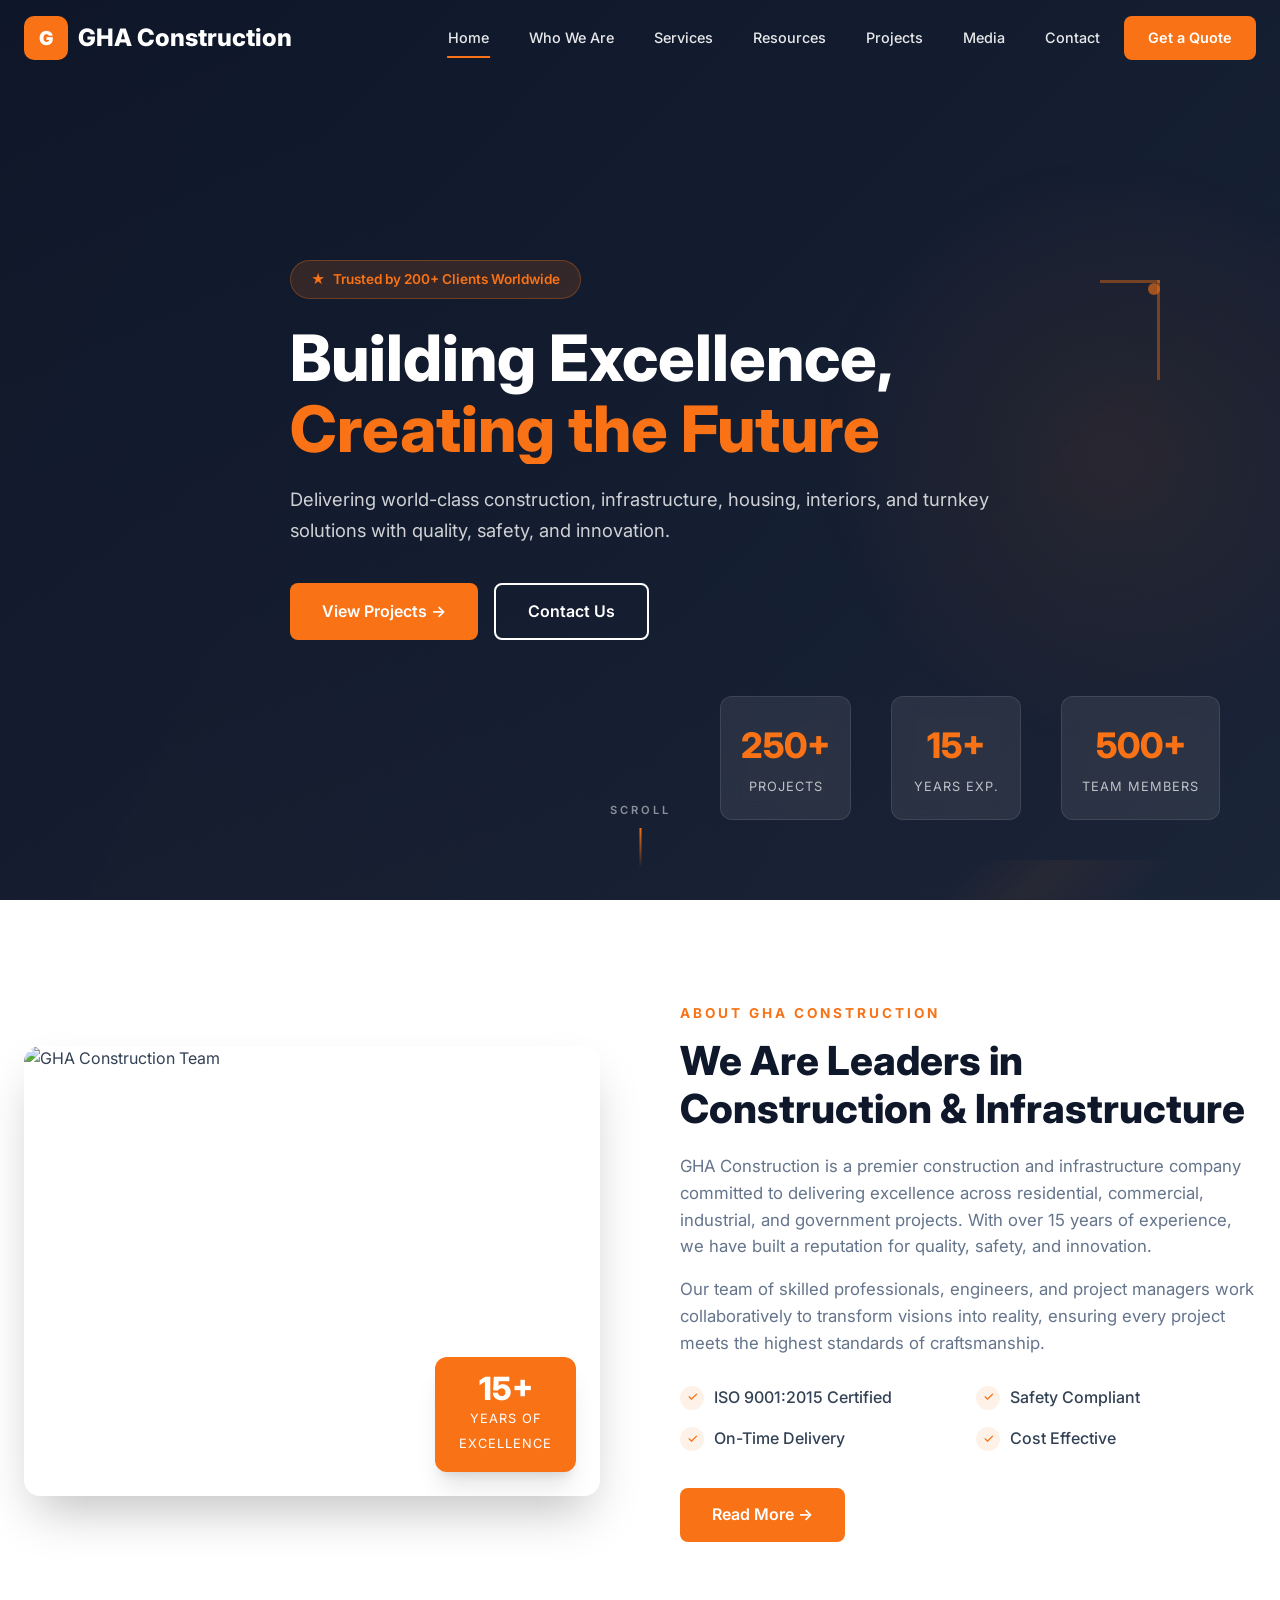
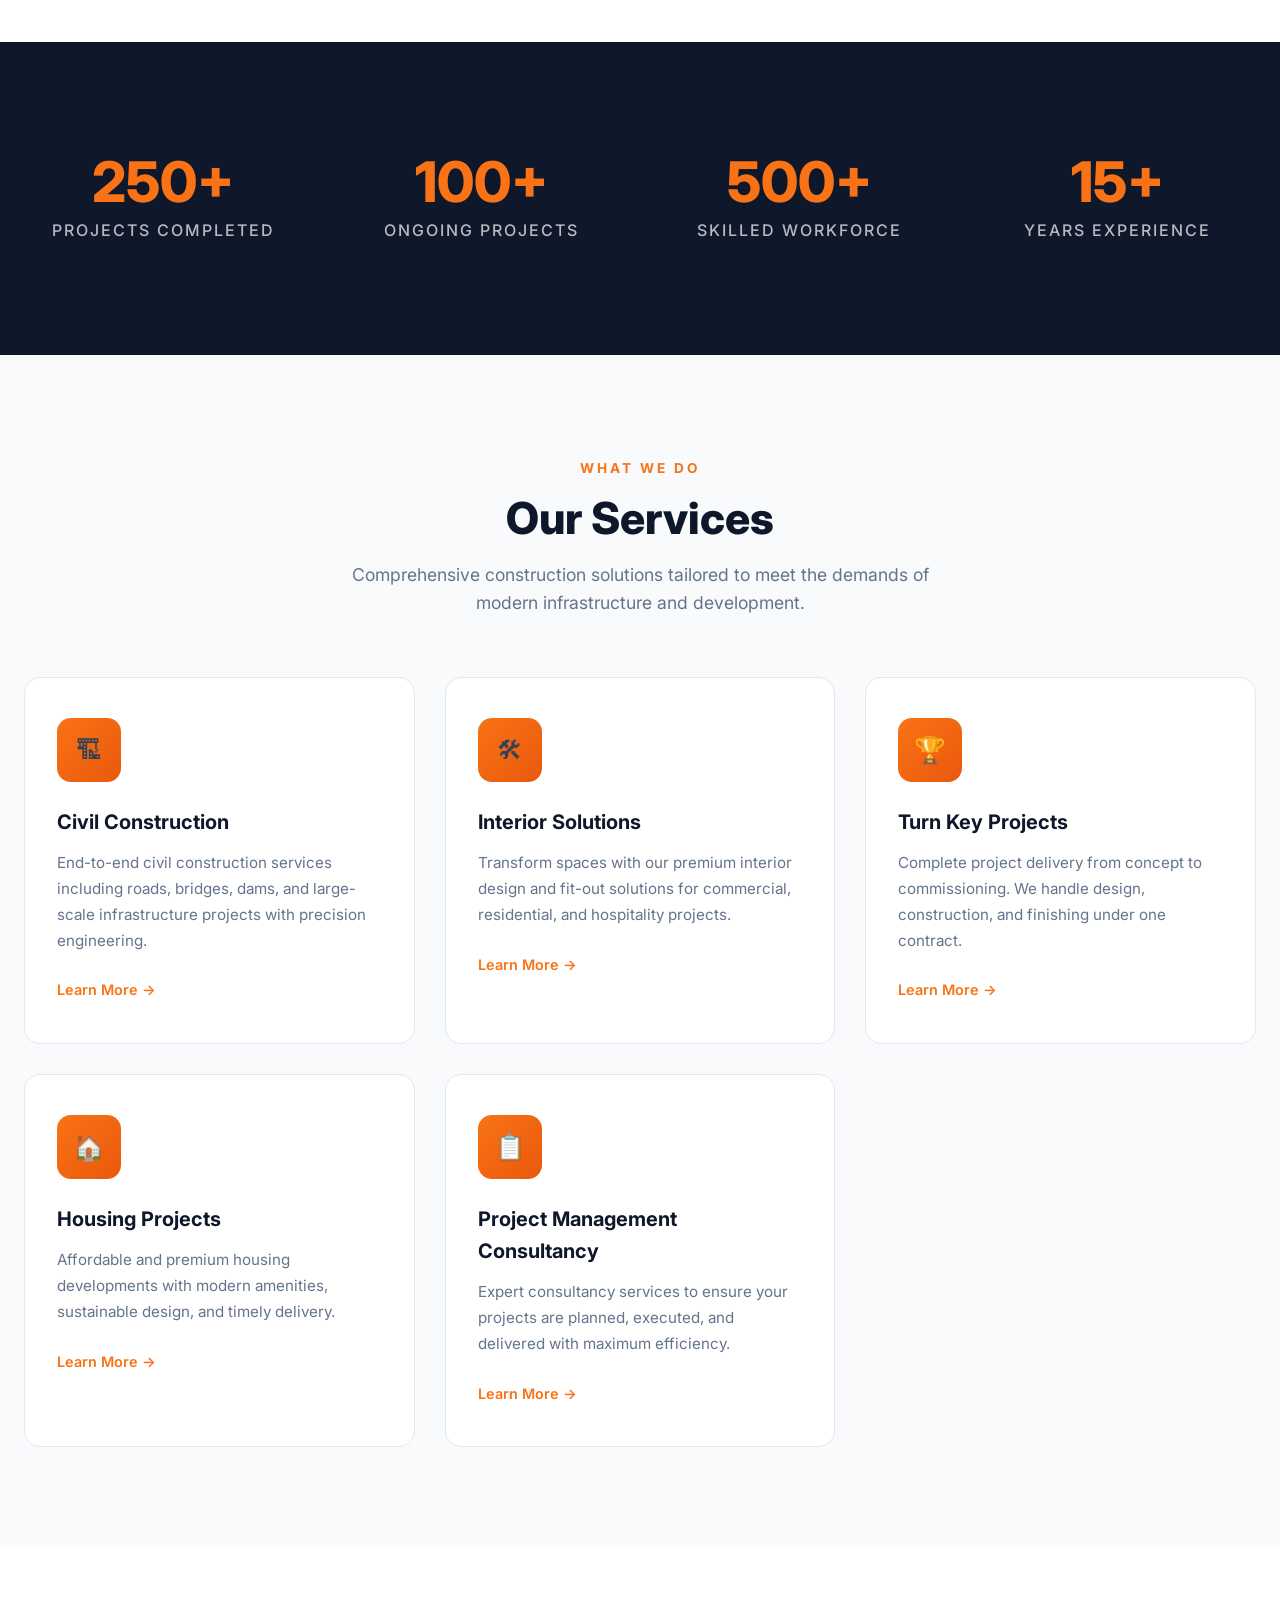
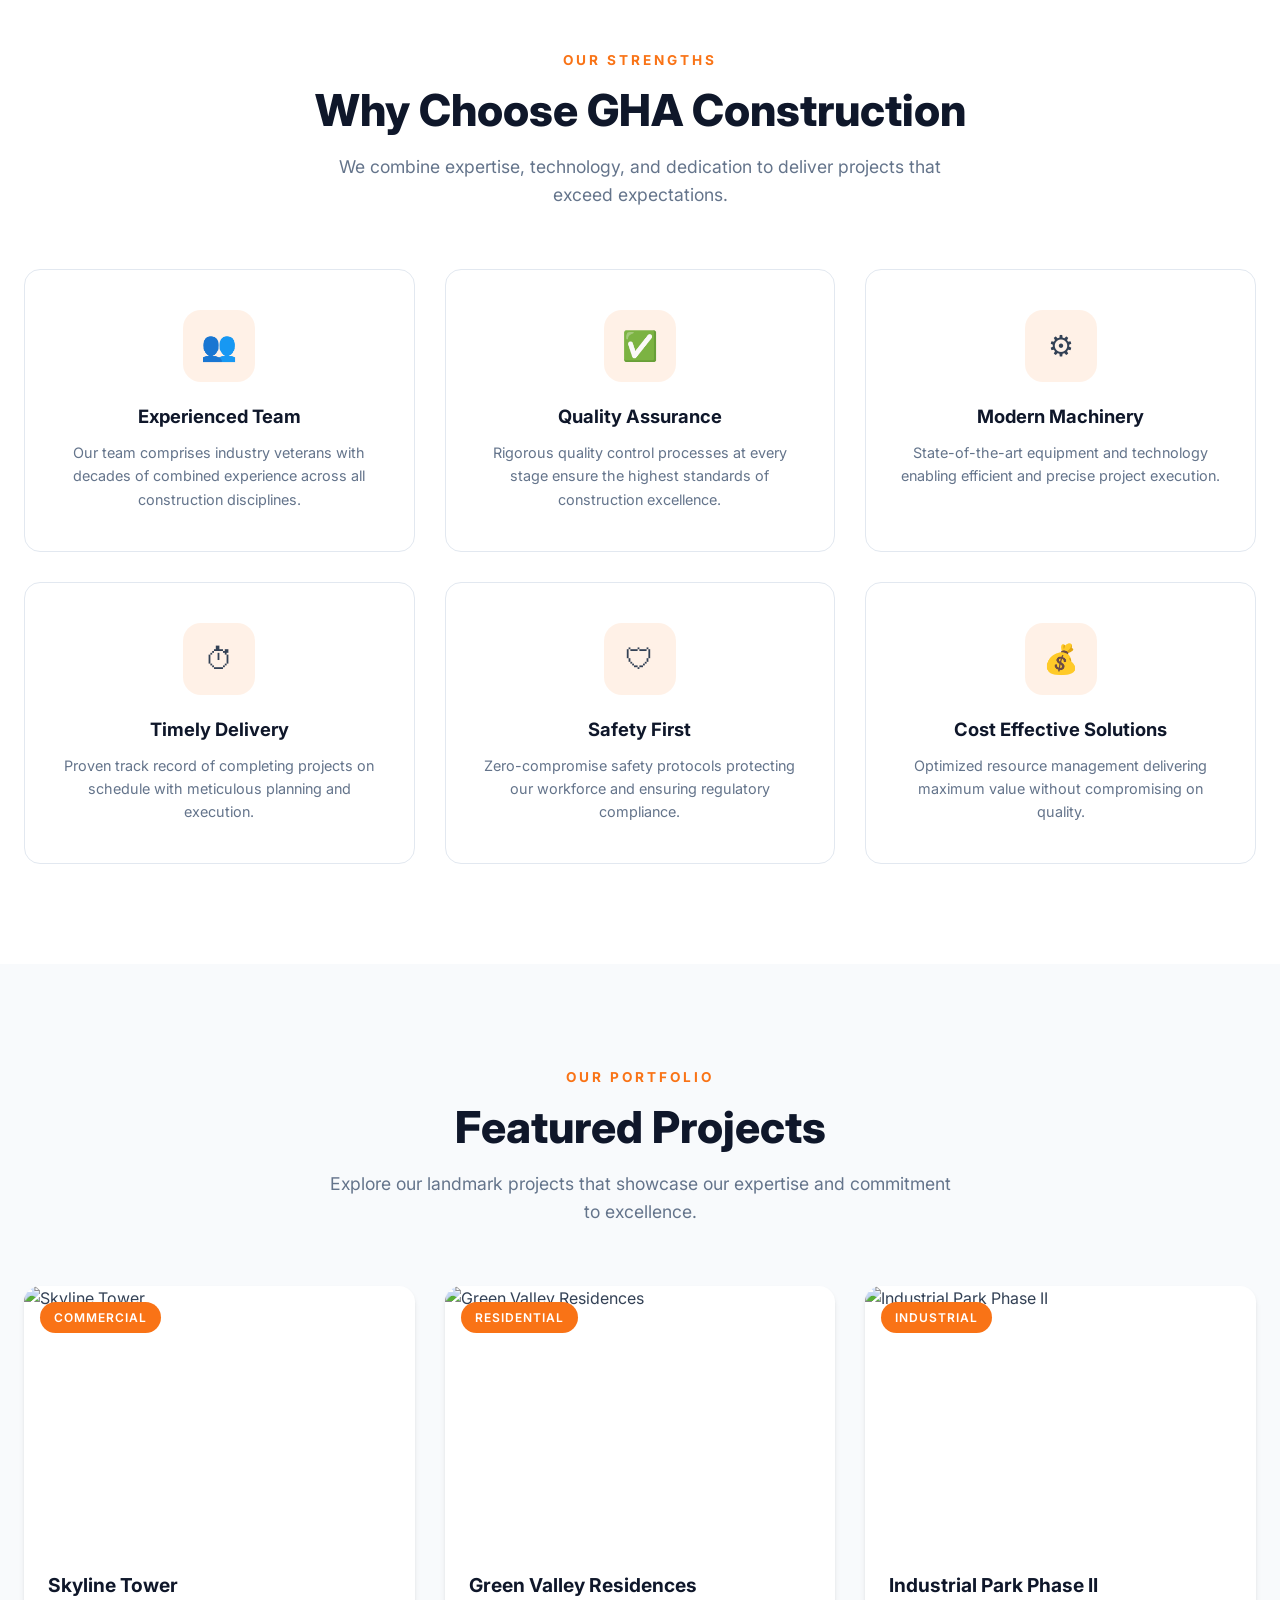
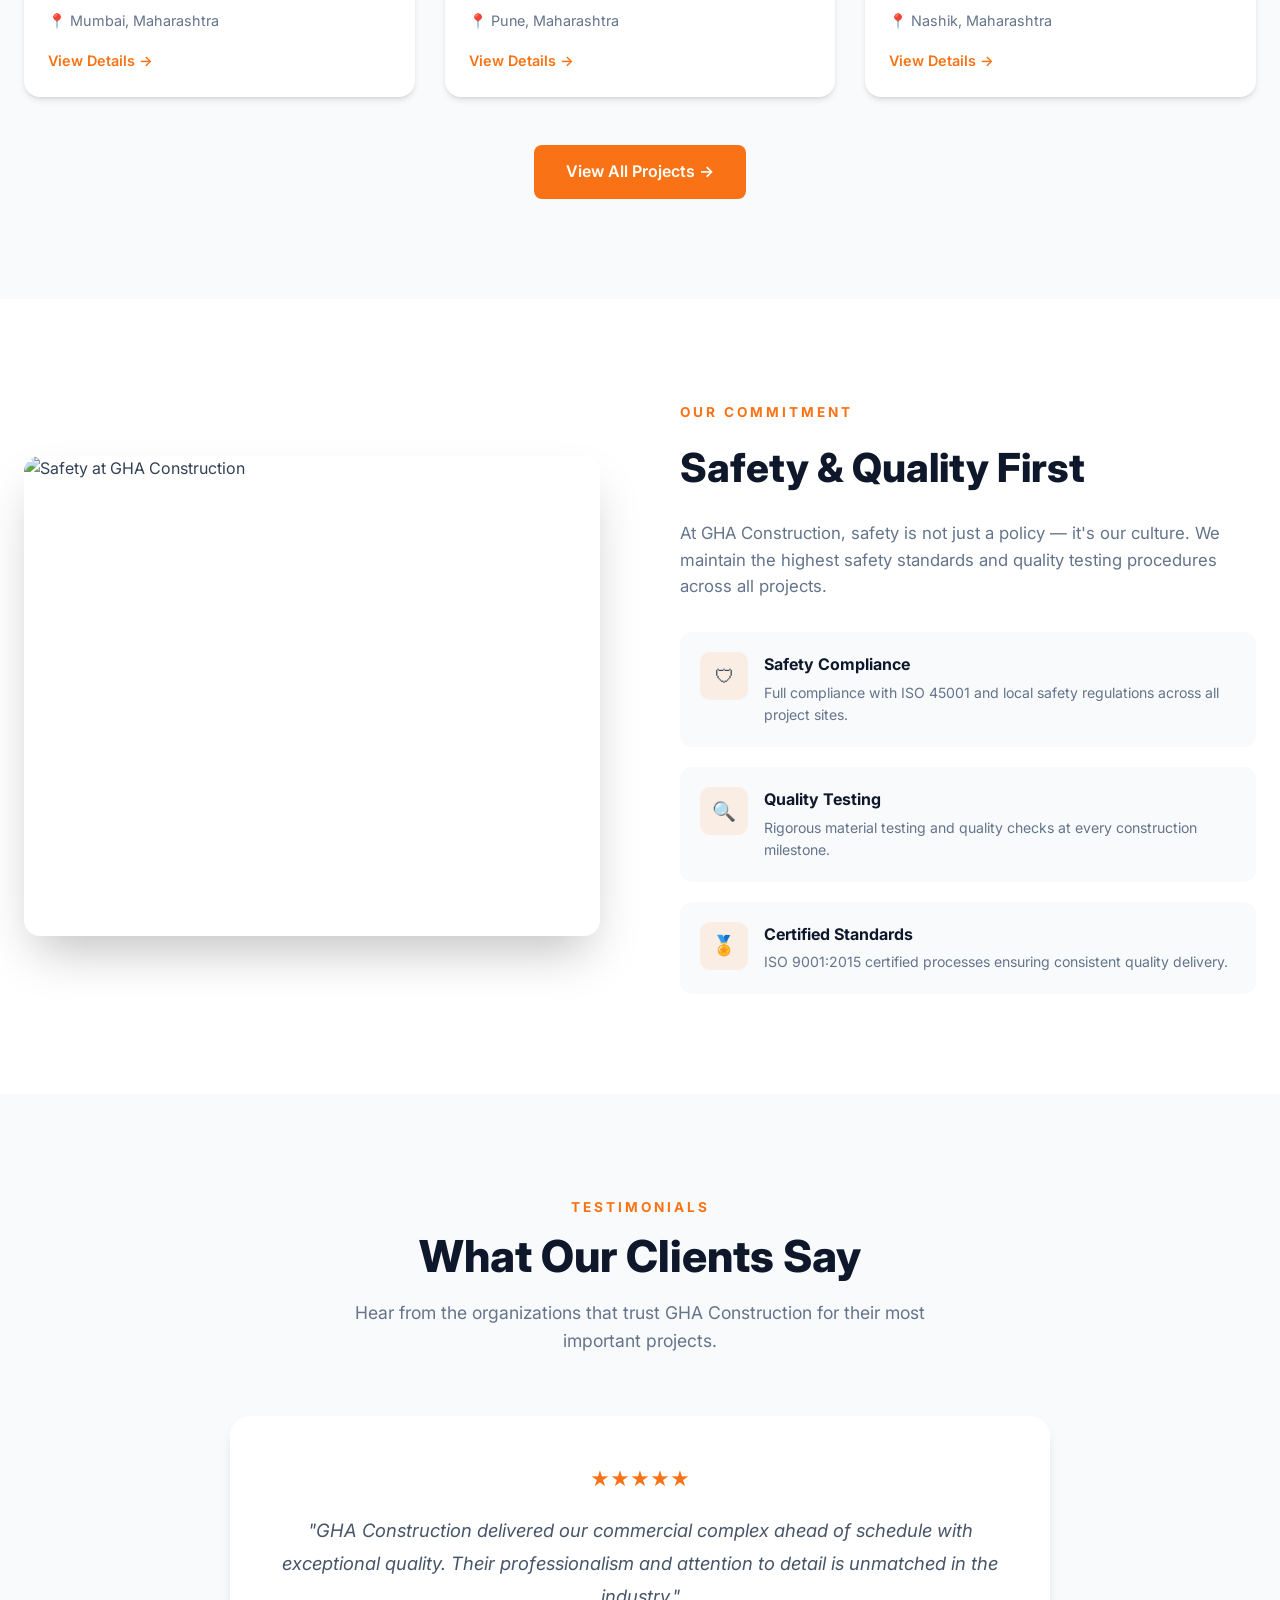
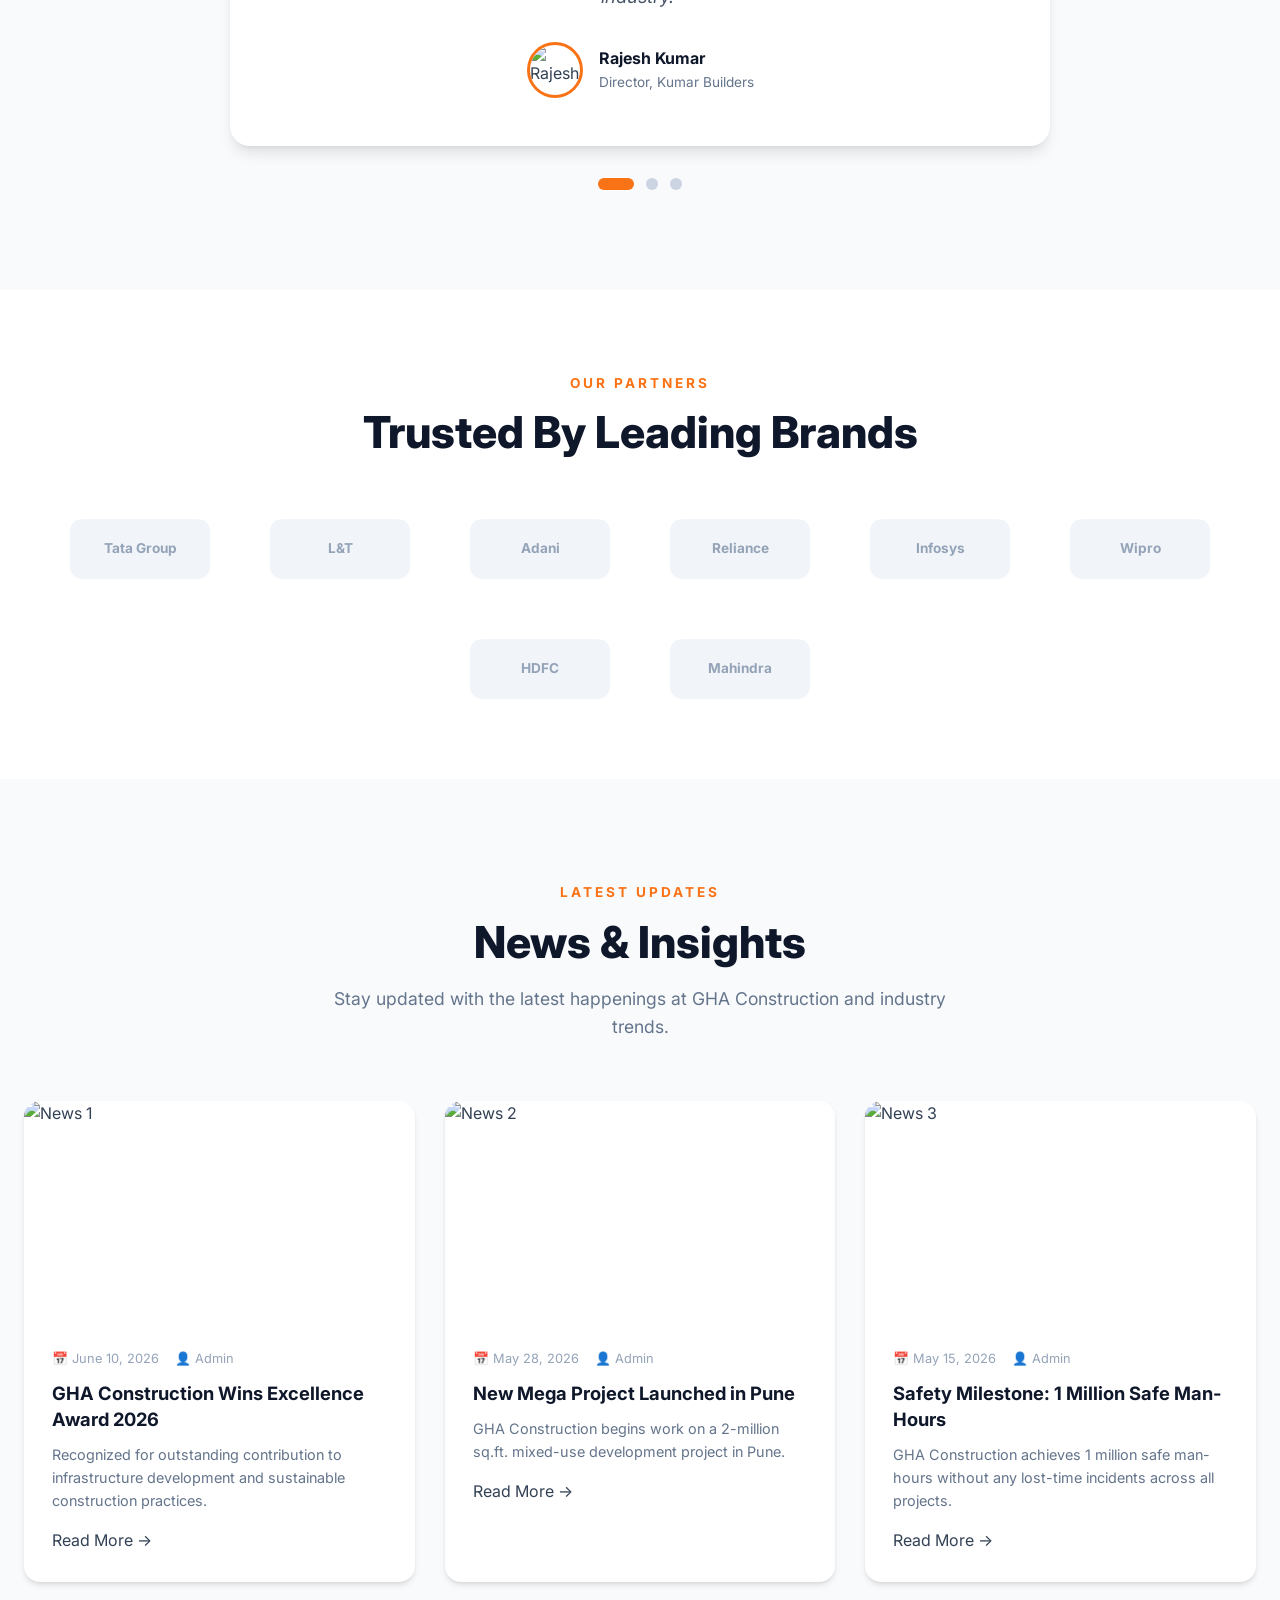
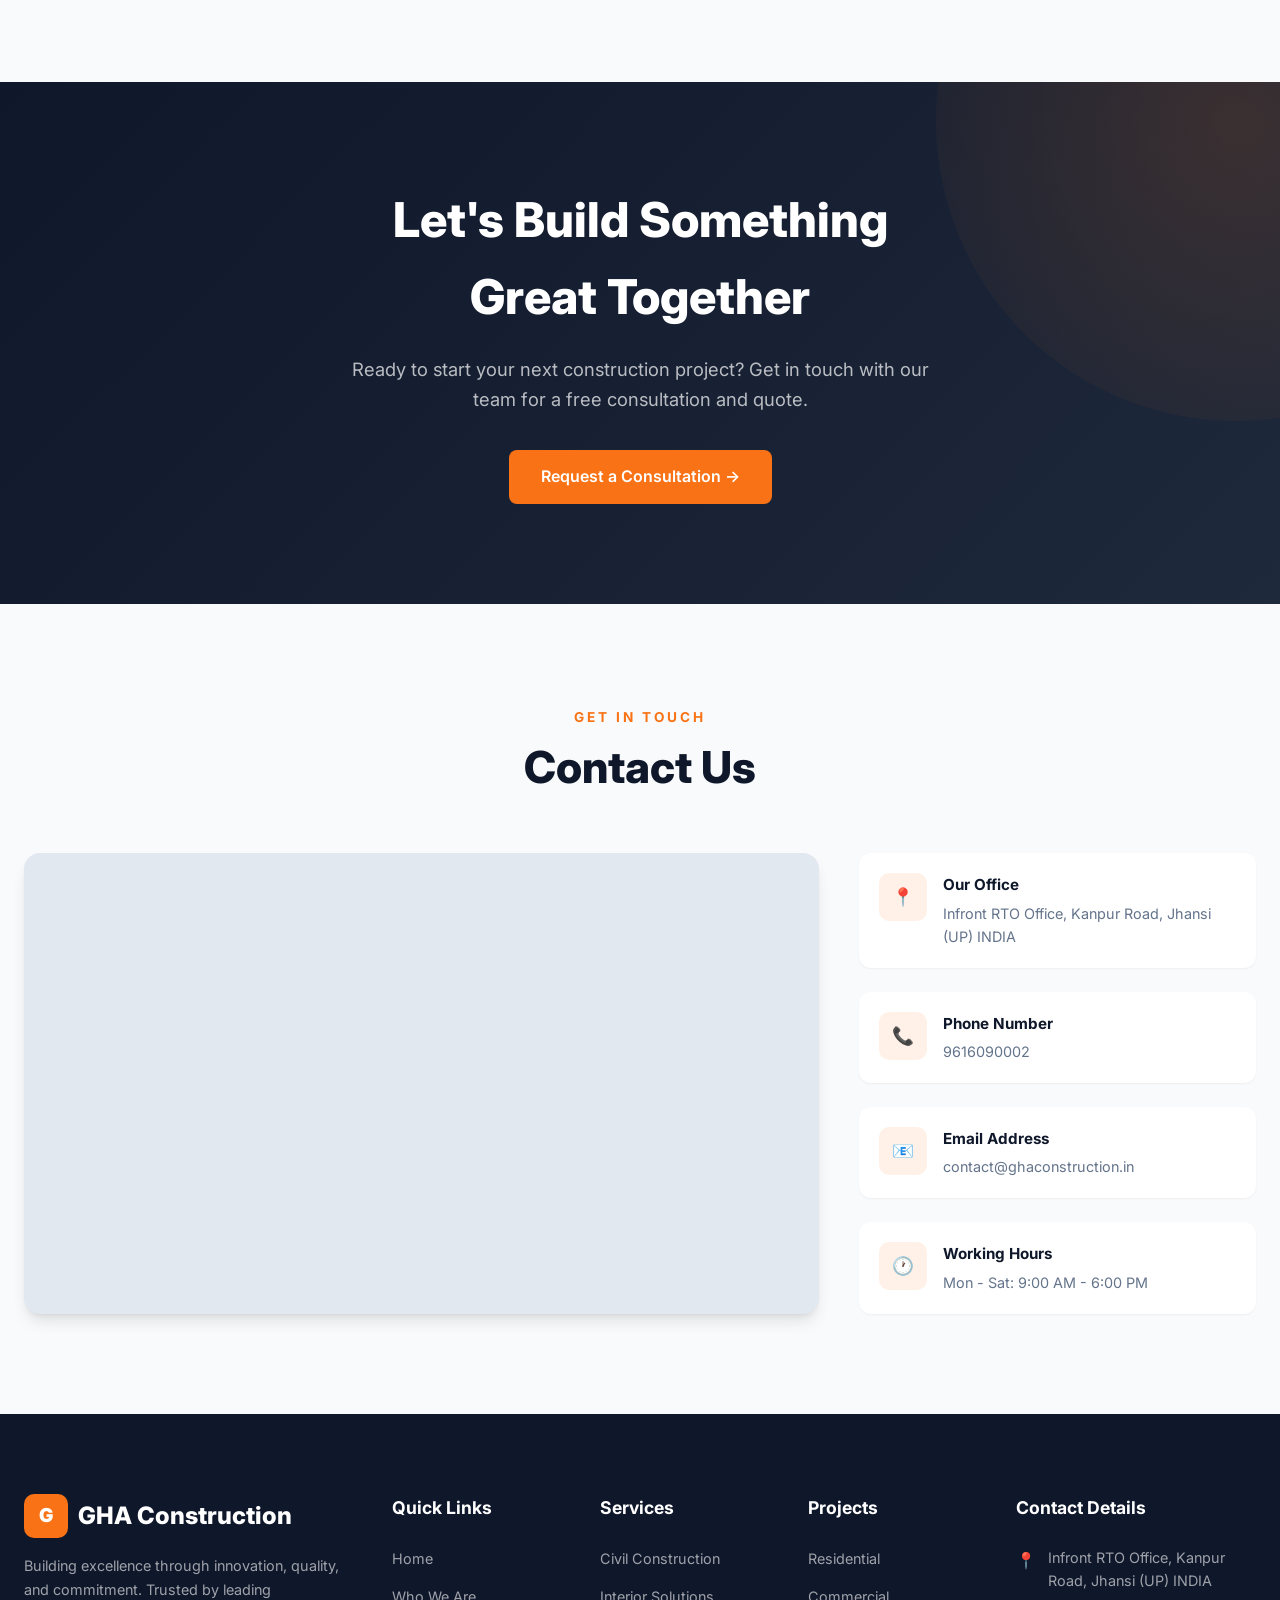
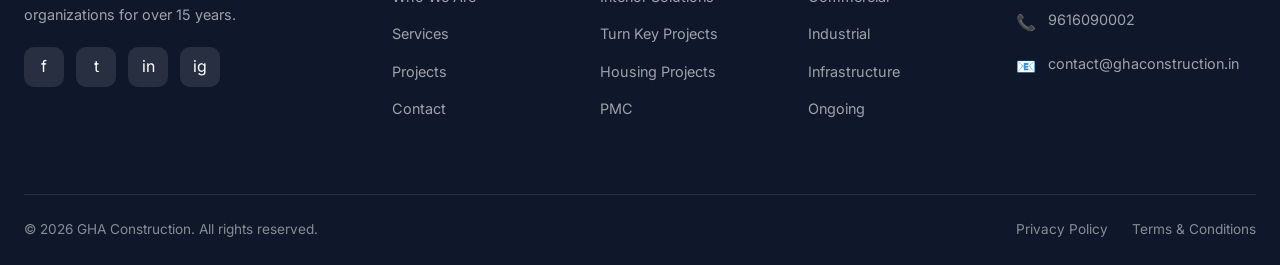
==== index.html @ 8c934325 "Add files via upload" ====
<!DOCTYPE html>
<html lang="en">
<head>
  <meta charset="UTF-8">
  <meta name="viewport" content="width=device-width, initial-scale=1.0">
  <title>GHA Construction | Building Excellence, Creating the Future</title>
  <meta name="description" content="GHA Construction delivers world-class construction, infrastructure, housing, interiors, and turnkey solutions with quality, safety, and innovation.">
  <link rel="preconnect" href="https://fonts.googleapis.com">
  <link rel="preconnect" href="https://fonts.gstatic.com" crossorigin>
  <link href="https://fonts.googleapis.com/css2?family=Inter:wght@400;500;600;700;800&display=swap" rel="stylesheet">
  <link rel="stylesheet" href="styles.css">
</head>
<body>

<!-- HEADER -->
<header class="header" id="header">
  <div class="container">
    <a href="index.html" class="logo">
      <div class="logo-icon">G</div>
      GHA Construction
    </a>
    <nav class="nav-menu" id="navMenu">
      <a href="index.html" class="nav-link active">Home</a>
      <a href="who-we-are.html" class="nav-link">Who We Are</a>
      <a href="services.html" class="nav-link">Services</a>
      <a href="resources.html" class="nav-link">Resources</a>
      <a href="projects.html" class="nav-link">Projects</a>
      <a href="media.html" class="nav-link">Media</a>
      <a href="contact.html" class="nav-link">Contact</a>
      <a href="contact.html" class="btn btn-primary">Get a Quote</a>
    </nav>
    <div class="mobile-toggle" id="mobileToggle">
      <span></span>
      <span></span>
      <span></span>
    </div>
  </div>
</header>

<!-- HERO SECTION -->
<section class="hero" id="hero" data-scroll-container>
  <div class="hero-bg-layer hero-bg-primary" id="heroParallax"></div>
  <div class="hero-bg-layer hero-bg-secondary" id="heroBgSecondary"></div>
  <div class="hero-overlay" id="heroOverlay"></div>
  <div class="hero-glow" id="heroGlow"></div>
  <div class="container">
    <div class="hero-content" id="heroContent">
      <div class="hero-badge" data-reveal="stagger" data-stagger-index="0">
        <span>&#9733;</span> Trusted by 200+ Clients Worldwide
      </div>
      <h1 data-reveal="stagger" data-stagger-index="1">Building Excellence,<br><span>Creating the Future</span></h1>
      <p data-reveal="stagger" data-stagger-index="2">Delivering world-class construction, infrastructure, housing, interiors, and turnkey solutions with quality, safety, and innovation.</p>
      <div class="hero-buttons" data-reveal="stagger" data-stagger-index="3">
        <a href="projects.html" class="btn btn-primary">View Projects &#8594;</a>
        <a href="contact.html" class="btn btn-outline">Contact Us</a>
      </div>
    </div>
    <div class="hero-building" id="heroBuilding">
      <div class="building-body">
        <div class="building-crown"></div>
        <div class="building-antennas"></div>
        <div class="building-floor building-floor-1"></div>
        <div class="building-floor building-floor-2"></div>
        <div class="building-floor building-floor-3"></div>
        <div class="building-floor building-floor-4"></div>
        <div class="building-floor building-floor-5"></div>
        <div class="building-floor building-floor-6"></div>
        <div class="building-floor building-floor-7"></div>
        <div class="building-floor building-floor-8"></div>
        <div class="building-floor building-floor-9"></div>
        <div class="building-floor building-floor-10"></div>
        <div class="building-floor building-floor-11"></div>
        <div class="building-floor building-floor-12"></div>
        <div class="building-floor building-floor-13"></div>
        <div class="building-floor building-floor-14"></div>
        <div class="building-floor building-floor-15"></div>
      </div>
      <div class="building-crane" id="buildingCrane"></div>
      <div class="building-shadow"></div>
    </div>
    <div class="hero-stats" id="heroStats">
      <div class="hero-stat" data-reveal="stat" data-stat-delay="0">
        <span class="hero-stat-number" data-target="250">0</span>
        <span class="hero-stat-label">Projects</span>
      </div>
      <div class="hero-stat" data-reveal="stat" data-stat-delay="150">
        <span class="hero-stat-number" data-target="15">0</span>
        <span class="hero-stat-label">Years Exp.</span>
      </div>
      <div class="hero-stat" data-reveal="stat" data-stat-delay="300">
        <span class="hero-stat-number" data-target="500">0</span>
        <span class="hero-stat-label">Team Members</span>
      </div>
    </div>
  </div>
  <div class="scroll-indicator" id="scrollIndicator">
    <span class="scroll-indicator-text">Scroll</span>
    <div class="scroll-indicator-line"></div>
  </div>
  <div class="hero-progress" id="heroProgress"></div>
</section>

<!-- COMPANY OVERVIEW -->
<section class="section overview">
  <div class="container">
    <div class="overview-grid">
      <div class="overview-image animate-on-scroll">
        <img src="https://images.unsplash.com/photo-1541888946425-d81bb19240f5?w=800&q=80" alt="GHA Construction Team">
        <div class="overview-image-badge">
          <span class="number">15+</span>
          <span class="label">Years of<br>Excellence</span>
        </div>
      </div>
      <div class="overview-content animate-on-scroll">
        <span class="section-label">About GHA Construction</span>
        <h2>We Are Leaders in Construction &amp; Infrastructure</h2>
        <p>GHA Construction is a premier construction and infrastructure company committed to delivering excellence across residential, commercial, industrial, and government projects. With over 15 years of experience, we have built a reputation for quality, safety, and innovation.</p>
        <p>Our team of skilled professionals, engineers, and project managers work collaboratively to transform visions into reality, ensuring every project meets the highest standards of craftsmanship.</p>
        <div class="overview-features">
          <div class="overview-feature">
            <span class="check">&#10003;</span> ISO 9001:2015 Certified
          </div>
          <div class="overview-feature">
            <span class="check">&#10003;</span> Safety Compliant
          </div>
          <div class="overview-feature">
            <span class="check">&#10003;</span> On-Time Delivery
          </div>
          <div class="overview-feature">
            <span class="check">&#10003;</span> Cost Effective
          </div>
        </div>
        <a href="who-we-are.html" class="btn btn-primary">Read More &#8594;</a>
      </div>
    </div>
  </div>
</section>

<!-- STATISTICS -->
<section class="stats">
  <div class="container">
    <div class="stats-grid">
      <div class="stat-item animate-on-scroll">
        <div class="stat-number" data-target="250">0</div>
        <div class="stat-label">Projects Completed</div>
      </div>
      <div class="stat-item animate-on-scroll">
        <div class="stat-number" data-target="100">0</div>
        <div class="stat-label">Ongoing Projects</div>
      </div>
      <div class="stat-item animate-on-scroll">
        <div class="stat-number" data-target="500">0</div>
        <div class="stat-label">Skilled Workforce</div>
      </div>
      <div class="stat-item animate-on-scroll">
        <div class="stat-number" data-target="15">0</div>
        <div class="stat-label">Years Experience</div>
      </div>
    </div>
  </div>
</section>

<!-- SERVICES -->
<section class="section services">
  <div class="container">
    <div class="section-header">
      <span class="section-label">What We Do</span>
      <h2 class="section-title">Our Services</h2>
      <p class="section-subtitle">Comprehensive construction solutions tailored to meet the demands of modern infrastructure and development.</p>
    </div>
    <div class="services-grid">
      <div class="service-card animate-on-scroll">
        <div class="service-icon">&#127959;</div>
        <h3>Civil Construction</h3>
        <p>End-to-end civil construction services including roads, bridges, dams, and large-scale infrastructure projects with precision engineering.</p>
        <a href="services.html" class="btn-link">Learn More &#8594;</a>
      </div>
      <div class="service-card animate-on-scroll">
        <div class="service-icon">&#128736;</div>
        <h3>Interior Solutions</h3>
        <p>Transform spaces with our premium interior design and fit-out solutions for commercial, residential, and hospitality projects.</p>
        <a href="services.html" class="btn-link">Learn More &#8594;</a>
      </div>
      <div class="service-card animate-on-scroll">
        <div class="service-icon">&#127942;</div>
        <h3>Turn Key Projects</h3>
        <p>Complete project delivery from concept to commissioning. We handle design, construction, and finishing under one contract.</p>
        <a href="services.html" class="btn-link">Learn More &#8594;</a>
      </div>
      <div class="service-card animate-on-scroll">
        <div class="service-icon">&#127968;</div>
        <h3>Housing Projects</h3>
        <p>Affordable and premium housing developments with modern amenities, sustainable design, and timely delivery.</p>
        <a href="services.html" class="btn-link">Learn More &#8594;</a>
      </div>
      <div class="service-card animate-on-scroll">
        <div class="service-icon">&#128203;</div>
        <h3>Project Management Consultancy</h3>
        <p>Expert consultancy services to ensure your projects are planned, executed, and delivered with maximum efficiency.</p>
        <a href="services.html" class="btn-link">Learn More &#8594;</a>
      </div>
    </div>
  </div>
</section>

<!-- WHY CHOOSE US -->
<section class="section why-us">
  <div class="container">
    <div class="section-header">
      <span class="section-label">Our Strengths</span>
      <h2 class="section-title">Why Choose GHA Construction</h2>
      <p class="section-subtitle">We combine expertise, technology, and dedication to deliver projects that exceed expectations.</p>
    </div>
    <div class="why-us-grid">
      <div class="why-card animate-on-scroll">
        <div class="why-icon">&#128101;</div>
        <h3>Experienced Team</h3>
        <p>Our team comprises industry veterans with decades of combined experience across all construction disciplines.</p>
      </div>
      <div class="why-card animate-on-scroll">
        <div class="why-icon">&#9989;</div>
        <h3>Quality Assurance</h3>
        <p>Rigorous quality control processes at every stage ensure the highest standards of construction excellence.</p>
      </div>
      <div class="why-card animate-on-scroll">
        <div class="why-icon">&#9881;</div>
        <h3>Modern Machinery</h3>
        <p>State-of-the-art equipment and technology enabling efficient and precise project execution.</p>
      </div>
      <div class="why-card animate-on-scroll">
        <div class="why-icon">&#9201;</div>
        <h3>Timely Delivery</h3>
        <p>Proven track record of completing projects on schedule with meticulous planning and execution.</p>
      </div>
      <div class="why-card animate-on-scroll">
        <div class="why-icon">&#128737;</div>
        <h3>Safety First</h3>
        <p>Zero-compromise safety protocols protecting our workforce and ensuring regulatory compliance.</p>
      </div>
      <div class="why-card animate-on-scroll">
        <div class="why-icon">&#128176;</div>
        <h3>Cost Effective Solutions</h3>
        <p>Optimized resource management delivering maximum value without compromising on quality.</p>
      </div>
    </div>
  </div>
</section>

<!-- FEATURED PROJECTS -->
<section class="section featured-projects">
  <div class="container">
    <div class="section-header">
      <span class="section-label">Our Portfolio</span>
      <h2 class="section-title">Featured Projects</h2>
      <p class="section-subtitle">Explore our landmark projects that showcase our expertise and commitment to excellence.</p>
    </div>
    <div class="projects-grid">
      <div class="project-card animate-on-scroll">
        <div class="project-image">
          <img src="https://images.unsplash.com/photo-1486406146926-c627a92ad1ab?w=600&q=80" alt="Skyline Tower">
          <span class="project-category">Commercial</span>
        </div>
        <div class="project-info">
          <h3>Skyline Tower</h3>
          <span class="location">&#128205; Mumbai, Maharashtra</span>
          <a href="projects.html" class="btn-link">View Details &#8594;</a>
        </div>
      </div>
      <div class="project-card animate-on-scroll">
        <div class="project-image">
          <img src="https://images.unsplash.com/photo-1545324418-cc1a3fa10c00?w=600&q=80" alt="Green Valley Residences">
          <span class="project-category">Residential</span>
        </div>
        <div class="project-info">
          <h3>Green Valley Residences</h3>
          <span class="location">&#128205; Pune, Maharashtra</span>
          <a href="projects.html" class="btn-link">View Details &#8594;</a>
        </div>
      </div>
      <div class="project-card animate-on-scroll">
        <div class="project-image">
          <img src="https://images.unsplash.com/photo-1581094794329-c8112a89af12?w=600&q=80" alt="Industrial Park Phase II">
          <span class="project-category">Industrial</span>
        </div>
        <div class="project-info">
          <h3>Industrial Park Phase II</h3>
          <span class="location">&#128205; Nashik, Maharashtra</span>
          <a href="projects.html" class="btn-link">View Details &#8594;</a>
        </div>
      </div>
    </div>
    <div style="text-align:center; margin-top:48px;">
      <a href="projects.html" class="btn btn-primary">View All Projects &#8594;</a>
    </div>
  </div>
</section>

<!-- SAFETY & QUALITY -->
<section class="section safety">
  <div class="container">
    <div class="safety-grid">
      <div class="safety-image animate-on-scroll">
        <img src="https://images.unsplash.com/photo-1504307651254-35680f356dfd?w=800&q=80" alt="Safety at GHA Construction">
      </div>
      <div class="safety-content animate-on-scroll">
        <span class="section-label">Our Commitment</span>
        <h2>Safety &amp; Quality First</h2>
        <p>At GHA Construction, safety is not just a policy &mdash; it's our culture. We maintain the highest safety standards and quality testing procedures across all projects.</p>
        <div class="safety-list">
          <div class="safety-item">
            <div class="safety-item-icon">&#128737;</div>
            <div>
              <h4>Safety Compliance</h4>
              <p>Full compliance with ISO 45001 and local safety regulations across all project sites.</p>
            </div>
          </div>
          <div class="safety-item">
            <div class="safety-item-icon">&#128269;</div>
            <div>
              <h4>Quality Testing</h4>
              <p>Rigorous material testing and quality checks at every construction milestone.</p>
            </div>
          </div>
          <div class="safety-item">
            <div class="safety-item-icon">&#127941;</div>
            <div>
              <h4>Certified Standards</h4>
              <p>ISO 9001:2015 certified processes ensuring consistent quality delivery.</p>
            </div>
          </div>
        </div>
      </div>
    </div>
  </div>
</section>

<!-- TESTIMONIALS -->
<section class="section testimonials">
  <div class="container">
    <div class="section-header">
      <span class="section-label">Testimonials</span>
      <h2 class="section-title">What Our Clients Say</h2>
      <p class="section-subtitle">Hear from the organizations that trust GHA Construction for their most important projects.</p>
    </div>
    <div class="testimonial-slider">
      <div class="testimonial-track" id="testimonialTrack">
        <div class="testimonial-slide">
          <div class="testimonial-card">
            <div class="stars">&#9733;&#9733;&#9733;&#9733;&#9733;</div>
            <blockquote>"GHA Construction delivered our commercial complex ahead of schedule with exceptional quality. Their professionalism and attention to detail is unmatched in the industry."</blockquote>
            <div class="testimonial-author">
              <img src="https://images.unsplash.com/photo-1507003211169-0a1dd7228f2d?w=100&q=80" alt="Rajesh Kumar" class="testimonial-avatar">
              <div class="testimonial-author-info">
                <h4>Rajesh Kumar</h4>
                <p>Director, Kumar Builders</p>
              </div>
            </div>
          </div>
        </div>
        <div class="testimonial-slide">
          <div class="testimonial-card">
            <div class="stars">&#9733;&#9733;&#9733;&#9733;&#9733;</div>
            <blockquote>"We've partnered with GHA on multiple infrastructure projects. Their commitment to safety and quality standards is exemplary. Highly recommended for large-scale projects."</blockquote>
            <div class="testimonial-author">
              <img src="https://images.unsplash.com/photo-1494790108377-be9c29b29330?w=100&q=80" alt="Priya Sharma" class="testimonial-avatar">
              <div class="testimonial-author-info">
                <h4>Priya Sharma</h4>
                <p>Project Head, InfraCorp Ltd.</p>
              </div>
            </div>
          </div>
        </div>
        <div class="testimonial-slide">
          <div class="testimonial-card">
            <div class="stars">&#9733;&#9733;&#9733;&#9733;&#9733;</div>
            <blockquote>"The turnkey solution provided by GHA for our office complex was seamless. From design to handover, they managed everything with precision and transparency."</blockquote>
            <div class="testimonial-author">
              <img src="https://images.unsplash.com/photo-1472099645785-5658abf4ff4e?w=100&q=80" alt="Amit Patel" class="testimonial-avatar">
              <div class="testimonial-author-info">
                <h4>Amit Patel</h4>
                <p>CEO, TechVista Solutions</p>
              </div>
            </div>
          </div>
        </div>
      </div>
      <div class="testimonial-controls" id="testimonialControls">
        <button class="testimonial-dot active" data-index="0"></button>
        <button class="testimonial-dot" data-index="1"></button>
        <button class="testimonial-dot" data-index="2"></button>
      </div>
    </div>
  </div>
</section>

<!-- CLIENTS -->
<section class="clients">
  <div class="container">
    <div class="section-header">
      <span class="section-label">Our Partners</span>
      <h2 class="section-title">Trusted By Leading Brands</h2>
    </div>
    <div class="clients-logos">
      <div class="client-logo">Tata Group</div>
      <div class="client-logo">L&T</div>
      <div class="client-logo">Adani</div>
      <div class="client-logo">Reliance</div>
      <div class="client-logo">Infosys</div>
      <div class="client-logo">Wipro</div>
      <div class="client-logo">HDFC</div>
      <div class="client-logo">Mahindra</div>
    </div>
  </div>
</section>

<!-- LATEST NEWS -->
<section class="section news">
  <div class="container">
    <div class="section-header">
      <span class="section-label">Latest Updates</span>
      <h2 class="section-title">News &amp; Insights</h2>
      <p class="section-subtitle">Stay updated with the latest happenings at GHA Construction and industry trends.</p>
    </div>
    <div class="news-grid">
      <div class="news-card animate-on-scroll">
        <div class="news-image">
          <img src="https://images.unsplash.com/photo-1504307651254-35680f356dfd?w=600&q=80" alt="News 1">
        </div>
        <div class="news-content">
          <div class="news-meta">
            <span>&#128197; June 10, 2026</span>
            <span>&#128100; Admin</span>
          </div>
          <h3>GHA Construction Wins Excellence Award 2026</h3>
          <p>Recognized for outstanding contribution to infrastructure development and sustainable construction practices.</p>
          <a href="media.html" class="btn-link">Read More &#8594;</a>
        </div>
      </div>
      <div class="news-card animate-on-scroll">
        <div class="news-image">
          <img src="https://images.unsplash.com/photo-1486406146926-c627a92ad1ab?w=600&q=80" alt="News 2">
        </div>
        <div class="news-content">
          <div class="news-meta">
            <span>&#128197; May 28, 2026</span>
            <span>&#128100; Admin</span>
          </div>
          <h3>New Mega Project Launched in Pune</h3>
          <p>GHA Construction begins work on a 2-million sq.ft. mixed-use development project in Pune.</p>
          <a href="media.html" class="btn-link">Read More &#8594;</a>
        </div>
      </div>
      <div class="news-card animate-on-scroll">
        <div class="news-image">
          <img src="https://images.unsplash.com/photo-1581094794329-c8112a89af12?w=600&q=80" alt="News 3">
        </div>
        <div class="news-content">
          <div class="news-meta">
            <span>&#128197; May 15, 2026</span>
            <span>&#128100; Admin</span>
          </div>
          <h3>Safety Milestone: 1 Million Safe Man-Hours</h3>
          <p>GHA Construction achieves 1 million safe man-hours without any lost-time incidents across all projects.</p>
          <a href="media.html" class="btn-link">Read More &#8594;</a>
        </div>
      </div>
    </div>
  </div>
</section>

<!-- CTA SECTION -->
<section class="cta-section">
  <div class="container">
    <h2>Let's Build Something<br>Great Together</h2>
    <p>Ready to start your next construction project? Get in touch with our team for a free consultation and quote.</p>
    <a href="contact.html" class="btn btn-primary">Request a Consultation &#8594;</a>
  </div>
</section>

<!-- CONTACT PREVIEW -->
<section class="section contact-preview">
  <div class="container">
    <div class="section-header">
      <span class="section-label">Get In Touch</span>
      <h2 class="section-title">Contact Us</h2>
    </div>
    <div class="contact-preview-grid">
      <div class="contact-map">
        <iframe src="https://www.google.com/maps/embed?pb=!1m18!1m12!1m3!1d3602.8!2d79.9!3d25.4!2m3!1f0!2f0!3f0!3m2!1i1024!2i768!4f13.1!3m3!1m2!1s0x0%3A0x0!2sJhansi%2C+UP!5e0!3m2!1sen!2sin" allowfullscreen="" loading="lazy"></iframe>
      </div>
      <div class="contact-info-list">
        <div class="contact-info-item">
          <div class="contact-info-icon">&#128205;</div>
          <div>
            <h4>Our Office</h4>
            <p>Infront RTO Office, Kanpur Road, Jhansi (UP) INDIA</p>
          </div>
        </div>
        <div class="contact-info-item">
          <div class="contact-info-icon">&#128222;</div>
          <div>
            <h4>Phone Number</h4>
            <p>9616090002</p>
          </div>
        </div>
        <div class="contact-info-item">
          <div class="contact-info-icon">&#128231;</div>
          <div>
            <h4>Email Address</h4>
            <p>contact@ghaconstruction.in</p>
          </div>
        </div>
        <div class="contact-info-item">
          <div class="contact-info-icon">&#128336;</div>
          <div>
            <h4>Working Hours</h4>
            <p>Mon - Sat: 9:00 AM - 6:00 PM</p>
          </div>
        </div>
      </div>
    </div>
  </div>
</section>

<!-- FOOTER -->
<footer class="footer">
  <div class="container">
    <div class="footer-grid">
      <div class="footer-about">
        <a href="index.html" class="logo">
          <div class="logo-icon">G</div>
          GHA Construction
        </a>
        <p>Building excellence through innovation, quality, and commitment. Trusted by leading organizations for over 15 years.</p>
        <div class="footer-social">
          <a href="#" aria-label="Facebook">f</a>
          <a href="#" aria-label="Twitter">t</a>
          <a href="#" aria-label="LinkedIn">in</a>
          <a href="#" aria-label="Instagram">ig</a>
        </div>
      </div>
      <div>
        <h4>Quick Links</h4>
        <ul class="footer-links">
          <li><a href="index.html">Home</a></li>
          <li><a href="who-we-are.html">Who We Are</a></li>
          <li><a href="services.html">Services</a></li>
          <li><a href="projects.html">Projects</a></li>
          <li><a href="contact.html">Contact</a></li>
        </ul>
      </div>
      <div>
        <h4>Services</h4>
        <ul class="footer-links">
          <li><a href="services.html">Civil Construction</a></li>
          <li><a href="services.html">Interior Solutions</a></li>
          <li><a href="services.html">Turn Key Projects</a></li>
          <li><a href="services.html">Housing Projects</a></li>
          <li><a href="services.html">PMC</a></li>
        </ul>
      </div>
      <div>
        <h4>Projects</h4>
        <ul class="footer-links">
          <li><a href="projects.html">Residential</a></li>
          <li><a href="projects.html">Commercial</a></li>
          <li><a href="projects.html">Industrial</a></li>
          <li><a href="projects.html">Infrastructure</a></li>
          <li><a href="projects.html">Ongoing</a></li>
        </ul>
      </div>
      <div>
        <h4>Contact Details</h4>
        <div class="footer-contact-item">
          <span>&#128205;</span>
          <p>Infront RTO Office, Kanpur Road, Jhansi (UP) INDIA</p>
        </div>
        <div class="footer-contact-item">
          <span>&#128222;</span>
          <p>9616090002</p>
        </div>
        <div class="footer-contact-item">
          <span>&#128231;</span>
          <p>contact@ghaconstruction.in</p>
        </div>
      </div>
    </div>
    <div class="footer-bottom">
      <p>&copy; 2026 GHA Construction. All rights reserved.</p>
      <div class="footer-bottom-links">
        <a href="#">Privacy Policy</a>
        <a href="#">Terms &amp; Conditions</a>
      </div>
    </div>
  </div>
</footer>

<script src="script.js"></script>
</body>
</html>
---- styles.css ----
/* ============================================
   GHA CONSTRUCTION - Premium Corporate Website
   ============================================ */

/* === RESET & BASE === */
*, *::before, *::after {
  margin: 0;
  padding: 0;
  box-sizing: border-box;
}

:root {
  --navy: #0F172A;
  --navy-light: #1E293B;
  --orange: #F97316;
  --orange-dark: #EA580C;
  --orange-light: #FED7AA;
  --white: #FFFFFF;
  --gray-50: #F8FAFC;
  --gray-100: #F1F5F9;
  --gray-200: #E2E8F0;
  --gray-300: #CBD5E1;
  --gray-400: #94A3B8;
  --gray-500: #64748B;
  --gray-600: #475569;
  --gray-700: #334155;
  --gray-800: #1E293B;
  --gray-900: #0F172A;
  --shadow-sm: 0 1px 2px rgba(0,0,0,0.05);
  --shadow: 0 4px 6px -1px rgba(0,0,0,0.1), 0 2px 4px -2px rgba(0,0,0,0.1);
  --shadow-md: 0 10px 15px -3px rgba(0,0,0,0.1), 0 4px 6px -4px rgba(0,0,0,0.1);
  --shadow-lg: 0 20px 25px -5px rgba(0,0,0,0.1), 0 8px 10px -6px rgba(0,0,0,0.1);
  --shadow-xl: 0 25px 50px -12px rgba(0,0,0,0.25);
  --transition: all 0.3s ease;
  --transition-slow: all 0.5s ease;
}

html {
  scroll-behavior: smooth;
  font-size: 16px;
}

body {
  font-family: 'Inter', -apple-system, BlinkMacSystemFont, 'Segoe UI', Roboto, sans-serif;
  line-height: 1.6;
  color: var(--gray-700);
  background: var(--white);
  overflow-x: hidden;
}

a {
  text-decoration: none;
  color: inherit;
  transition: var(--transition);
}

ul { list-style: none; }

img {
  max-width: 100%;
  height: auto;
  display: block;
}

.container {
  max-width: 1280px;
  margin: 0 auto;
  padding: 0 24px;
}

.section {
  padding: 100px 0;
}

.section-header {
  text-align: center;
  margin-bottom: 60px;
}

.section-label {
  display: inline-block;
  font-size: 0.85rem;
  font-weight: 700;
  color: var(--orange);
  text-transform: uppercase;
  letter-spacing: 3px;
  margin-bottom: 12px;
}

.section-title {
  font-size: 2.75rem;
  font-weight: 800;
  color: var(--navy);
  line-height: 1.2;
  margin-bottom: 16px;
}

.section-subtitle {
  font-size: 1.1rem;
  color: var(--gray-500);
  max-width: 640px;
  margin: 0 auto;
}

.btn {
  display: inline-flex;
  align-items: center;
  gap: 8px;
  padding: 14px 32px;
  border-radius: 8px;
  font-weight: 600;
  font-size: 1rem;
  border: none;
  cursor: pointer;
  transition: var(--transition);
  text-align: center;
  justify-content: center;
}

.btn-primary {
  background: var(--orange);
  color: var(--white);
}

.btn-primary:hover {
  background: var(--orange-dark);
  transform: translateY(-2px);
  box-shadow: 0 8px 25px rgba(249, 115, 22, 0.4);
}

.btn-outline {
  background: transparent;
  color: var(--white);
  border: 2px solid var(--white);
}

.btn-outline:hover {
  background: var(--white);
  color: var(--navy);
}

.btn-outline-orange {
  background: transparent;
  color: var(--orange);
  border: 2px solid var(--orange);
}

.btn-outline-orange:hover {
  background: var(--orange);
  color: var(--white);
}

.btn-dark {
  background: var(--navy);
  color: var(--white);
}

.btn-dark:hover {
  background: var(--navy-light);
  transform: translateY(-2px);
  box-shadow: 0 8px 25px rgba(15, 23, 42, 0.4);
}

/* === HEADER === */
.header {
  position: fixed;
  top: 0;
  left: 0;
  width: 100%;
  z-index: 1000;
  transition: var(--transition);
  padding: 16px 0;
}

.header.scrolled {
  background: var(--white);
  box-shadow: var(--shadow-md);
  padding: 10px 0;
}

.header .container {
  display: flex;
  align-items: center;
  justify-content: space-between;
}

.logo {
  display: flex;
  align-items: center;
  gap: 10px;
  font-size: 1.5rem;
  font-weight: 800;
  color: var(--white);
  transition: var(--transition);
}

.logo-icon {
  width: 44px;
  height: 44px;
  background: var(--orange);
  border-radius: 10px;
  display: flex;
  align-items: center;
  justify-content: center;
  font-size: 1.2rem;
  font-weight: 900;
  color: var(--white);
}

.header.scrolled .logo { color: var(--navy); }

.nav-menu {
  display: flex;
  align-items: center;
  gap: 8px;
}

.nav-link {
  padding: 8px 16px;
  font-size: 0.9rem;
  font-weight: 500;
  color: rgba(255,255,255,0.9);
  border-radius: 6px;
  transition: var(--transition);
  position: relative;
}

.nav-link:hover {
  color: var(--orange);
}

.nav-link::after {
  content: '';
  position: absolute;
  bottom: 0;
  left: 50%;
  width: 0;
  height: 2px;
  background: var(--orange);
  transition: var(--transition);
  transform: translateX(-50%);
}

.nav-link:hover::after,
.nav-link.active::after {
  width: 60%;
}

.header.scrolled .nav-link {
  color: var(--gray-600);
}

.header.scrolled .nav-link:hover {
  color: var(--orange);
}

.header .btn-primary {
  padding: 10px 24px;
  font-size: 0.9rem;
}

.mobile-toggle {
  display: none;
  flex-direction: column;
  gap: 5px;
  cursor: pointer;
  padding: 5px;
  z-index: 1001;
}

.mobile-toggle span {
  width: 28px;
  height: 3px;
  background: var(--white);
  border-radius: 3px;
  transition: var(--transition);
}

.header.scrolled .mobile-toggle span {
  background: var(--navy);
}

/* === HERO SECTION — SMOOTH SCROLL ANIMATIONS === */
.hero {
  position: relative;
  min-height: 100vh;
  display: flex;
  align-items: center;
  color: var(--white);
  overflow: hidden;
  background: var(--navy);
}

/* --- Parallax Background Layers --- */
.hero-bg-layer {
  position: absolute;
  top: 0;
  left: 0;
  width: 100%;
  height: 100%;
  will-change: transform;
}

.hero-bg-primary {
  background: url('https://images.unsplash.com/photo-1504307651254-35680f356dfd?w=1920&q=80') center/cover;
  z-index: 0;
}

.hero-bg-secondary {
  background: url('https://images.unsplash.com/photo-1541888946425-d81bb19240f5?w=1920&q=80') center/cover;
  z-index: 0;
  opacity: 0;
  transition: opacity 1.5s ease;
}

/* --- Overlay + Glow --- */
.hero-overlay {
  position: absolute;
  inset: 0;
  background: linear-gradient(135deg, rgba(15,23,42,0.92) 0%, rgba(30,41,59,0.85) 100%),
    linear-gradient(45deg, rgba(249,115,22,0.1) 0%, transparent 50%);
  z-index: 1;
  pointer-events: none;
}

.hero-glow {
  position: absolute;
  top: 50%;
  right: -10%;
  width: 600px;
  height: 600px;
  background: radial-gradient(circle, rgba(249,115,22,0.08) 0%, transparent 70%);
  border-radius: 50%;
  z-index: 1;
  pointer-events: none;
  will-change: transform;
  transform: translateY(-50%);
}

/* --- Hero Content with Stagger Reveal --- */
.hero-content {
  position: relative;
  z-index: 2;
  max-width: 700px;
  transform-origin: left center;
}

.hero-badge {
  display: inline-flex;
  align-items: center;
  gap: 8px;
  background: rgba(249,115,22,0.15);
  border: 1px solid rgba(249,115,22,0.3);
  padding: 8px 20px;
  border-radius: 50px;
  font-size: 0.85rem;
  font-weight: 600;
  color: var(--orange);
  margin-bottom: 24px;
}

.hero h1 {
  font-size: 4rem;
  font-weight: 800;
  line-height: 1.1;
  margin-bottom: 20px;
  overflow: hidden;
}

.hero h1 span {
  color: var(--orange);
}

.hero p {
  font-size: 1.15rem;
  color: rgba(255,255,255,0.8);
  margin-bottom: 36px;
  line-height: 1.7;
}

.hero-buttons {
  display: flex;
  gap: 16px;
  flex-wrap: wrap;
}

/* --- Stagger Reveal Animation (initial load) --- */
[data-reveal="stagger"] {
  opacity: 0;
  transform: translateY(50px);
  transition: opacity 0.8s cubic-bezier(0.16, 1, 0.3, 1),
              transform 0.8s cubic-bezier(0.16, 1, 0.3, 1);
}

[data-reveal="stagger"].revealed {
  opacity: 1;
  transform: translateY(0);
}

/* --- Animated Building Illustration --- */
.hero-building {
  position: absolute;
  right: 80px;
  bottom: 0;
  width: 160px;
  height: 520px;
  z-index: 2;
  opacity: 0;
  transform: translateY(100px);
  animation: buildingRise 1.2s cubic-bezier(0.16, 1, 0.3, 1) 1.5s forwards;
}

@keyframes buildingRise {
  to { opacity: 1; transform: translateY(0); }
}

.building-body {
  position: absolute;
  bottom: 0;
  left: 50%;
  transform: translateX(-50%);
  width: 120px;
  height: 440px;
  background: linear-gradient(180deg,
    rgba(30,41,59,0.95) 0%,
    rgba(15,23,42,0.98) 100%
  );
  border: 1px solid rgba(249,115,22,0.25);
  border-bottom: none;
  border-radius: 4px 4px 0 0;
  overflow: hidden;
  clip-path: inset(100% 0 0 0);
  transition: clip-path 0.05s linear;
}

.building-crown {
  position: absolute;
  top: -28px;
  left: 50%;
  transform: translateX(-50%);
  width: 0;
  height: 0;
  border-left: 60px solid transparent;
  border-right: 60px solid transparent;
  border-bottom: 28px solid rgba(249,115,22,0.3);
  z-index: 3;
}

.building-antennas {
  position: absolute;
  top: -48px;
  left: 50%;
  transform: translateX(-50%);
  width: 2px;
  height: 20px;
  background: rgba(249,115,22,0.3);
  z-index: 2;
}

.building-antennas::before {
  content: '';
  position: absolute;
  top: 0;
  left: -15px;
  width: 1px;
  height: 14px;
  background: rgba(249,115,22,0.2);
  transform: rotate(-15deg);
}

.building-antennas::after {
  content: '';
  position: absolute;
  top: 0;
  left: 15px;
  width: 1px;
  height: 18px;
  background: rgba(249,115,22,0.2);
  transform: rotate(15deg);
}

/* --- Building Windows (floors) --- */
.building-floor {
  position: absolute;
  left: 8px;
  right: 8px;
  height: 22px;
  display: flex;
  gap: 6px;
  justify-content: center;
  opacity: 0;
  transition: opacity 0.3s ease, background 0.4s ease;
}

.building-floor-1  { bottom: 12px; }
.building-floor-2  { bottom: 38px; }
.building-floor-3  { bottom: 64px; }
.building-floor-4  { bottom: 90px; }
.building-floor-5  { bottom: 116px; }
.building-floor-6  { bottom: 142px; }
.building-floor-7  { bottom: 168px; }
.building-floor-8  { bottom: 194px; }
.building-floor-9  { bottom: 220px; }
.building-floor-10 { bottom: 246px; }
.building-floor-11 { bottom: 272px; }
.building-floor-12 { bottom: 298px; }
.building-floor-13 { bottom: 324px; }
.building-floor-14 { bottom: 350px; }
.building-floor-15 { bottom: 376px; }

.building-floor::before,
.building-floor::after {
  content: '';
  width: 10px;
  border-radius: 1px;
  background: rgba(255,255,255,0.06);
  transition: background 0.6s ease;
}

.building-floor::before {
  box-shadow:
    18px 0 0 0 rgba(255,255,255,0.06),
    36px 0 0 0 rgba(255,255,255,0.06),
    54px 0 0 0 rgba(255,255,255,0.06);
}

.building-floor::after {
  box-shadow:
    18px 0 0 0 rgba(255,255,255,0.06),
    36px 0 0 0 rgba(255,255,255,0.06),
    54px 0 0 0 rgba(255,255,255,0.06);
}

/* Lit windows */
.building-floor.lit::before,
.building-floor.lit::after {
  background: rgba(249,115,22,0.5);
}
.building-floor.lit::before {
  box-shadow:
    18px 0 0 0 rgba(249,115,22,0.4),
    36px 0 0 0 rgba(249,115,22,0.55),
    54px 0 0 0 rgba(249,115,22,0.35);
}
.building-floor.lit::after {
  box-shadow:
    18px 0 0 0 rgba(249,115,22,0.45),
    36px 0 0 0 rgba(249,115,22,0.3),
    54px 0 0 0 rgba(249,115,22,0.5);
}

/* Building visible on scroll */
.building-body.scroll-visible {
  clip-path: inset(0% 0 0 0);
}

/* --- Construction Crane --- */
.building-crane {
  position: absolute;
  top: -100px;
  right: 40px;
  width: 3px;
  height: 100px;
  background: rgba(249,115,22,0.4);
  z-index: 4;
  transform-origin: bottom center;
  animation: craneSway 4s ease-in-out infinite;
}

.building-crane::before {
  content: '';
  position: absolute;
  top: 0;
  right: 0;
  width: 60px;
  height: 3px;
  background: rgba(249,115,22,0.4);
}

.building-crane::after {
  content: '';
  position: absolute;
  top: 3px;
  right: 0;
  width: 12px;
  height: 12px;
  background: rgba(249,115,22,0.6);
  border-radius: 50%;
}

@keyframes craneSway {
  0%, 100% { transform: rotate(calc(var(--sway, 2deg) * -1)); }
  50% { transform: rotate(var(--sway, 2deg)); }
}

/* --- Building Shadow --- */
.building-shadow {
  position: absolute;
  bottom: 0;
  left: -80px;
  width: 200px;
  height: 40px;
  background: linear-gradient(90deg, transparent, rgba(249,115,22,0.06) 40%, transparent);
  transform: skewX(-45deg);
  opacity: 0;
  animation: shadowFade 0.8s ease 2s forwards;
}

@keyframes shadowFade {
  to { opacity: 1; }
}

/* --- Stats with Slide-in + Parallax --- */
.hero-stats {
  position: absolute;
  right: 60px;
  bottom: 80px;
  display: flex;
  gap: 40px;
  z-index: 2;
  perspective: 1000px;
}

[data-reveal="stat"] {
  opacity: 0;
  transform: translateX(80px) rotateY(15deg);
  transition: opacity 0.7s cubic-bezier(0.16, 1, 0.3, 1),
              transform 0.7s cubic-bezier(0.16, 1, 0.3, 1);
}

[data-reveal="stat"].revealed {
  opacity: 1;
  transform: translateX(0) rotateY(0deg);
}

.hero-stat {
  text-align: center;
  padding: 20px;
  background: rgba(255,255,255,0.08);
  backdrop-filter: blur(10px);
  border-radius: 12px;
  border: 1px solid rgba(255,255,255,0.1);
  min-width: 130px;
  will-change: transform;
}

.hero-stat-number {
  font-size: 2.2rem;
  font-weight: 800;
  color: var(--orange);
  display: block;
}

.hero-stat-label {
  font-size: 0.8rem;
  color: rgba(255,255,255,0.7);
  text-transform: uppercase;
  letter-spacing: 1px;
}

/* === HERO SCROLL INDICATOR === */
.scroll-indicator {
  position: absolute;
  bottom: 32px;
  left: 50%;
  transform: translateX(-50%);
  z-index: 3;
  display: flex;
  flex-direction: column;
  align-items: center;
  gap: 8px;
  cursor: pointer;
  transition: opacity 0.5s ease;
}

.scroll-indicator.hidden {
  opacity: 0;
  pointer-events: none;
}

.scroll-indicator-text {
  font-size: 0.7rem;
  text-transform: uppercase;
  letter-spacing: 3px;
  color: rgba(255,255,255,0.5);
  font-weight: 600;
}

.scroll-indicator-line {
  width: 2px;
  height: 40px;
  background: linear-gradient(to bottom, var(--orange), transparent);
  animation: scrollBounce 2s ease-in-out infinite;
}

@keyframes scrollBounce {
  0%, 100% { transform: scaleY(0.5); opacity: 0.3; }
  50% { transform: scaleY(1); opacity: 1; }
}

/* === HERO PROGRESS BAR === */
.hero-progress {
  position: absolute;
  bottom: 0;
  left: 0;
  height: 3px;
  background: linear-gradient(90deg, var(--orange), var(--orange-dark));
  z-index: 3;
  width: 0;
  transition: width 0.05s linear;
}

/* === SCROLL REVEAL ANIMATIONS (legacy) === */
[data-scroll-reveal] {
  opacity: 0;
  transition: opacity 0.8s ease, transform 0.8s ease;
}

[data-scroll-reveal="fade-up"] {
  transform: translateY(40px);
}

[data-scroll-reveal="fade-left"] {
  transform: translateX(-60px);
}

[data-scroll-reveal="fade-right"] {
  transform: translateX(60px);
}

[data-scroll-reveal="fade-scale"] {
  transform: scale(0.9);
}

[data-scroll-reveal].revealed {
  opacity: 1;
  transform: translate(0) scale(1);
}

/* === COMPANY OVERVIEW === */
.overview {
  background: var(--white);
}

.overview-grid {
  display: grid;
  grid-template-columns: 1fr 1fr;
  gap: 80px;
  align-items: center;
}

.overview-image {
  position: relative;
  border-radius: 16px;
  overflow: hidden;
  box-shadow: var(--shadow-xl);
}

.overview-image img {
  width: 100%;
  height: 450px;
  object-fit: cover;
}

.overview-image-badge {
  position: absolute;
  bottom: 24px;
  right: 24px;
  background: var(--orange);
  color: var(--white);
  padding: 16px 24px;
  border-radius: 12px;
  text-align: center;
  box-shadow: var(--shadow-lg);
}

.overview-image-badge .number {
  font-size: 2rem;
  font-weight: 800;
  display: block;
  line-height: 1;
}

.overview-image-badge .label {
  font-size: 0.8rem;
  text-transform: uppercase;
  letter-spacing: 1px;
}

.overview-content .section-label { text-align: left; }

.overview-content h2 {
  font-size: 2.5rem;
  font-weight: 800;
  color: var(--navy);
  margin-bottom: 20px;
  line-height: 1.2;
}

.overview-content p {
  color: var(--gray-500);
  margin-bottom: 16px;
  font-size: 1.05rem;
}

.overview-features {
  display: grid;
  grid-template-columns: 1fr 1fr;
  gap: 16px;
  margin: 28px 0 36px;
}

.overview-feature {
  display: flex;
  align-items: center;
  gap: 10px;
  font-weight: 500;
  color: var(--gray-700);
}

.overview-feature .check {
  width: 24px;
  height: 24px;
  background: rgba(249,115,22,0.1);
  border-radius: 50%;
  display: flex;
  align-items: center;
  justify-content: center;
  color: var(--orange);
  font-size: 0.8rem;
  flex-shrink: 0;
}

/* === STATISTICS === */
.stats {
  background: var(--navy);
  padding: 80px 0;
  position: relative;
  overflow: hidden;
}

.stats::before {
  content: '';
  position: absolute;
  top: 0;
  left: 0;
  width: 100%;
  height: 100%;
  background: url('https://images.unsplash.com/photo-1541888946425-d81bb19240f5?w=1920&q=80') center/cover;
  opacity: 0.08;
}

.stats-grid {
  display: grid;
  grid-template-columns: repeat(4, 1fr);
  gap: 40px;
  position: relative;
  z-index: 2;
}

.stat-item {
  text-align: center;
  padding: 32px 20px;
}

.stat-number {
  font-size: 3.5rem;
  font-weight: 800;
  color: var(--orange);
  line-height: 1;
  margin-bottom: 8px;
}

.stat-label {
  font-size: 1rem;
  color: rgba(255,255,255,0.7);
  text-transform: uppercase;
  letter-spacing: 2px;
  font-weight: 500;
}

/* === SERVICES === */
.services { background: var(--gray-50); }

.services-grid {
  display: grid;
  grid-template-columns: repeat(auto-fit, minmax(300px, 1fr));
  gap: 30px;
}

.service-card {
  background: var(--white);
  border-radius: 16px;
  padding: 40px 32px;
  transition: var(--transition);
  border: 1px solid var(--gray-200);
  position: relative;
  overflow: hidden;
}

.service-card::before {
  content: '';
  position: absolute;
  top: 0;
  left: 0;
  width: 100%;
  height: 4px;
  background: var(--orange);
  transform: scaleX(0);
  transition: var(--transition);
}

.service-card:hover {
  transform: translateY(-8px);
  box-shadow: var(--shadow-xl);
  border-color: transparent;
}

.service-card:hover::before {
  transform: scaleX(1);
}

.service-icon {
  width: 64px;
  height: 64px;
  background: linear-gradient(135deg, var(--orange), var(--orange-dark));
  border-radius: 14px;
  display: flex;
  align-items: center;
  justify-content: center;
  margin-bottom: 24px;
  font-size: 1.6rem;
}

.service-card h3 {
  font-size: 1.25rem;
  font-weight: 700;
  color: var(--navy);
  margin-bottom: 12px;
}

.service-card p {
  color: var(--gray-500);
  margin-bottom: 24px;
  font-size: 0.95rem;
  line-height: 1.7;
}

.service-card .btn-link {
  color: var(--orange);
  font-weight: 600;
  display: inline-flex;
  align-items: center;
  gap: 6px;
  font-size: 0.9rem;
}

.service-card .btn-link:hover {
  gap: 12px;
}

/* === WHY CHOOSE US === */
.why-us { background: var(--white); }

.why-us-grid {
  display: grid;
  grid-template-columns: repeat(3, 1fr);
  gap: 30px;
}

.why-card {
  text-align: center;
  padding: 40px 28px;
  border-radius: 16px;
  transition: var(--transition);
  border: 1px solid var(--gray-200);
}

.why-card:hover {
  background: var(--navy);
  border-color: var(--navy);
  transform: translateY(-6px);
  box-shadow: var(--shadow-lg);
}

.why-card:hover .why-icon {
  background: var(--orange);
  color: var(--white);
}

.why-card:hover h3,
.why-card:hover p {
  color: var(--white);
}

.why-icon {
  width: 72px;
  height: 72px;
  background: rgba(249,115,22,0.1);
  border-radius: 18px;
  display: flex;
  align-items: center;
  justify-content: center;
  margin: 0 auto 20px;
  font-size: 1.8rem;
  transition: var(--transition);
}

.why-card h3 {
  font-size: 1.15rem;
  font-weight: 700;
  color: var(--navy);
  margin-bottom: 10px;
}

.why-card p {
  color: var(--gray-500);
  font-size: 0.9rem;
}

/* === FEATURED PROJECTS === */
.featured-projects { background: var(--gray-50); }

.projects-grid {
  display: grid;
  grid-template-columns: repeat(auto-fit, minmax(380px, 1fr));
  gap: 30px;
}

.project-card {
  border-radius: 16px;
  overflow: hidden;
  background: var(--white);
  box-shadow: var(--shadow);
  transition: var(--transition);
}

.project-card:hover {
  transform: translateY(-8px);
  box-shadow: var(--shadow-xl);
}

.project-image {
  position: relative;
  height: 260px;
  overflow: hidden;
}

.project-image img {
  width: 100%;
  height: 100%;
  object-fit: cover;
  transition: var(--transition-slow);
}

.project-card:hover .project-image img {
  transform: scale(1.08);
}

.project-overlay {
  position: absolute;
  inset: 0;
  background: linear-gradient(to top, rgba(15,23,42,0.8), transparent);
  display: flex;
  align-items: flex-end;
  padding: 20px;
  opacity: 0;
  transition: var(--transition);
}

.project-card:hover .project-overlay {
  opacity: 1;
}

.project-category {
  position: absolute;
  top: 16px;
  left: 16px;
  background: var(--orange);
  color: var(--white);
  padding: 6px 14px;
  border-radius: 50px;
  font-size: 0.75rem;
  font-weight: 600;
  text-transform: uppercase;
  letter-spacing: 1px;
}

.project-info {
  padding: 24px;
}

.project-info h3 {
  font-size: 1.2rem;
  font-weight: 700;
  color: var(--navy);
  margin-bottom: 8px;
}

.project-info .location {
  display: flex;
  align-items: center;
  gap: 6px;
  color: var(--gray-500);
  font-size: 0.9rem;
  margin-bottom: 16px;
}

.project-info .btn-link {
  color: var(--orange);
  font-weight: 600;
  font-size: 0.9rem;
  display: inline-flex;
  align-items: center;
  gap: 6px;
}

.project-info .btn-link:hover { gap: 12px; }

/* === SAFETY & QUALITY === */
.safety { background: var(--white); }

.safety-grid {
  display: grid;
  grid-template-columns: 1fr 1fr;
  gap: 80px;
  align-items: center;
}

.safety-image {
  border-radius: 16px;
  overflow: hidden;
  box-shadow: var(--shadow-xl);
}

.safety-image img {
  width: 100%;
  height: 480px;
  object-fit: cover;
}

.safety-content .section-label { text-align: left; }

.safety-content h2 {
  font-size: 2.5rem;
  font-weight: 800;
  color: var(--navy);
  margin-bottom: 20px;
}

.safety-content > p {
  color: var(--gray-500);
  margin-bottom: 32px;
  font-size: 1.05rem;
}

.safety-list {
  display: flex;
  flex-direction: column;
  gap: 20px;
}

.safety-item {
  display: flex;
  gap: 16px;
  padding: 20px;
  background: var(--gray-50);
  border-radius: 12px;
  transition: var(--transition);
}

.safety-item:hover {
  background: var(--orange);
  color: var(--white);
  transform: translateX(6px);
}

.safety-item:hover .safety-item-icon { background: rgba(255,255,255,0.2); }

.safety-item-icon {
  width: 48px;
  height: 48px;
  background: rgba(249,115,22,0.1);
  border-radius: 10px;
  display: flex;
  align-items: center;
  justify-content: center;
  font-size: 1.2rem;
  flex-shrink: 0;
  transition: var(--transition);
}

.safety-item h4 {
  font-weight: 700;
  margin-bottom: 4px;
  color: var(--navy);
}

.safety-item:hover h4 { color: var(--white); }

.safety-item p {
  font-size: 0.88rem;
  color: var(--gray-500);
}

.safety-item:hover p { color: rgba(255,255,255,0.8); }

/* === TESTIMONIALS === */
.testimonials {
  background: var(--gray-50);
}

.testimonial-slider {
  max-width: 900px;
  margin: 0 auto;
  position: relative;
  overflow: hidden;
}

.testimonial-track {
  display: flex;
  transition: transform 0.5s ease;
}

.testimonial-slide {
  min-width: 100%;
  padding: 0 40px;
}

.testimonial-card {
  background: var(--white);
  border-radius: 20px;
  padding: 48px;
  text-align: center;
  box-shadow: var(--shadow-md);
}

.testimonial-card .stars {
  color: var(--orange);
  font-size: 1.2rem;
  margin-bottom: 20px;
}

.testimonial-card blockquote {
  font-size: 1.15rem;
  color: var(--gray-600);
  line-height: 1.8;
  margin-bottom: 28px;
  font-style: italic;
}

.testimonial-author {
  display: flex;
  align-items: center;
  justify-content: center;
  gap: 16px;
}

.testimonial-avatar {
  width: 56px;
  height: 56px;
  border-radius: 50%;
  object-fit: cover;
  border: 3px solid var(--orange);
}

.testimonial-author-info h4 {
  font-weight: 700;
  color: var(--navy);
  text-align: left;
}

.testimonial-author-info p {
  font-size: 0.85rem;
  color: var(--gray-500);
  text-align: left;
}

.testimonial-controls {
  display: flex;
  justify-content: center;
  gap: 12px;
  margin-top: 32px;
}

.testimonial-dot {
  width: 12px;
  height: 12px;
  border-radius: 50%;
  background: var(--gray-300);
  border: none;
  cursor: pointer;
  transition: var(--transition);
}

.testimonial-dot.active {
  background: var(--orange);
  width: 36px;
  border-radius: 6px;
}

/* === CLIENTS === */
.clients { background: var(--white); padding: 80px 0; }

.clients-logos {
  display: flex;
  align-items: center;
  justify-content: center;
  gap: 60px;
  flex-wrap: wrap;
}

.client-logo {
  width: 140px;
  height: 60px;
  background: var(--gray-100);
  border-radius: 12px;
  display: flex;
  align-items: center;
  justify-content: center;
  font-weight: 700;
  color: var(--gray-400);
  font-size: 0.85rem;
  transition: var(--transition);
  padding: 12px;
}

.client-logo:hover {
  background: var(--navy);
  color: var(--white);
}

/* === NEWS === */
.news { background: var(--gray-50); }

.news-grid {
  display: grid;
  grid-template-columns: repeat(auto-fit, minmax(340px, 1fr));
  gap: 30px;
}

.news-card {
  background: var(--white);
  border-radius: 16px;
  overflow: hidden;
  box-shadow: var(--shadow);
  transition: var(--transition);
}

.news-card:hover {
  transform: translateY(-6px);
  box-shadow: var(--shadow-xl);
}

.news-image {
  height: 220px;
  overflow: hidden;
}

.news-image img {
  width: 100%;
  height: 100%;
  object-fit: cover;
  transition: var(--transition-slow);
}

.news-card:hover .news-image img {
  transform: scale(1.06);
}

.news-content { padding: 28px; }

.news-meta {
  display: flex;
  gap: 16px;
  margin-bottom: 12px;
  font-size: 0.8rem;
  color: var(--gray-400);
}

.news-meta span {
  display: flex;
  align-items: center;
  gap: 4px;
}

.news-content h3 {
  font-size: 1.15rem;
  font-weight: 700;
  color: var(--navy);
  margin-bottom: 10px;
  line-height: 1.4;
}

.news-content p {
  color: var(--gray-500);
  font-size: 0.9rem;
  margin-bottom: 16px;
}

/* === CTA SECTION === */
.cta-section {
  background: linear-gradient(135deg, var(--navy) 0%, var(--navy-light) 100%);
  padding: 100px 0;
  text-align: center;
  color: var(--white);
  position: relative;
  overflow: hidden;
}

.cta-section::before {
  content: '';
  position: absolute;
  top: -50%;
  right: -20%;
  width: 600px;
  height: 600px;
  background: radial-gradient(circle, rgba(249,115,22,0.15), transparent);
  border-radius: 50%;
}

.cta-section h2 {
  font-size: 3rem;
  font-weight: 800;
  margin-bottom: 20px;
  position: relative;
}

.cta-section p {
  color: rgba(255,255,255,0.7);
  font-size: 1.15rem;
  max-width: 600px;
  margin: 0 auto 36px;
  position: relative;
}

.cta-section .btn { position: relative; }

/* === CONTACT PREVIEW === */
.contact-preview { background: var(--gray-50); }

.contact-preview-grid {
  display: grid;
  grid-template-columns: 2fr 1fr;
  gap: 40px;
}

.contact-map {
  border-radius: 16px;
  overflow: hidden;
  box-shadow: var(--shadow-md);
  min-height: 400px;
  background: var(--gray-200);
}

.contact-map iframe {
  width: 100%;
  height: 100%;
  border: none;
}

.contact-info-list {
  display: flex;
  flex-direction: column;
  gap: 24px;
}

.contact-info-item {
  display: flex;
  gap: 16px;
  padding: 20px;
  background: var(--white);
  border-radius: 12px;
  box-shadow: var(--shadow-sm);
  transition: var(--transition);
}

.contact-info-item:hover {
  box-shadow: var(--shadow-md);
  transform: translateX(4px);
}

.contact-info-icon {
  width: 48px;
  height: 48px;
  background: rgba(249,115,22,0.1);
  border-radius: 10px;
  display: flex;
  align-items: center;
  justify-content: center;
  font-size: 1.1rem;
  color: var(--orange);
  flex-shrink: 0;
}

.contact-info-item h4 {
  font-weight: 700;
  color: var(--navy);
  margin-bottom: 4px;
  font-size: 0.95rem;
}

.contact-info-item p {
  color: var(--gray-500);
  font-size: 0.9rem;
}

/* === FOOTER === */
.footer {
  background: var(--navy);
  color: var(--white);
  padding: 80px 0 0;
}

.footer-grid {
  display: grid;
  grid-template-columns: 2fr 1fr 1fr 1fr 1.5fr;
  gap: 48px;
  padding-bottom: 60px;
  border-bottom: 1px solid rgba(255,255,255,0.1);
}

.footer-about p {
  color: rgba(255,255,255,0.6);
  margin-top: 16px;
  font-size: 0.9rem;
  line-height: 1.7;
}

.footer h4 {
  font-size: 1.1rem;
  font-weight: 700;
  margin-bottom: 24px;
  color: var(--white);
}

.footer-links li {
  margin-bottom: 12px;
}

.footer-links a {
  color: rgba(255,255,255,0.6);
  font-size: 0.9rem;
  transition: var(--transition);
}

.footer-links a:hover {
  color: var(--orange);
  padding-left: 6px;
}

.footer-contact-item {
  display: flex;
  gap: 12px;
  margin-bottom: 16px;
  align-items: flex-start;
}

.footer-contact-item span:first-child {
  color: var(--orange);
  font-size: 1rem;
  flex-shrink: 0;
  margin-top: 2px;
}

.footer-contact-item p {
  color: rgba(255,255,255,0.6);
  font-size: 0.9rem;
}

.footer-social {
  display: flex;
  gap: 12px;
  margin-top: 20px;
}

.footer-social a {
  width: 40px;
  height: 40px;
  background: rgba(255,255,255,0.1);
  border-radius: 10px;
  display: flex;
  align-items: center;
  justify-content: center;
  color: var(--white);
  transition: var(--transition);
}

.footer-social a:hover {
  background: var(--orange);
  transform: translateY(-3px);
}

.footer-bottom {
  padding: 24px 0;
  display: flex;
  align-items: center;
  justify-content: space-between;
  flex-wrap: wrap;
  gap: 16px;
}

.footer-bottom p {
  color: rgba(255,255,255,0.5);
  font-size: 0.85rem;
}

.footer-bottom-links {
  display: flex;
  gap: 24px;
}

.footer-bottom-links a {
  color: rgba(255,255,255,0.5);
  font-size: 0.85rem;
}

.footer-bottom-links a:hover { color: var(--orange); }

/* === PAGE HERO (Inner Pages) === */
.page-hero {
  background: linear-gradient(135deg, rgba(15,23,42,0.92), rgba(30,41,59,0.85)),
    url('https://images.unsplash.com/photo-1504307651254-35680f356dfd?w=1920&q=80') center/cover;
  padding: 160px 0 100px;
  text-align: center;
  color: var(--white);
}

.page-hero h1 {
  font-size: 3.2rem;
  font-weight: 800;
  margin-bottom: 16px;
}

.page-hero p {
  color: rgba(255,255,255,0.7);
  font-size: 1.1rem;
  max-width: 600px;
  margin: 0 auto;
}

.breadcrumb {
  display: flex;
  align-items: center;
  justify-content: center;
  gap: 8px;
  margin-top: 20px;
  font-size: 0.9rem;
}

.breadcrumb a {
  color: rgba(255,255,255,0.6);
}

.breadcrumb a:hover { color: var(--orange); }

.breadcrumb .separator { color: rgba(255,255,255,0.3); }

.breadcrumb .current { color: var(--orange); }

/* === SUB PAGE STYLES === */
.timeline {
  position: relative;
  max-width: 800px;
  margin: 0 auto;
}

.timeline::before {
  content: '';
  position: absolute;
  left: 50%;
  transform: translateX(-50%);
  width: 3px;
  height: 100%;
  background: var(--orange);
  border-radius: 3px;
}

.timeline-item {
  display: flex;
  justify-content: flex-end;
  padding: 0 0 40px;
  position: relative;
  width: 50%;
}

.timeline-item:nth-child(even) {
  align-self: flex-end;
  justify-content: flex-start;
  margin-left: 50%;
  padding-left: 40px;
}

.timeline-item:nth-child(odd) {
  padding-right: 40px;
}

.timeline-dot {
  position: absolute;
  width: 18px;
  height: 18px;
  background: var(--orange);
  border-radius: 50%;
  top: 6px;
  border: 4px solid var(--white);
  box-shadow: var(--shadow);
}

.timeline-item:nth-child(odd) .timeline-dot {
  right: -9px;
}

.timeline-item:nth-child(even) .timeline-dot {
  left: -9px;
}

.timeline-content {
  background: var(--white);
  padding: 24px;
  border-radius: 12px;
  box-shadow: var(--shadow-md);
}

.timeline-year {
  color: var(--orange);
  font-weight: 700;
  font-size: 1.1rem;
  margin-bottom: 8px;
}

.timeline-content h3 {
  font-weight: 700;
  color: var(--navy);
  margin-bottom: 8px;
}

.timeline-content p {
  color: var(--gray-500);
  font-size: 0.9rem;
}

/* === TEAM GRID === */
.team-grid {
  display: grid;
  grid-template-columns: repeat(auto-fit, minmax(280px, 1fr));
  gap: 30px;
}

.team-card {
  background: var(--white);
  border-radius: 16px;
  overflow: hidden;
  box-shadow: var(--shadow);
  transition: var(--transition);
}

.team-card:hover {
  transform: translateY(-6px);
  box-shadow: var(--shadow-xl);
}

.team-card-image {
  height: 300px;
  overflow: hidden;
}

.team-card-image img {
  width: 100%;
  height: 100%;
  object-fit: cover;
  transition: var(--transition-slow);
}

.team-card:hover .team-card-image img {
  transform: scale(1.06);
}

.team-card-info {
  padding: 24px;
  text-align: center;
}

.team-card-info h3 {
  font-weight: 700;
  color: var(--navy);
  margin-bottom: 4px;
}

.team-card-info p {
  color: var(--orange);
  font-size: 0.9rem;
  font-weight: 500;
}

/* === JOB LISTINGS === */
.job-list {
  display: flex;
  flex-direction: column;
  gap: 20px;
}

.job-card {
  display: flex;
  align-items: center;
  justify-content: space-between;
  background: var(--white);
  padding: 28px 32px;
  border-radius: 12px;
  box-shadow: var(--shadow-sm);
  border: 1px solid var(--gray-200);
  transition: var(--transition);
}

.job-card:hover {
  border-color: var(--orange);
  box-shadow: var(--shadow-md);
}

.job-info h3 {
  font-weight: 700;
  color: var(--navy);
  margin-bottom: 8px;
}

.job-meta {
  display: flex;
  gap: 20px;
  flex-wrap: wrap;
}

.job-meta span {
  display: flex;
  align-items: center;
  gap: 6px;
  font-size: 0.85rem;
  color: var(--gray-500);
}

/* === FILTERS === */
.filter-bar {
  display: flex;
  align-items: center;
  justify-content: center;
  gap: 12px;
  margin-bottom: 48px;
  flex-wrap: wrap;
}

.filter-btn {
  padding: 10px 24px;
  border: 2px solid var(--gray-200);
  background: var(--white);
  border-radius: 50px;
  font-weight: 600;
  color: var(--gray-600);
  cursor: pointer;
  transition: var(--transition);
  font-size: 0.9rem;
}

.filter-btn:hover,
.filter-btn.active {
  border-color: var(--orange);
  background: var(--orange);
  color: var(--white);
}

/* === FORM STYLES === */
.form-section { background: var(--gray-50); }

.form-grid {
  display: grid;
  grid-template-columns: 1fr 1fr;
  gap: 60px;
  align-items: start;
}

.form-card {
  background: var(--white);
  padding: 40px;
  border-radius: 16px;
  box-shadow: var(--shadow-md);
}

.form-card h3 {
  font-size: 1.4rem;
  font-weight: 700;
  color: var(--navy);
  margin-bottom: 24px;
}

.form-group {
  margin-bottom: 20px;
}

.form-group label {
  display: block;
  font-weight: 600;
  color: var(--gray-700);
  margin-bottom: 8px;
  font-size: 0.9rem;
}

.form-group input,
.form-group select,
.form-group textarea {
  width: 100%;
  padding: 12px 16px;
  border: 2px solid var(--gray-200);
  border-radius: 10px;
  font-size: 0.95rem;
  font-family: inherit;
  transition: var(--transition);
  background: var(--white);
}

.form-group input:focus,
.form-group select:focus,
.form-group textarea:focus {
  outline: none;
  border-color: var(--orange);
  box-shadow: 0 0 0 4px rgba(249,115,22,0.1);
}

.form-group textarea {
  resize: vertical;
  min-height: 120px;
}

/* === MEDIA CARDS === */
.media-grid {
  display: grid;
  grid-template-columns: repeat(auto-fit, minmax(320px, 1fr));
  gap: 30px;
}

.media-card {
  background: var(--white);
  border-radius: 16px;
  overflow: hidden;
  box-shadow: var(--shadow);
  transition: var(--transition);
}

.media-card:hover {
  transform: translateY(-6px);
  box-shadow: var(--shadow-xl);
}

.media-card-image {
  height: 220px;
  overflow: hidden;
  position: relative;
}

.media-card-image img {
  width: 100%;
  height: 100%;
  object-fit: cover;
  transition: var(--transition-slow);
}

.media-card:hover .media-card-image img {
  transform: scale(1.06);
}

.media-badge {
  position: absolute;
  top: 16px;
  left: 16px;
  background: var(--orange);
  color: var(--white);
  padding: 6px 14px;
  border-radius: 50px;
  font-size: 0.75rem;
  font-weight: 600;
  text-transform: uppercase;
}

.media-card-content {
  padding: 24px;
}

.media-card-content h3 {
  font-weight: 700;
  color: var(--navy);
  margin-bottom: 8px;
  line-height: 1.4;
}

.media-card-content p {
  color: var(--gray-500);
  font-size: 0.9rem;
  margin-bottom: 12px;
}

.media-date {
  font-size: 0.8rem;
  color: var(--gray-400);
}

/* === RESOURCE CARDS === */
.resource-grid {
  display: grid;
  grid-template-columns: repeat(auto-fit, minmax(350px, 1fr));
  gap: 30px;
}

.resource-card {
  background: var(--white);
  border-radius: 16px;
  padding: 36px;
  border: 1px solid var(--gray-200);
  transition: var(--transition);
}

.resource-card:hover {
  border-color: var(--orange);
  box-shadow: var(--shadow-md);
}

.resource-icon {
  width: 56px;
  height: 56px;
  background: rgba(249,115,22,0.1);
  border-radius: 12px;
  display: flex;
  align-items: center;
  justify-content: center;
  font-size: 1.4rem;
  margin-bottom: 20px;
}

.resource-card h3 {
  font-weight: 700;
  color: var(--navy);
  margin-bottom: 10px;
}

.resource-card p {
  color: var(--gray-500);
  font-size: 0.9rem;
  margin-bottom: 20px;
  line-height: 1.7;
}

/* === ANIMATIONS === */
@keyframes fadeInUp {
  from {
    opacity: 0;
    transform: translateY(30px);
  }
  to {
    opacity: 1;
    transform: translateY(0);
  }
}

@keyframes fadeIn {
  from { opacity: 0; }
  to { opacity: 1; }
}

.animate-on-scroll {
  opacity: 0;
  transform: translateY(30px);
  transition: all 0.6s ease;
}

.animate-on-scroll.visible {
  opacity: 1;
  transform: translateY(0);
}

/* === RESPONSIVE === */
@media (max-width: 1024px) {
  .hero h1 { font-size: 3rem; }
  .hero-stats { right: 20px; bottom: 40px; gap: 20px; }
  .hero-stat { min-width: 110px; padding: 16px; }
  .hero-stat-number { font-size: 1.8rem; }
  .hero-glow { width: 400px; height: 400px; }
  .hero-building { right: 24px; }
  .overview-grid,
  .safety-grid { grid-template-columns: 1fr; gap: 48px; }
  .footer-grid { grid-template-columns: repeat(2, 1fr); }
  .form-grid { grid-template-columns: 1fr; }
  .stats-grid { grid-template-columns: repeat(2, 1fr); }
  .why-us-grid { grid-template-columns: repeat(2, 1fr); }
}

@media (max-width: 768px) {
  .nav-menu { 
    display: none;
    position: fixed;
    top: 0;
    right: -300px;
    width: 300px;
    height: 100vh;
    background: var(--navy);
    flex-direction: column;
    padding: 80px 32px 32px;
    transition: right 0.3s ease;
    z-index: 999;
    gap: 4px;
  }
  .nav-menu.active { display: flex; right: 0; }
  .nav-link { color: rgba(255,255,255,0.8); font-size: 1rem; padding: 12px 16px; }
  .mobile-toggle { display: flex; }
  .hero h1 { font-size: 2.2rem; }
  .hero p { font-size: 1rem; }
  .hero-stats { 
    position: relative;
    right: auto;
    bottom: auto;
    margin-top: 40px;
    justify-content: center;
  }
  [data-reveal="stat"] {
    transform: translateY(40px) rotateY(0deg);
  }
  .scroll-indicator { bottom: 20px; }
  .scroll-indicator-line { height: 28px; }
  .hero-glow { display: none; }
  .hero-building { display: none; }
  .section-title { font-size: 2rem; }
  .projects-grid { grid-template-columns: 1fr; }
  .news-grid { grid-template-columns: 1fr; }
  .footer-grid { grid-template-columns: 1fr; }
  .contact-preview-grid { grid-template-columns: 1fr; }
  .section { padding: 60px 0; }
  .hero-buttons { flex-direction: column; }
  .hero-buttons .btn { width: 100%; }
  .timeline::before { left: 20px; }
  .timeline-item,
  .timeline-item:nth-child(even) {
    width: 100%;
    margin-left: 0;
    padding-left: 60px;
    padding-right: 0;
  }
  .timeline-item:nth-child(odd) .timeline-dot,
  .timeline-item:nth-child(even) .timeline-dot {
    left: 11px;
    right: auto;
  }
  .job-card { flex-direction: column; gap: 16px; align-items: flex-start; }
  .page-hero h1 { font-size: 2.2rem; }
  .clients-logos { gap: 30px; }
}

@media (max-width: 480px) {
  .hero h1 { font-size: 1.8rem; }
  .hero-stat { min-width: 90px; padding: 12px; }
  .hero-stat-number { font-size: 1.4rem; }
  .hero-stat-label { font-size: 0.7rem; }
  .scroll-indicator { display: none; }
  .stats-grid { grid-template-columns: 1fr; gap: 20px; }
  .why-us-grid { grid-template-columns: 1fr; }
  .filter-bar { gap: 8px; }
  .filter-btn { padding: 8px 16px; font-size: 0.8rem; }
}
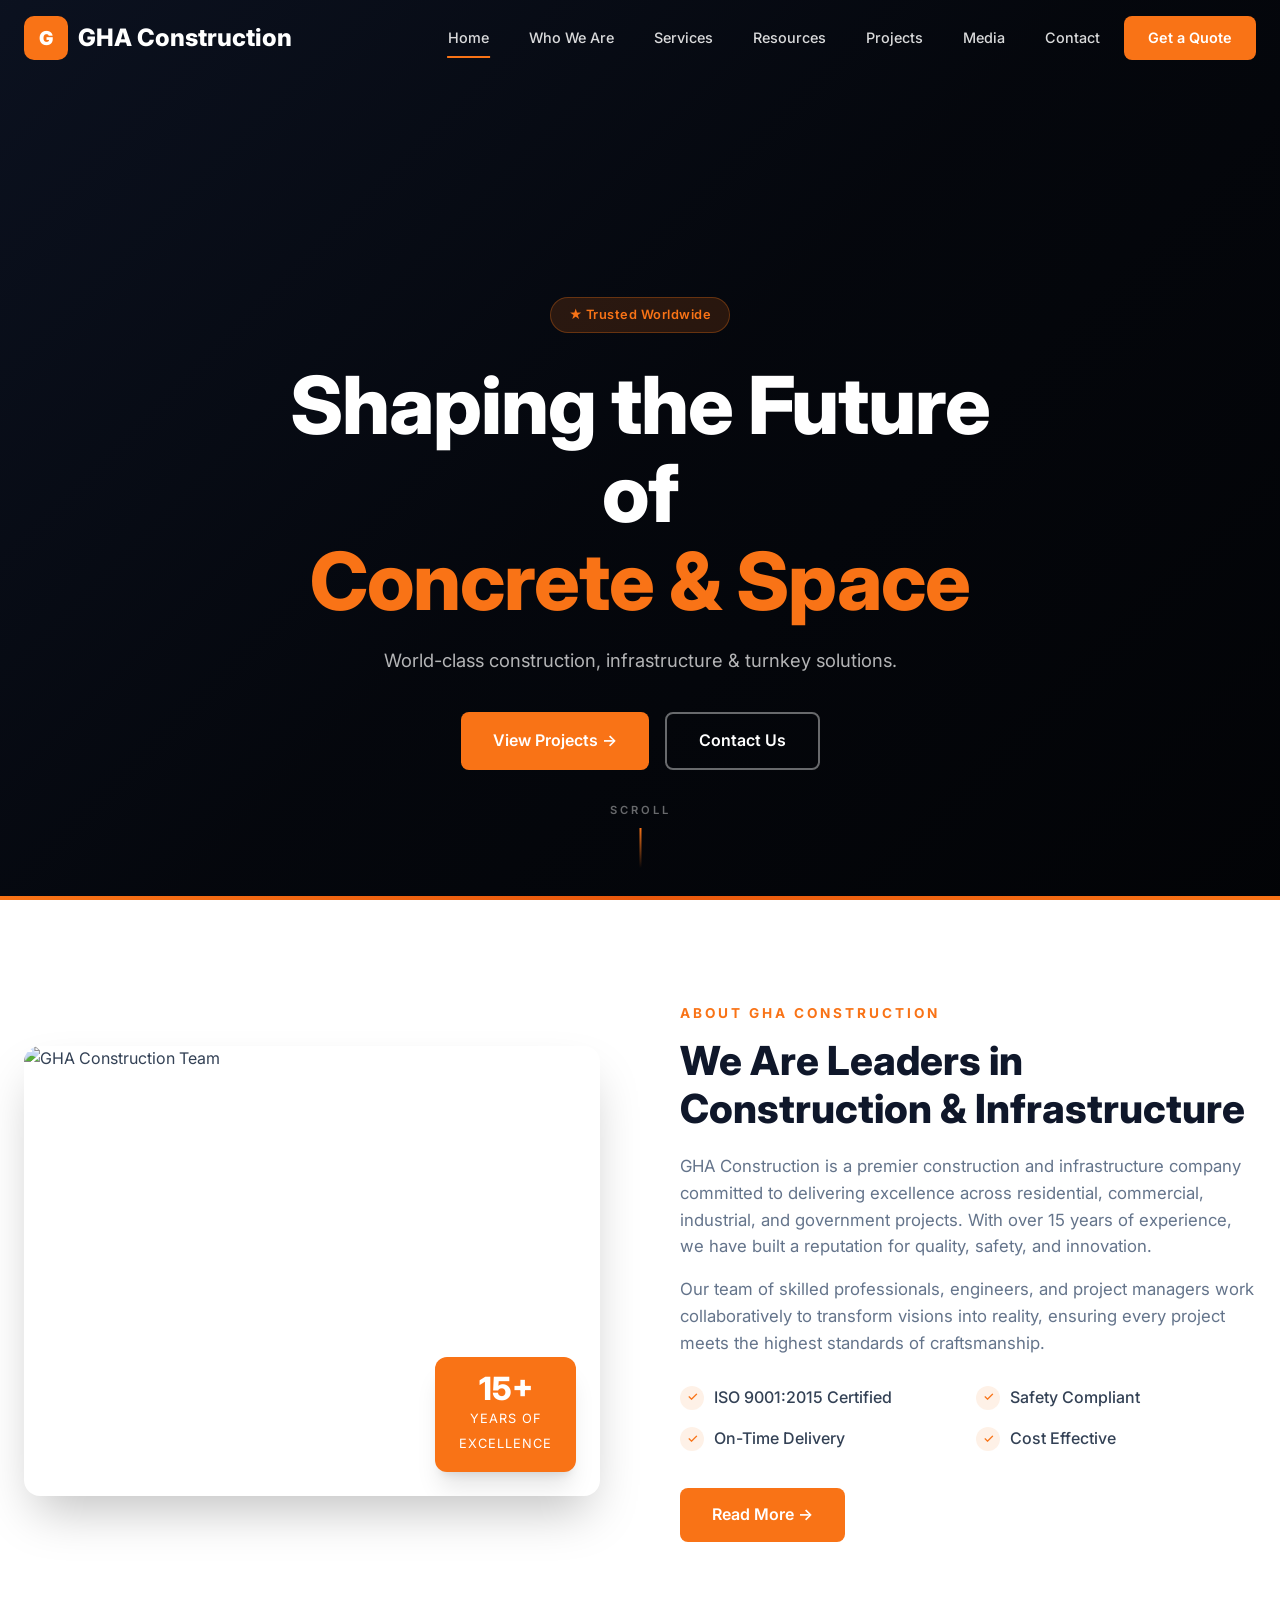
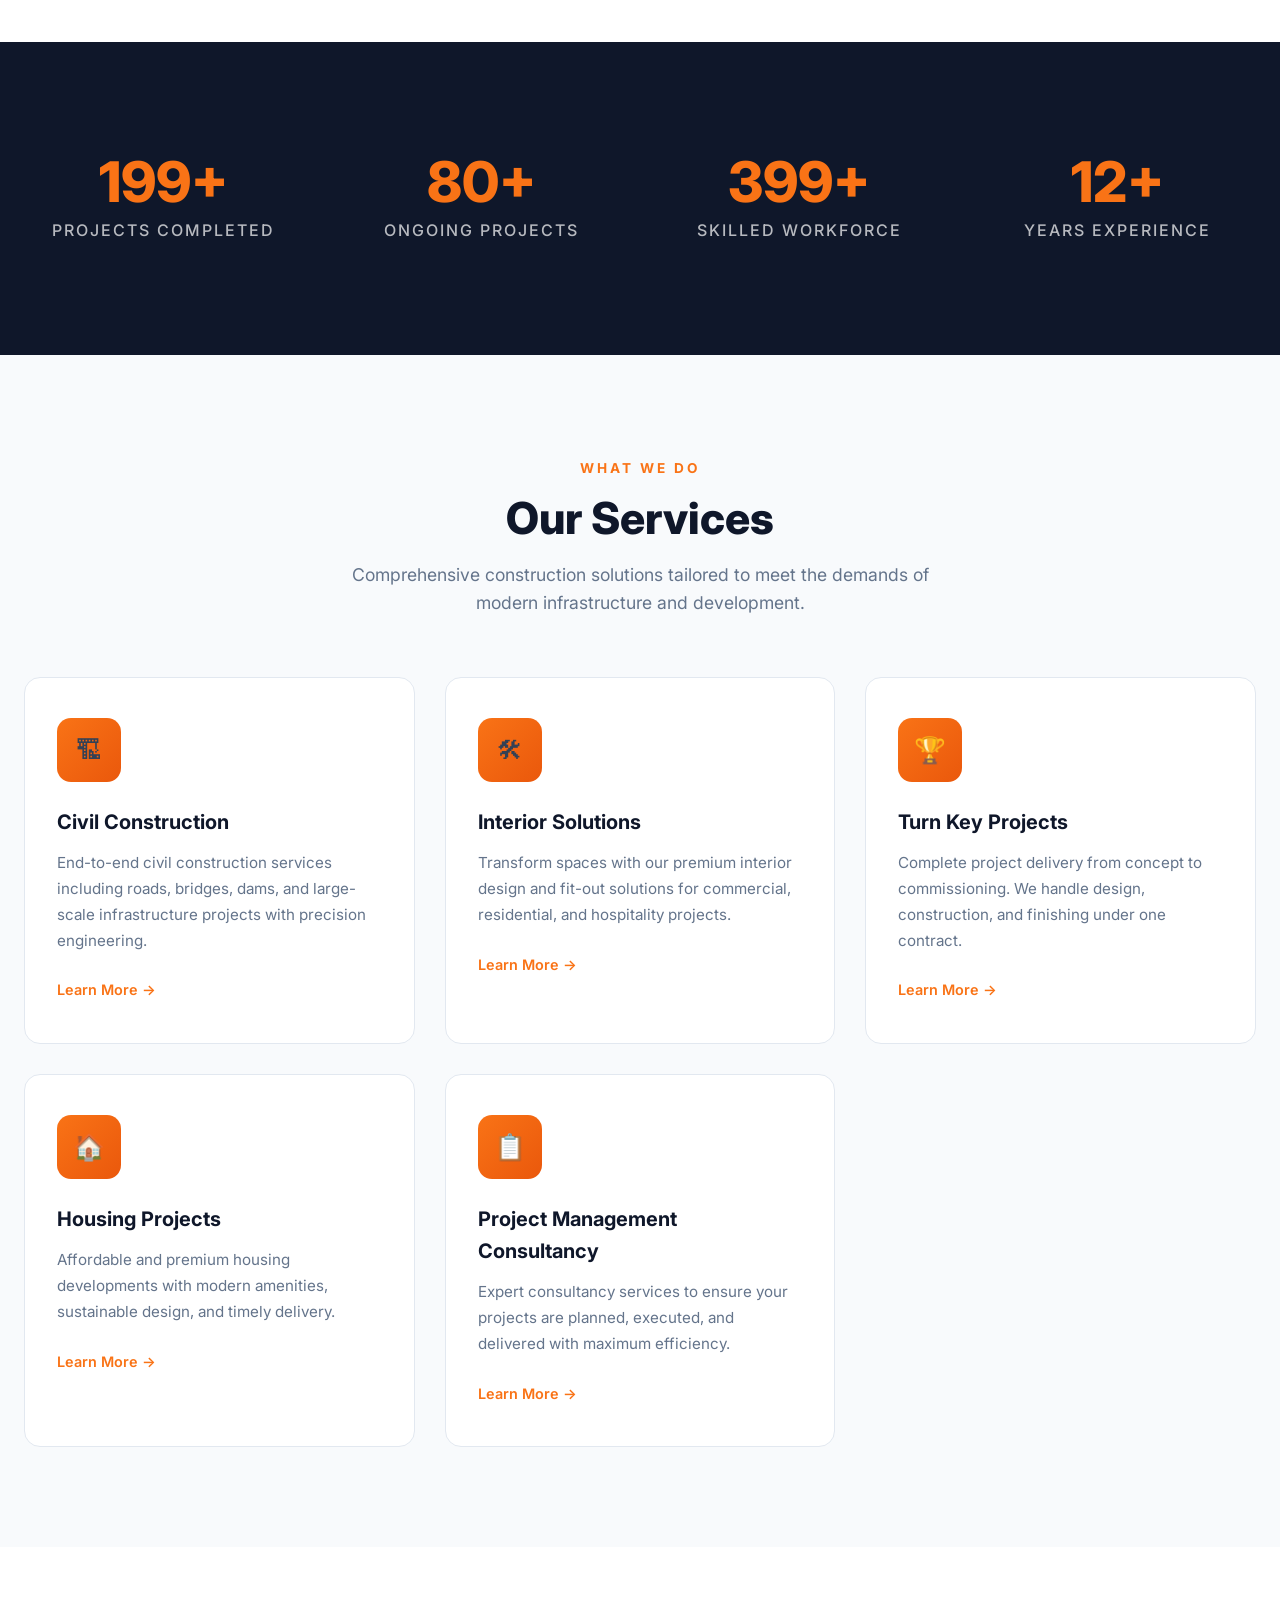
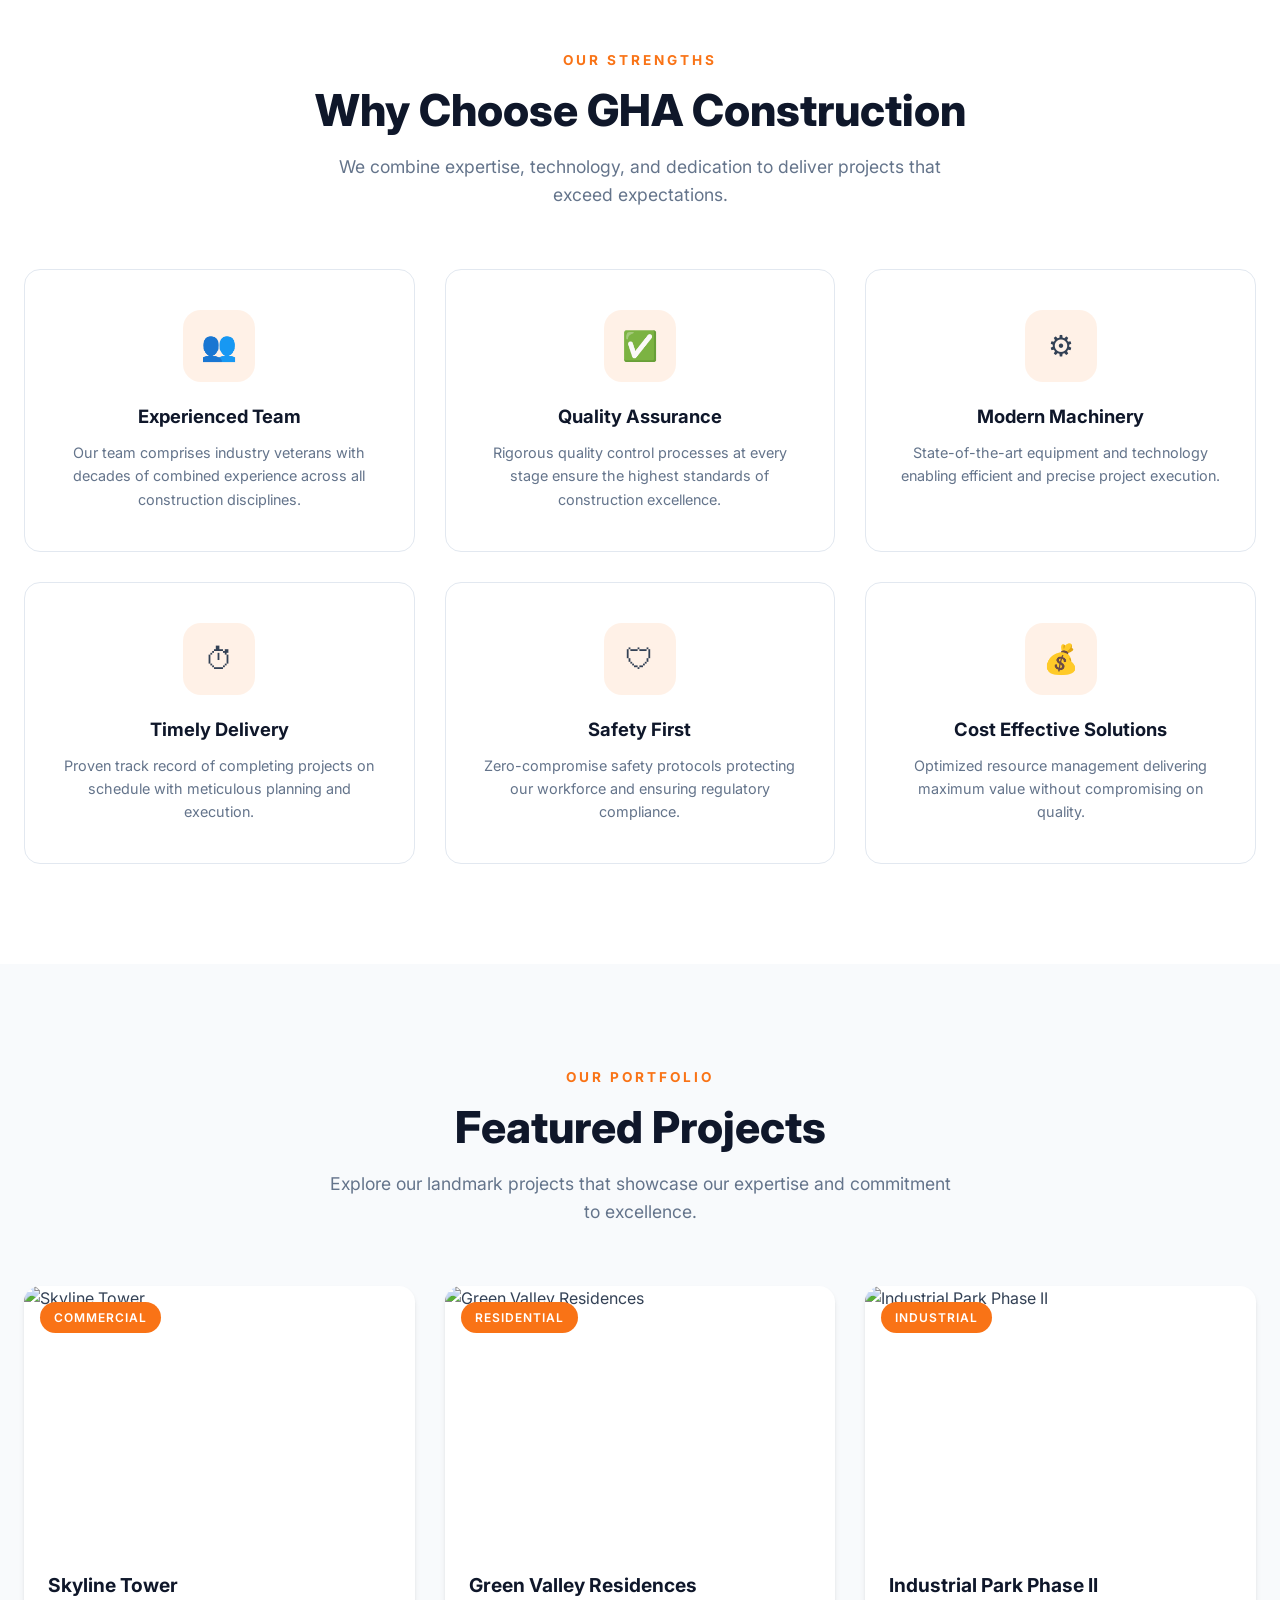
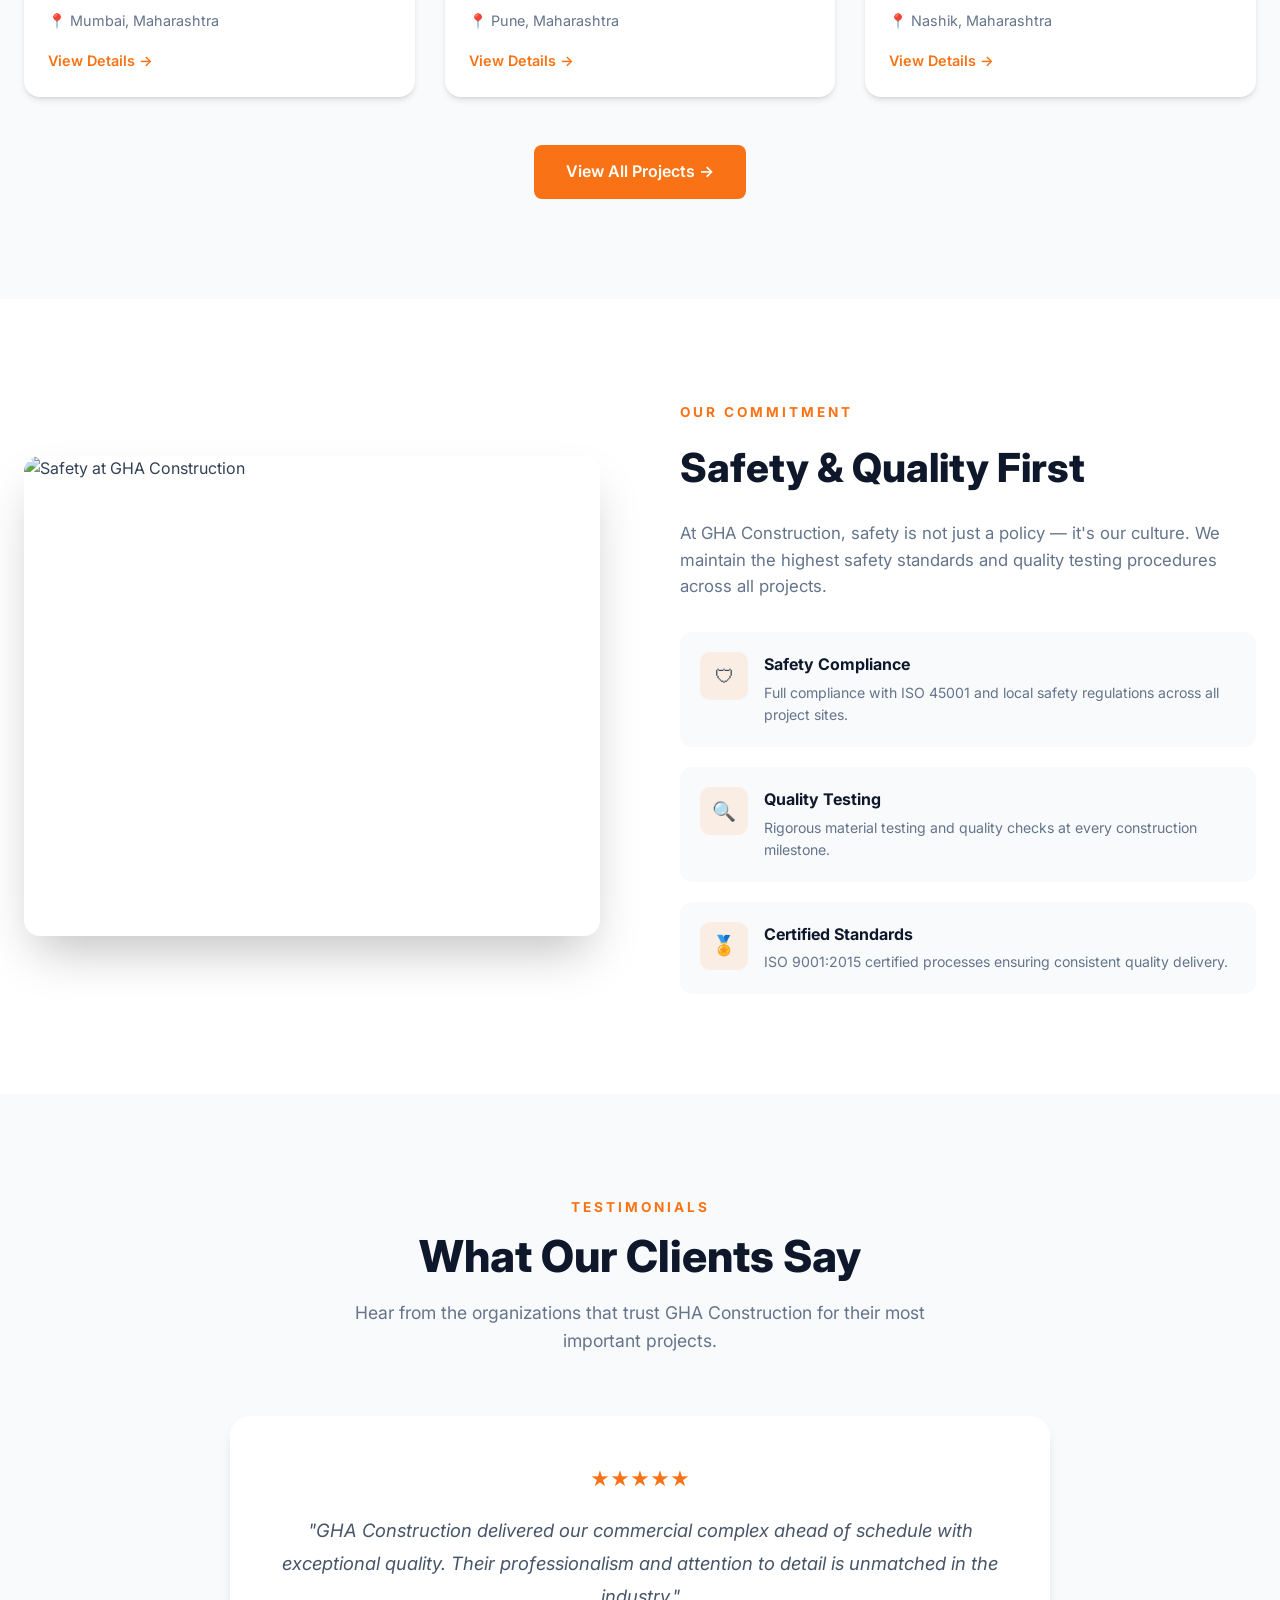
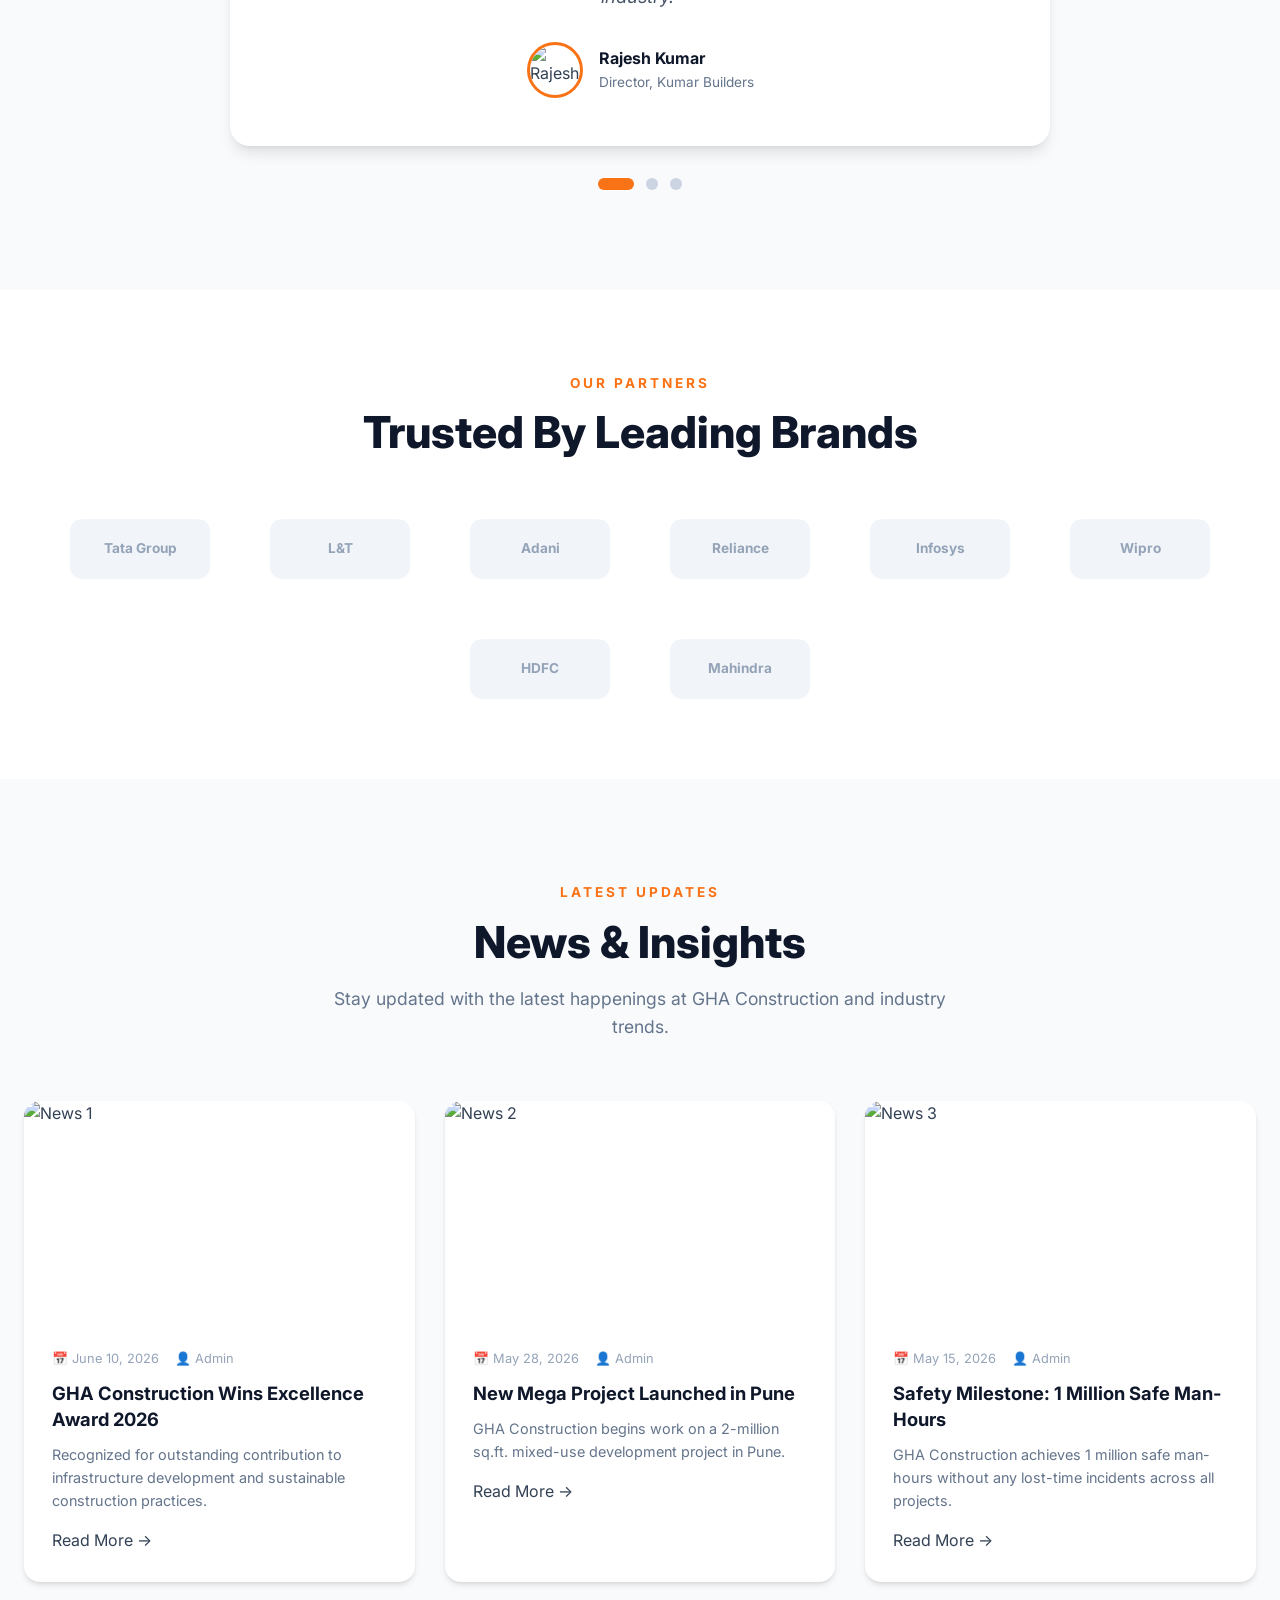
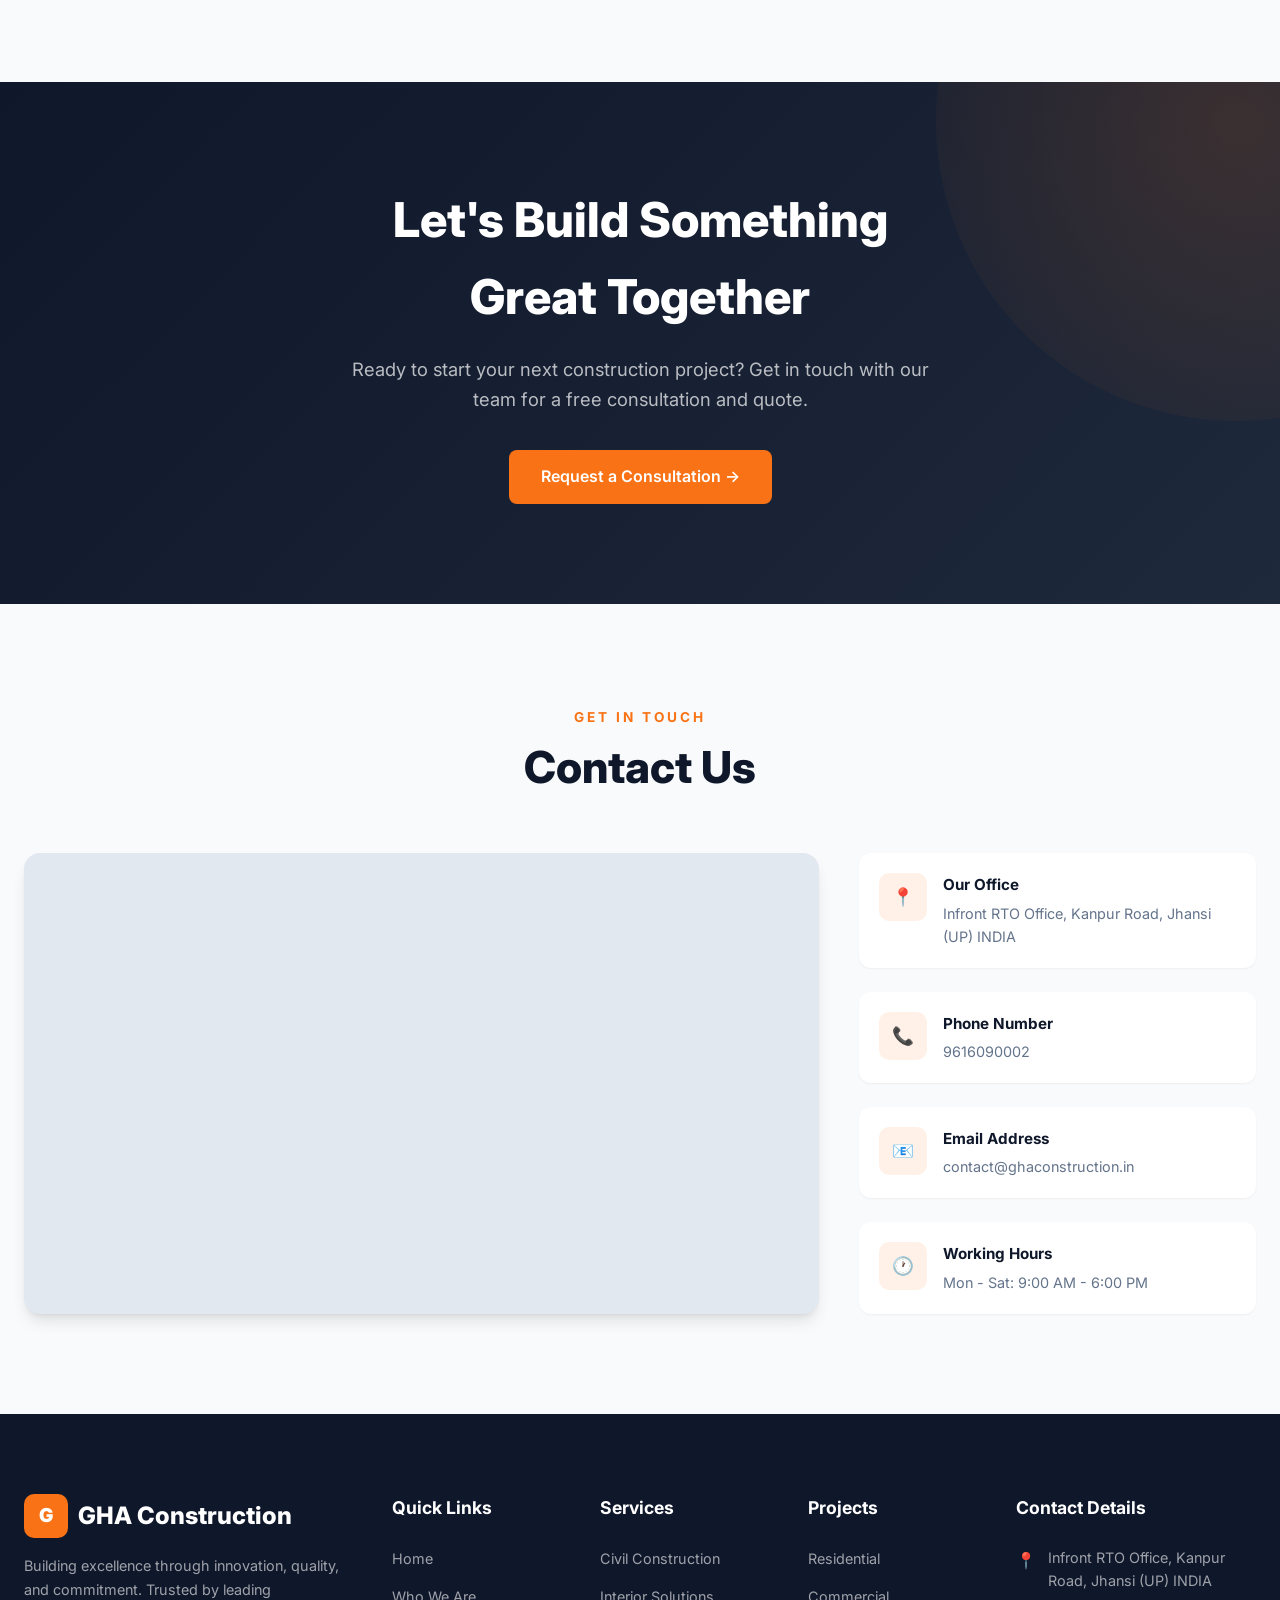
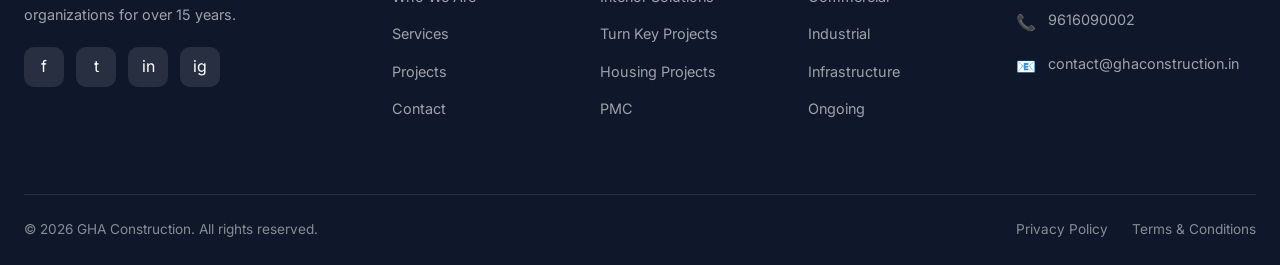
==== commit c34e97b8: "add" ====
--- a/index.html
+++ b/index.html
@@ -38,58 +38,24 @@
 </header>
 
 <!-- HERO SECTION -->
-<section class="hero" id="hero" data-scroll-container>
-  <div class="hero-bg-layer hero-bg-primary" id="heroParallax"></div>
-  <div class="hero-bg-layer hero-bg-secondary" id="heroBgSecondary"></div>
-  <div class="hero-overlay" id="heroOverlay"></div>
-  <div class="hero-glow" id="heroGlow"></div>
-  <div class="container">
-    <div class="hero-content" id="heroContent">
-      <div class="hero-badge" data-reveal="stagger" data-stagger-index="0">
-        <span>&#9733;</span> Trusted by 200+ Clients Worldwide
-      </div>
-      <h1 data-reveal="stagger" data-stagger-index="1">Building Excellence,<br><span>Creating the Future</span></h1>
-      <p data-reveal="stagger" data-stagger-index="2">Delivering world-class construction, infrastructure, housing, interiors, and turnkey solutions with quality, safety, and innovation.</p>
-      <div class="hero-buttons" data-reveal="stagger" data-stagger-index="3">
-        <a href="projects.html" class="btn btn-primary">View Projects &#8594;</a>
-        <a href="contact.html" class="btn btn-outline">Contact Us</a>
-      </div>
-    </div>
-    <div class="hero-building" id="heroBuilding">
-      <div class="building-body">
-        <div class="building-crown"></div>
-        <div class="building-antennas"></div>
-        <div class="building-floor building-floor-1"></div>
-        <div class="building-floor building-floor-2"></div>
-        <div class="building-floor building-floor-3"></div>
-        <div class="building-floor building-floor-4"></div>
-        <div class="building-floor building-floor-5"></div>
-        <div class="building-floor building-floor-6"></div>
-        <div class="building-floor building-floor-7"></div>
-        <div class="building-floor building-floor-8"></div>
-        <div class="building-floor building-floor-9"></div>
-        <div class="building-floor building-floor-10"></div>
-        <div class="building-floor building-floor-11"></div>
-        <div class="building-floor building-floor-12"></div>
-        <div class="building-floor building-floor-13"></div>
-        <div class="building-floor building-floor-14"></div>
-        <div class="building-floor building-floor-15"></div>
-      </div>
-      <div class="building-crane" id="buildingCrane"></div>
-      <div class="building-shadow"></div>
-    </div>
-    <div class="hero-stats" id="heroStats">
-      <div class="hero-stat" data-reveal="stat" data-stat-delay="0">
-        <span class="hero-stat-number" data-target="250">0</span>
-        <span class="hero-stat-label">Projects</span>
-      </div>
-      <div class="hero-stat" data-reveal="stat" data-stat-delay="150">
-        <span class="hero-stat-number" data-target="15">0</span>
-        <span class="hero-stat-label">Years Exp.</span>
-      </div>
-      <div class="hero-stat" data-reveal="stat" data-stat-delay="300">
-        <span class="hero-stat-number" data-target="500">0</span>
-        <span class="hero-stat-label">Team Members</span>
+<section class="hero" id="hero">
+  <div class="hero-bg">
+    <div class="hero-image"></div>
+    <div class="hero-overlay"></div>
+    <div class="hero-gradient-bar"></div>
+  </div>
+  <div class="container">
+    <div class="hero-layout">
+      <div class="hero-text">
+        <div class="hero-badge" data-reveal="stagger" data-stagger-index="0">&#9733; Trusted Worldwide</div>
+        <h1 data-reveal="stagger" data-stagger-index="1">
+          Shaping the Future of <span>Concrete &amp; Space</span>
+        </h1>
+        <p data-reveal="stagger" data-stagger-index="2">World-class construction, infrastructure &amp; turnkey solutions.</p>
+        <div class="hero-actions" data-reveal="stagger" data-stagger-index="3">
+          <a href="projects.html" class="btn btn-primary">View Projects &#8594;</a>
+          <a href="contact.html" class="btn btn-outline">Contact Us</a>
+        </div>
       </div>
     </div>
   </div>
@@ -97,7 +63,6 @@
     <span class="scroll-indicator-text">Scroll</span>
     <div class="scroll-indicator-line"></div>
   </div>
-  <div class="hero-progress" id="heroProgress"></div>
 </section>
 
 <!-- COMPANY OVERVIEW -->
--- a/styles.css
+++ b/styles.css
@@ -170,12 +170,21 @@
   z-index: 1000;
   transition: var(--transition);
   padding: 16px 0;
+  border-bottom: 1px solid transparent;
+}
+
+.header.scrolled {
+  border-bottom-color: var(--gray-200);
 }
 
 .header.scrolled {
   background: var(--white);
   box-shadow: var(--shadow-md);
   padding: 10px 0;
+}
+
+.header.scrolled .logo {
+  color: var(--navy);
 }
 
 .header .container {
@@ -207,8 +216,6 @@
   color: var(--white);
 }
 
-.header.scrolled .logo { color: var(--navy); }
-
 .nav-menu {
   display: flex;
   align-items: center;
@@ -219,10 +226,14 @@
   padding: 8px 16px;
   font-size: 0.9rem;
   font-weight: 500;
-  color: rgba(255,255,255,0.9);
+  color: rgba(255,255,255,0.85);
   border-radius: 6px;
   transition: var(--transition);
   position: relative;
+}
+
+.header.scrolled .nav-link {
+  color: var(--gray-600);
 }
 
 .nav-link:hover {
@@ -244,10 +255,6 @@
 .nav-link:hover::after,
 .nav-link.active::after {
   width: 60%;
-}
-
-.header.scrolled .nav-link {
-  color: var(--gray-600);
 }
 
 .header.scrolled .nav-link:hover {
@@ -280,10 +287,11 @@
   background: var(--navy);
 }
 
-/* === HERO SECTION — SMOOTH SCROLL ANIMATIONS === */
+/* === HERO SECTION — PREMIUM FULL-BLEED (Gemini-inspired) === */
 .hero {
   position: relative;
-  min-height: 100vh;
+  height: 100vh;
+  min-height: 700px;
   display: flex;
   align-items: center;
   color: var(--white);
@@ -291,105 +299,170 @@
   background: var(--navy);
 }
 
-/* --- Parallax Background Layers --- */
-.hero-bg-layer {
-  position: absolute;
-  top: 0;
+/* --- Full-bleed Background + Overlay --- */
+.hero-bg {
+  position: absolute;
+  inset: 0;
+  z-index: 0;
+}
+
+.hero-overlay {
+  position: absolute;
+  inset: 0;
+  background: linear-gradient(135deg,
+    rgba(15,23,42,0.75) 0%,
+    rgba(15,23,42,0.3) 50%,
+    rgba(15,23,42,0.15) 100%
+  );
+}
+
+.hero-gradient-bar {
+  position: absolute;
+  bottom: 0;
   left: 0;
   width: 100%;
+  height: 4px;
+  background: linear-gradient(90deg, var(--orange), var(--orange-dark), var(--orange));
+  z-index: 2;
+}
+
+/* --- Center Reveal Effect (expanding circle from center) --- */
+.hero-reveal-center {
+  display: none;
+}
+
+.hero-bg {
+  position: absolute;
+  inset: 0;
+  z-index: 0;
+  background: #000;
+}
+
+.hero-image {
+  width: 100%;
   height: 100%;
-  will-change: transform;
-}
-
-.hero-bg-primary {
-  background: url('https://images.unsplash.com/photo-1504307651254-35680f356dfd?w=1920&q=80') center/cover;
-  z-index: 0;
-}
-
-.hero-bg-secondary {
-  background: url('https://images.unsplash.com/photo-1541888946425-d81bb19240f5?w=1920&q=80') center/cover;
-  z-index: 0;
-  opacity: 0;
-  transition: opacity 1.5s ease;
-}
-
-/* --- Overlay + Glow --- */
-.hero-overlay {
-  position: absolute;
-  inset: 0;
-  background: linear-gradient(135deg, rgba(15,23,42,0.92) 0%, rgba(30,41,59,0.85) 100%),
-    linear-gradient(45deg, rgba(249,115,22,0.1) 0%, transparent 50%);
-  z-index: 1;
-  pointer-events: none;
-}
-
-.hero-glow {
-  position: absolute;
-  top: 50%;
-  right: -10%;
-  width: 600px;
-  height: 600px;
-  background: radial-gradient(circle, rgba(249,115,22,0.08) 0%, transparent 70%);
-  border-radius: 50%;
-  z-index: 1;
-  pointer-events: none;
-  will-change: transform;
-  transform: translateY(-50%);
-}
-
-/* --- Hero Content with Stagger Reveal --- */
-.hero-content {
+  background: url('https://images.unsplash.com/photo-1599707254554-027aeb4deacd?q=80&w=1171&auto=format&fit=crop&ixlib=rb-4.1.0&ixid=M3wxMjA3fDB8MHxwaG90by1wYWdlfHx8fGVufDB8fHx8fA%3D%3D') center / cover no-repeat;
+  filter: brightness(0.85) saturate(1.05);
+  clip-path: circle(0% at 50% 50%);
+  animation: imageReveal 2s cubic-bezier(0.22, 0.61, 0.36, 1) forwards,
+             heroZoom 2s cubic-bezier(0.22, 0.61, 0.36, 1) forwards;
+}
+
+@keyframes imageReveal {
+  0%   { clip-path: circle(0% at 50% 50%); }
+  100% { clip-path: circle(150% at 50% 50%); }
+}
+
+@keyframes heroZoom {
+  0%   { transform: scale(1.15); }
+  100% { transform: scale(1); }
+}
+
+/* --- Layout: text left, visual right --- */
+.hero-layout {
+  display: flex;
+  align-items: flex-end;
+  justify-content: space-between;
+  min-height: calc(100vh - 100px);
+  padding: 60px 0 80px;
   position: relative;
   z-index: 2;
-  max-width: 700px;
-  transform-origin: left center;
+}
+
+.hero-text {
+  max-width: 720px;
+  text-align: center;
+  margin: 0 auto;
 }
 
 .hero-badge {
-  display: inline-flex;
-  align-items: center;
-  gap: 8px;
+  display: inline-block;
   background: rgba(249,115,22,0.15);
   border: 1px solid rgba(249,115,22,0.3);
-  padding: 8px 20px;
+  padding: 7px 18px;
   border-radius: 50px;
-  font-size: 0.85rem;
+  font-size: 0.8rem;
   font-weight: 600;
   color: var(--orange);
-  margin-bottom: 24px;
-}
-
-.hero h1 {
-  font-size: 4rem;
+  margin-bottom: 28px;
+  letter-spacing: 0.5px;
+  text-align: center;
+  display: block;
+  margin-left: auto;
+  margin-right: auto;
+  max-width: fit-content;
+}
+
+.hero-text h1 {
+  font-size: 5rem;
   font-weight: 800;
   line-height: 1.1;
   margin-bottom: 20px;
-  overflow: hidden;
-}
-
-.hero h1 span {
+  letter-spacing: -1px;
+  text-align: center;
+}
+
+.hero-text h1 span {
   color: var(--orange);
-}
-
-.hero p {
+  display: block;
+}
+
+.hero-text p {
   font-size: 1.15rem;
-  color: rgba(255,255,255,0.8);
+  color: rgba(255,255,255,0.7);
   margin-bottom: 36px;
   line-height: 1.7;
-}
-
-.hero-buttons {
+  max-width: 540px;
+  margin-left: auto;
+  margin-right: auto;
+}
+
+.hero-actions {
   display: flex;
   gap: 16px;
   flex-wrap: wrap;
-}
-
-/* --- Stagger Reveal Animation (initial load) --- */
+  justify-content: center;
+}
+
+.hero-actions .btn-outline {
+  border-color: rgba(255,255,255,0.4);
+  color: var(--white);
+}
+
+.hero-actions .btn-outline:hover {
+  background: var(--white);
+  color: var(--navy);
+  border-color: var(--white);
+}
+
+/* --- Right side: building visual --- */
+.hero-visual {
+  flex-shrink: 0;
+  width: 200px;
+  height: 480px;
+  position: relative;
+}
+
+.hero-visual .hero-building {
+  position: absolute;
+  right: 0;
+  bottom: 0;
+  width: 160px;
+  height: 380px;
+  opacity: 0;
+  animation: buildingFadeIn 0.7s ease 2.4s forwards;
+}
+
+@keyframes buildingFadeIn {
+  to { opacity: 1; }
+}
+
+/* --- Stagger Reveal Animation --- */
 [data-reveal="stagger"] {
   opacity: 0;
-  transform: translateY(50px);
-  transition: opacity 0.8s cubic-bezier(0.16, 1, 0.3, 1),
-              transform 0.8s cubic-bezier(0.16, 1, 0.3, 1);
+  transform: translateY(40px);
+  transition: opacity 1.2s cubic-bezier(0.16, 1, 0.3, 1),
+              transform 1.2s cubic-bezier(0.16, 1, 0.3, 1);
 }
 
 [data-reveal="stagger"].revealed {
@@ -397,63 +470,57 @@
   transform: translateY(0);
 }
 
-/* --- Animated Building Illustration --- */
-.hero-building {
-  position: absolute;
-  right: 80px;
-  bottom: 0;
-  width: 160px;
-  height: 520px;
-  z-index: 2;
-  opacity: 0;
-  transform: translateY(100px);
-  animation: buildingRise 1.2s cubic-bezier(0.16, 1, 0.3, 1) 1.5s forwards;
-}
-
-@keyframes buildingRise {
-  to { opacity: 1; transform: translateY(0); }
-}
+/* --- Heading clip-path reveal (after center reveal) --- */
+.hero-text h1 {
+  clip-path: inset(0 0 100% 0);
+  transition: clip-path 1.4s cubic-bezier(0.77, 0, 0.18, 1) 0.1s;
+  opacity: 1;
+  transform: none;
+}
+
+.hero-text h1.revealed {
+  clip-path: inset(0 0 0 0);
+}
+
+
 
 .building-body {
   position: absolute;
   bottom: 0;
   left: 50%;
   transform: translateX(-50%);
-  width: 120px;
-  height: 440px;
-  background: linear-gradient(180deg,
-    rgba(30,41,59,0.95) 0%,
-    rgba(15,23,42,0.98) 100%
-  );
-  border: 1px solid rgba(249,115,22,0.25);
+  width: 100px;
+  height: 320px;
+  background: rgba(255,255,255,0.06);
+  backdrop-filter: blur(4px);
+  border: 1px solid rgba(255,255,255,0.1);
   border-bottom: none;
-  border-radius: 4px 4px 0 0;
+  border-radius: 3px 3px 0 0;
   overflow: hidden;
-  clip-path: inset(100% 0 0 0);
-  transition: clip-path 0.05s linear;
+  will-change: transform;
 }
 
 .building-crown {
   position: absolute;
-  top: -28px;
+  top: -18px;
   left: 50%;
   transform: translateX(-50%);
   width: 0;
   height: 0;
-  border-left: 60px solid transparent;
-  border-right: 60px solid transparent;
-  border-bottom: 28px solid rgba(249,115,22,0.3);
+  border-left: 50px solid transparent;
+  border-right: 50px solid transparent;
+  border-bottom: 18px solid rgba(249,115,22,0.25);
   z-index: 3;
 }
 
 .building-antennas {
   position: absolute;
-  top: -48px;
+  top: -30px;
   left: 50%;
   transform: translateX(-50%);
   width: 2px;
-  height: 20px;
-  background: rgba(249,115,22,0.3);
+  height: 12px;
+  background: rgba(255,255,255,0.2);
   z-index: 2;
 }
 
@@ -461,10 +528,10 @@
   content: '';
   position: absolute;
   top: 0;
-  left: -15px;
+  left: -10px;
   width: 1px;
-  height: 14px;
-  background: rgba(249,115,22,0.2);
+  height: 10px;
+  background: rgba(255,255,255,0.15);
   transform: rotate(-15deg);
 }
 
@@ -472,10 +539,10 @@
   content: '';
   position: absolute;
   top: 0;
-  left: 15px;
+  left: 10px;
   width: 1px;
-  height: 18px;
-  background: rgba(249,115,22,0.2);
+  height: 12px;
+  background: rgba(255,255,255,0.15);
   transform: rotate(15deg);
 }
 
@@ -484,84 +551,78 @@
   position: absolute;
   left: 8px;
   right: 8px;
-  height: 22px;
-  display: flex;
-  gap: 6px;
+  height: 14px;
+  display: flex;
+  gap: 5px;
   justify-content: center;
-  opacity: 0;
-  transition: opacity 0.3s ease, background 0.4s ease;
 }
 
 .building-floor-1  { bottom: 12px; }
-.building-floor-2  { bottom: 38px; }
-.building-floor-3  { bottom: 64px; }
-.building-floor-4  { bottom: 90px; }
-.building-floor-5  { bottom: 116px; }
-.building-floor-6  { bottom: 142px; }
-.building-floor-7  { bottom: 168px; }
-.building-floor-8  { bottom: 194px; }
-.building-floor-9  { bottom: 220px; }
-.building-floor-10 { bottom: 246px; }
-.building-floor-11 { bottom: 272px; }
-.building-floor-12 { bottom: 298px; }
-.building-floor-13 { bottom: 324px; }
-.building-floor-14 { bottom: 350px; }
-.building-floor-15 { bottom: 376px; }
+.building-floor-2  { bottom: 32px; }
+.building-floor-3  { bottom: 52px; }
+.building-floor-4  { bottom: 72px; }
+.building-floor-5  { bottom: 92px; }
+.building-floor-6  { bottom: 112px; }
+.building-floor-7  { bottom: 132px; }
+.building-floor-8  { bottom: 152px; }
+.building-floor-9  { bottom: 172px; }
+.building-floor-10 { bottom: 192px; }
+.building-floor-11 { bottom: 212px; }
+.building-floor-12 { bottom: 232px; }
+.building-floor-13 { bottom: 252px; }
+.building-floor-14 { bottom: 272px; }
+.building-floor-15 { bottom: 292px; }
 
 .building-floor::before,
 .building-floor::after {
   content: '';
-  width: 10px;
+  width: 8px;
+  height: 12px;
   border-radius: 1px;
-  background: rgba(255,255,255,0.06);
-  transition: background 0.6s ease;
+  background: rgba(255,255,255,0.08);
+  transition: background 0.4s ease, box-shadow 0.4s ease;
 }
 
 .building-floor::before {
   box-shadow:
-    18px 0 0 0 rgba(255,255,255,0.06),
-    36px 0 0 0 rgba(255,255,255,0.06),
-    54px 0 0 0 rgba(255,255,255,0.06);
+    14px 0 0 0 rgba(255,255,255,0.08),
+    28px 0 0 0 rgba(255,255,255,0.08),
+    42px 0 0 0 rgba(255,255,255,0.08);
 }
 
 .building-floor::after {
   box-shadow:
-    18px 0 0 0 rgba(255,255,255,0.06),
-    36px 0 0 0 rgba(255,255,255,0.06),
-    54px 0 0 0 rgba(255,255,255,0.06);
+    14px 0 0 0 rgba(255,255,255,0.08),
+    28px 0 0 0 rgba(255,255,255,0.08),
+    42px 0 0 0 rgba(255,255,255,0.08);
 }
 
 /* Lit windows */
 .building-floor.lit::before,
 .building-floor.lit::after {
-  background: rgba(249,115,22,0.5);
+  background: rgba(249,115,22,0.6);
 }
 .building-floor.lit::before {
   box-shadow:
-    18px 0 0 0 rgba(249,115,22,0.4),
-    36px 0 0 0 rgba(249,115,22,0.55),
-    54px 0 0 0 rgba(249,115,22,0.35);
+    14px 0 0 0 rgba(249,115,22,0.5),
+    28px 0 0 0 rgba(249,115,22,0.65),
+    42px 0 0 0 rgba(249,115,22,0.4);
 }
 .building-floor.lit::after {
   box-shadow:
-    18px 0 0 0 rgba(249,115,22,0.45),
-    36px 0 0 0 rgba(249,115,22,0.3),
-    54px 0 0 0 rgba(249,115,22,0.5);
-}
-
-/* Building visible on scroll */
-.building-body.scroll-visible {
-  clip-path: inset(0% 0 0 0);
+    14px 0 0 0 rgba(249,115,22,0.55),
+    28px 0 0 0 rgba(249,115,22,0.4),
+    42px 0 0 0 rgba(249,115,22,0.6);
 }
 
 /* --- Construction Crane --- */
 .building-crane {
   position: absolute;
-  top: -100px;
-  right: 40px;
-  width: 3px;
-  height: 100px;
-  background: rgba(249,115,22,0.4);
+  top: -60px;
+  right: 25px;
+  width: 2px;
+  height: 60px;
+  background: rgba(249,115,22,0.3);
   z-index: 4;
   transform-origin: bottom center;
   animation: craneSway 4s ease-in-out infinite;
@@ -572,20 +633,21 @@
   position: absolute;
   top: 0;
   right: 0;
-  width: 60px;
-  height: 3px;
-  background: rgba(249,115,22,0.4);
+  width: 40px;
+  height: 2px;
+  background: rgba(249,115,22,0.3);
 }
 
 .building-crane::after {
   content: '';
   position: absolute;
-  top: 3px;
+  top: -1px;
   right: 0;
-  width: 12px;
-  height: 12px;
-  background: rgba(249,115,22,0.6);
+  width: 8px;
+  height: 8px;
+  background: var(--orange);
   border-radius: 50%;
+  box-shadow: 0 0 10px rgba(249,115,22,0.6);
 }
 
 @keyframes craneSway {
@@ -597,66 +659,20 @@
 .building-shadow {
   position: absolute;
   bottom: 0;
-  left: -80px;
-  width: 200px;
-  height: 40px;
-  background: linear-gradient(90deg, transparent, rgba(249,115,22,0.06) 40%, transparent);
+  left: -40px;
+  width: 140px;
+  height: 24px;
+  background: linear-gradient(90deg, transparent, rgba(0,0,0,0.15) 50%, transparent);
   transform: skewX(-45deg);
   opacity: 0;
-  animation: shadowFade 0.8s ease 2s forwards;
+  animation: shadowFade 0.8s ease 2.2s forwards;
 }
 
 @keyframes shadowFade {
   to { opacity: 1; }
 }
 
-/* --- Stats with Slide-in + Parallax --- */
-.hero-stats {
-  position: absolute;
-  right: 60px;
-  bottom: 80px;
-  display: flex;
-  gap: 40px;
-  z-index: 2;
-  perspective: 1000px;
-}
-
-[data-reveal="stat"] {
-  opacity: 0;
-  transform: translateX(80px) rotateY(15deg);
-  transition: opacity 0.7s cubic-bezier(0.16, 1, 0.3, 1),
-              transform 0.7s cubic-bezier(0.16, 1, 0.3, 1);
-}
-
-[data-reveal="stat"].revealed {
-  opacity: 1;
-  transform: translateX(0) rotateY(0deg);
-}
-
-.hero-stat {
-  text-align: center;
-  padding: 20px;
-  background: rgba(255,255,255,0.08);
-  backdrop-filter: blur(10px);
-  border-radius: 12px;
-  border: 1px solid rgba(255,255,255,0.1);
-  min-width: 130px;
-  will-change: transform;
-}
-
-.hero-stat-number {
-  font-size: 2.2rem;
-  font-weight: 800;
-  color: var(--orange);
-  display: block;
-}
-
-.hero-stat-label {
-  font-size: 0.8rem;
-  color: rgba(255,255,255,0.7);
-  text-transform: uppercase;
-  letter-spacing: 1px;
-}
+
 
 /* === HERO SCROLL INDICATOR === */
 .scroll-indicator {
@@ -682,7 +698,7 @@
   font-size: 0.7rem;
   text-transform: uppercase;
   letter-spacing: 3px;
-  color: rgba(255,255,255,0.5);
+  color: rgba(255,255,255,0.4);
   font-weight: 600;
 }
 
@@ -2074,12 +2090,10 @@
 
 /* === RESPONSIVE === */
 @media (max-width: 1024px) {
-  .hero h1 { font-size: 3rem; }
-  .hero-stats { right: 20px; bottom: 40px; gap: 20px; }
-  .hero-stat { min-width: 110px; padding: 16px; }
-  .hero-stat-number { font-size: 1.8rem; }
-  .hero-glow { width: 400px; height: 400px; }
-  .hero-building { right: 24px; }
+  .hero-text h1 { font-size: 3.6rem; }
+  .hero-visual { width: 160px; height: 400px; }
+  .hero-visual .hero-building { width: 130px; }
+  .hero-layout { padding: 40px 0 60px; }
   .overview-grid,
   .safety-grid { grid-template-columns: 1fr; gap: 48px; }
   .footer-grid { grid-template-columns: repeat(2, 1fr); }
@@ -2104,24 +2118,16 @@
     gap: 4px;
   }
   .nav-menu.active { display: flex; right: 0; }
-  .nav-link { color: rgba(255,255,255,0.8); font-size: 1rem; padding: 12px 16px; }
+  .nav-link { font-size: 1rem; padding: 12px 16px; }
   .mobile-toggle { display: flex; }
-  .hero h1 { font-size: 2.2rem; }
-  .hero p { font-size: 1rem; }
-  .hero-stats { 
-    position: relative;
-    right: auto;
-    bottom: auto;
-    margin-top: 40px;
-    justify-content: center;
-  }
-  [data-reveal="stat"] {
-    transform: translateY(40px) rotateY(0deg);
-  }
+  .hero { min-height: 100dvh; height: 100dvh; }
+  .hero-layout { flex-direction: column; align-items: flex-start; justify-content: flex-end; min-height: 100dvh; padding: 40px 0 60px; }
+  .hero-text { max-width: 100%; }
+  .hero-text h1 { font-size: 2.8rem; }
+  .hero-text p { max-width: 100%; font-size: 1rem; }
+  .hero-actions { justify-content: flex-start; }
   .scroll-indicator { bottom: 20px; }
   .scroll-indicator-line { height: 28px; }
-  .hero-glow { display: none; }
-  .hero-building { display: none; }
   .section-title { font-size: 2rem; }
   .projects-grid { grid-template-columns: 1fr; }
   .news-grid { grid-template-columns: 1fr; }
@@ -2149,10 +2155,7 @@
 }
 
 @media (max-width: 480px) {
-  .hero h1 { font-size: 1.8rem; }
-  .hero-stat { min-width: 90px; padding: 12px; }
-  .hero-stat-number { font-size: 1.4rem; }
-  .hero-stat-label { font-size: 0.7rem; }
+  .hero-text h1 { font-size: 2.2rem; }
   .scroll-indicator { display: none; }
   .stats-grid { grid-template-columns: 1fr; gap: 20px; }
   .why-us-grid { grid-template-columns: 1fr; }
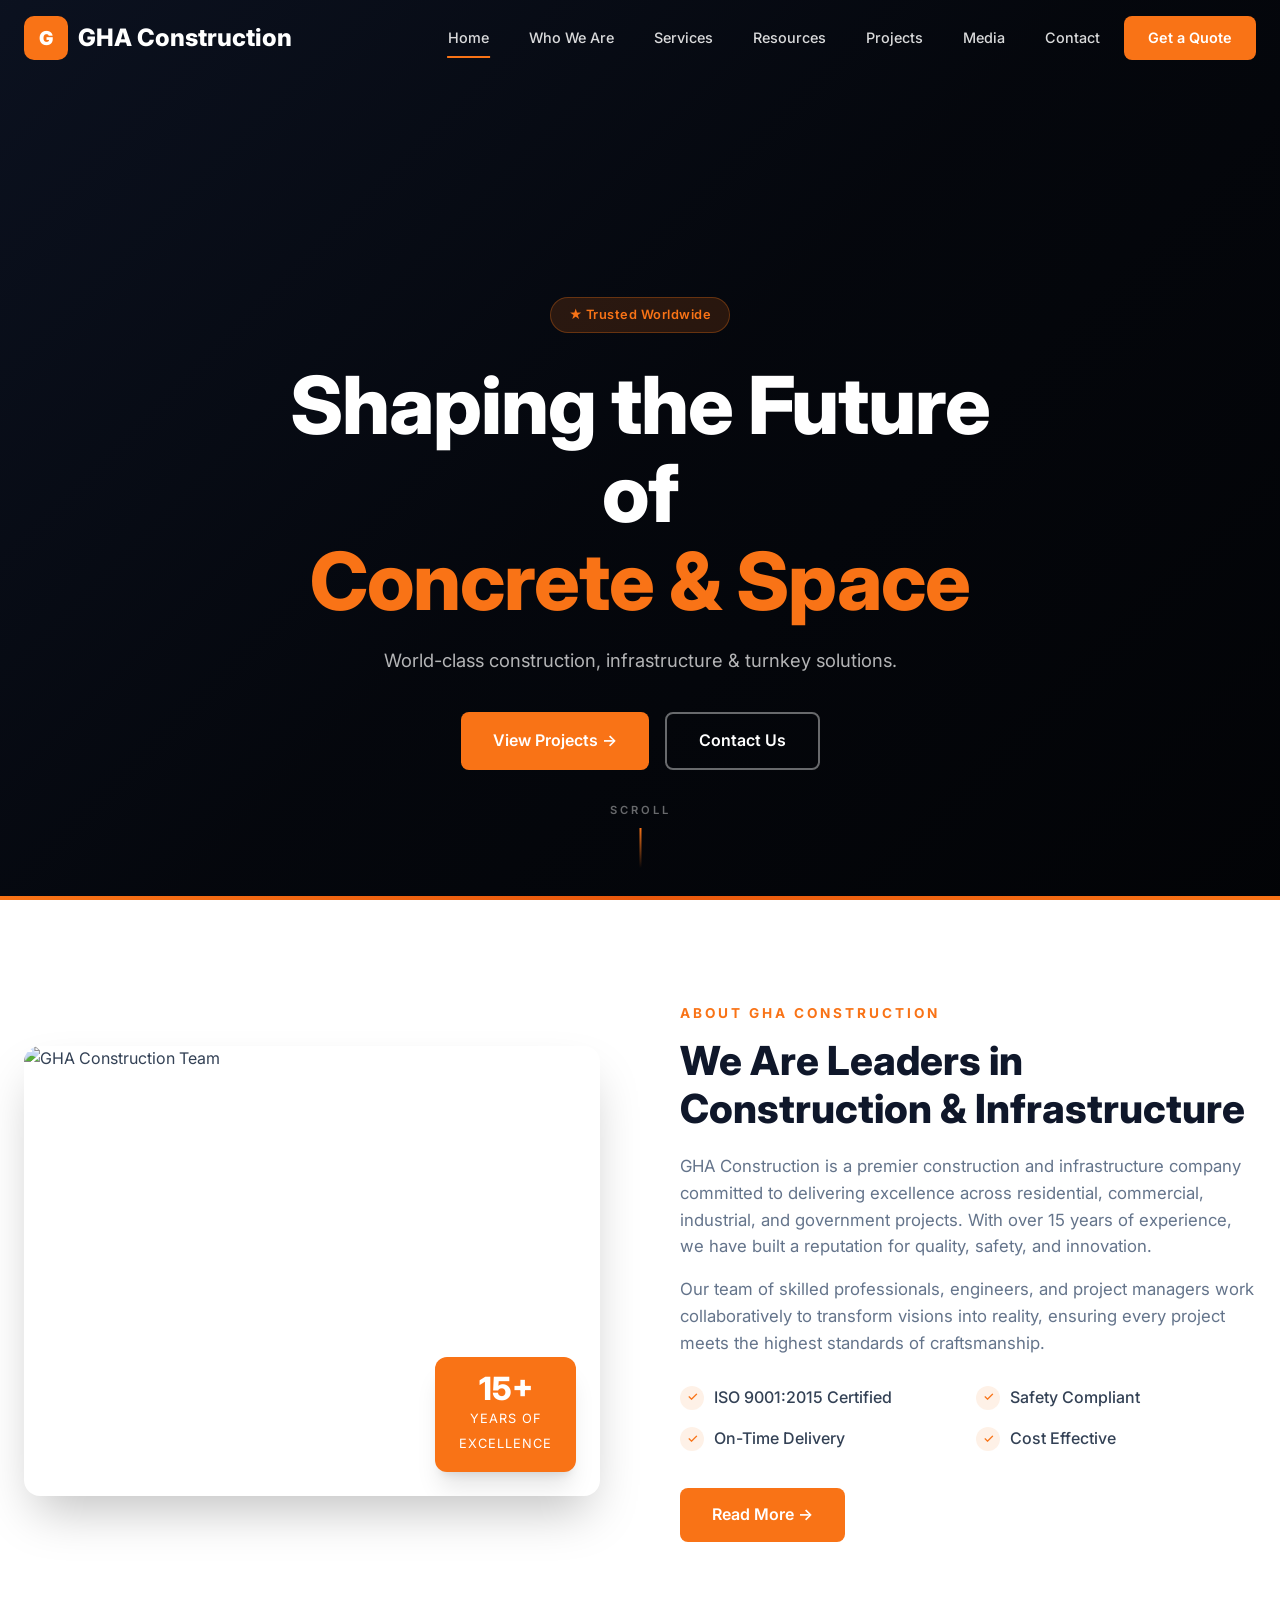
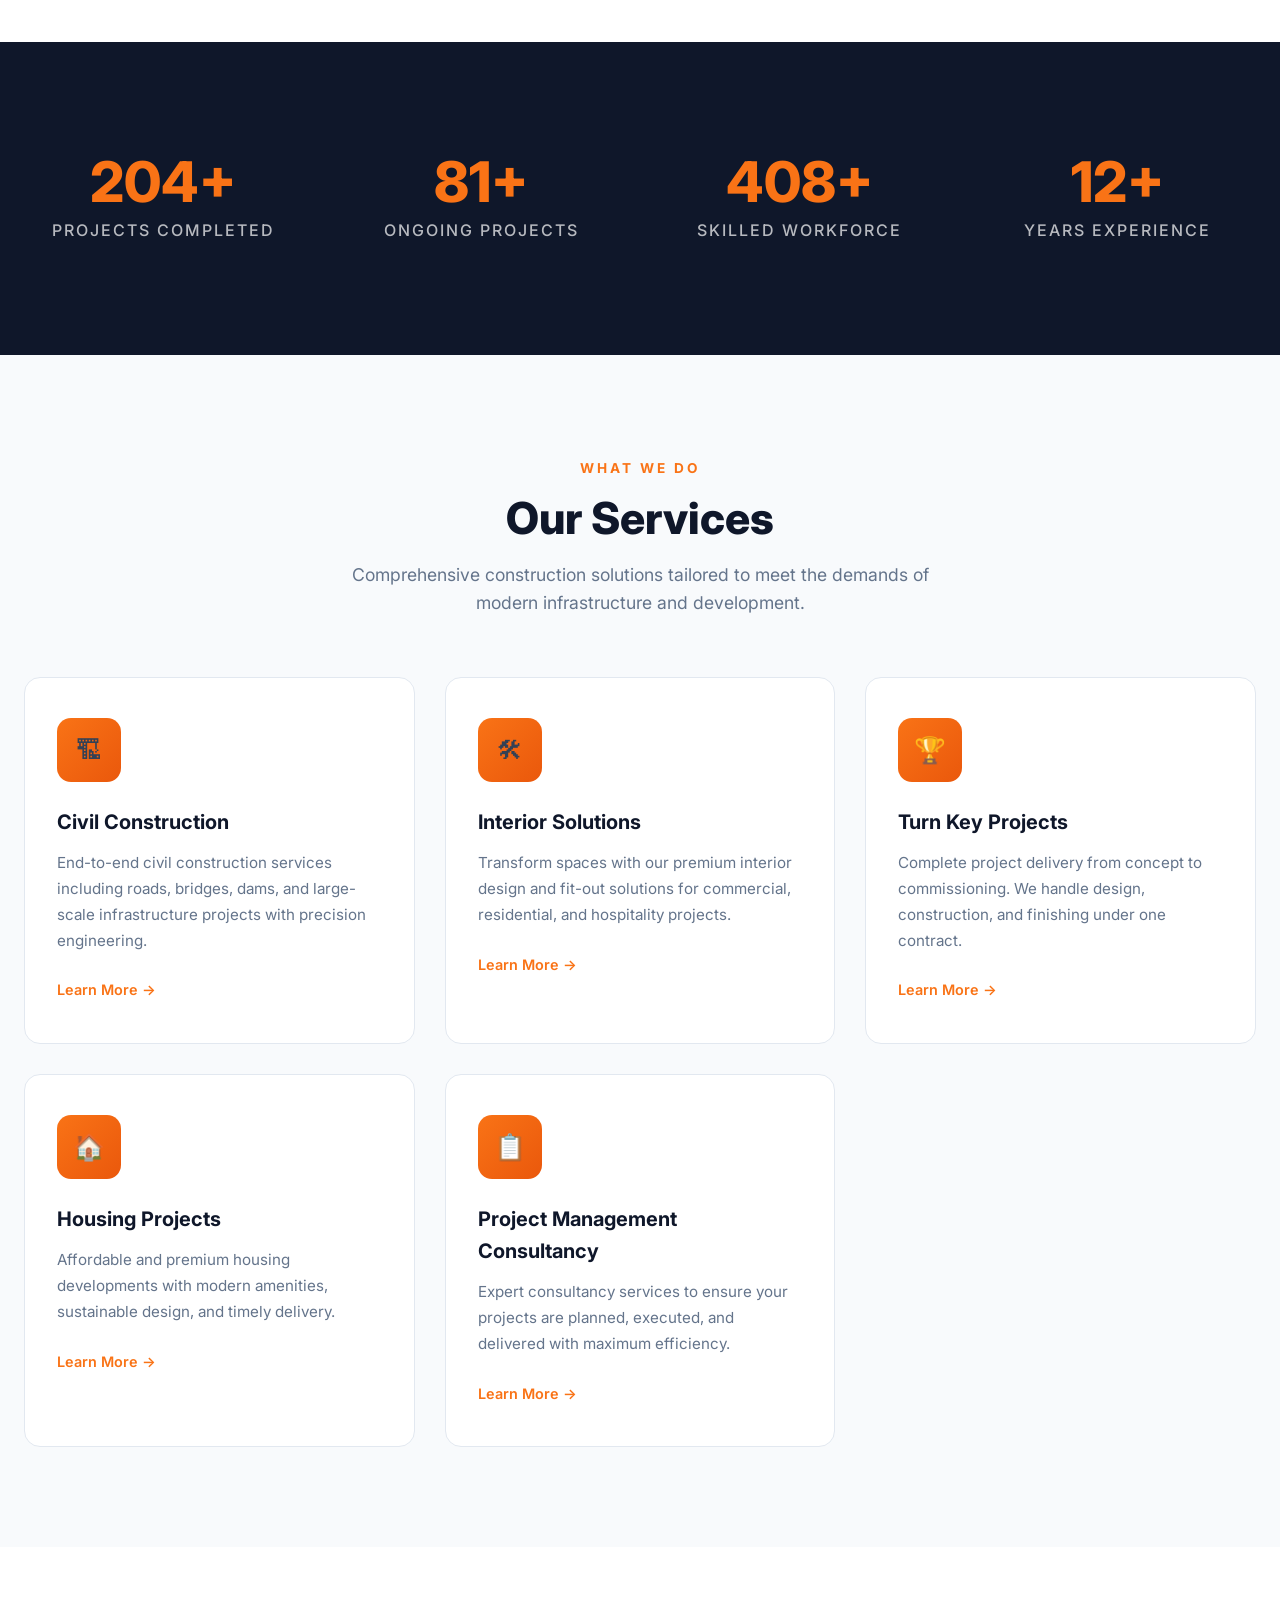
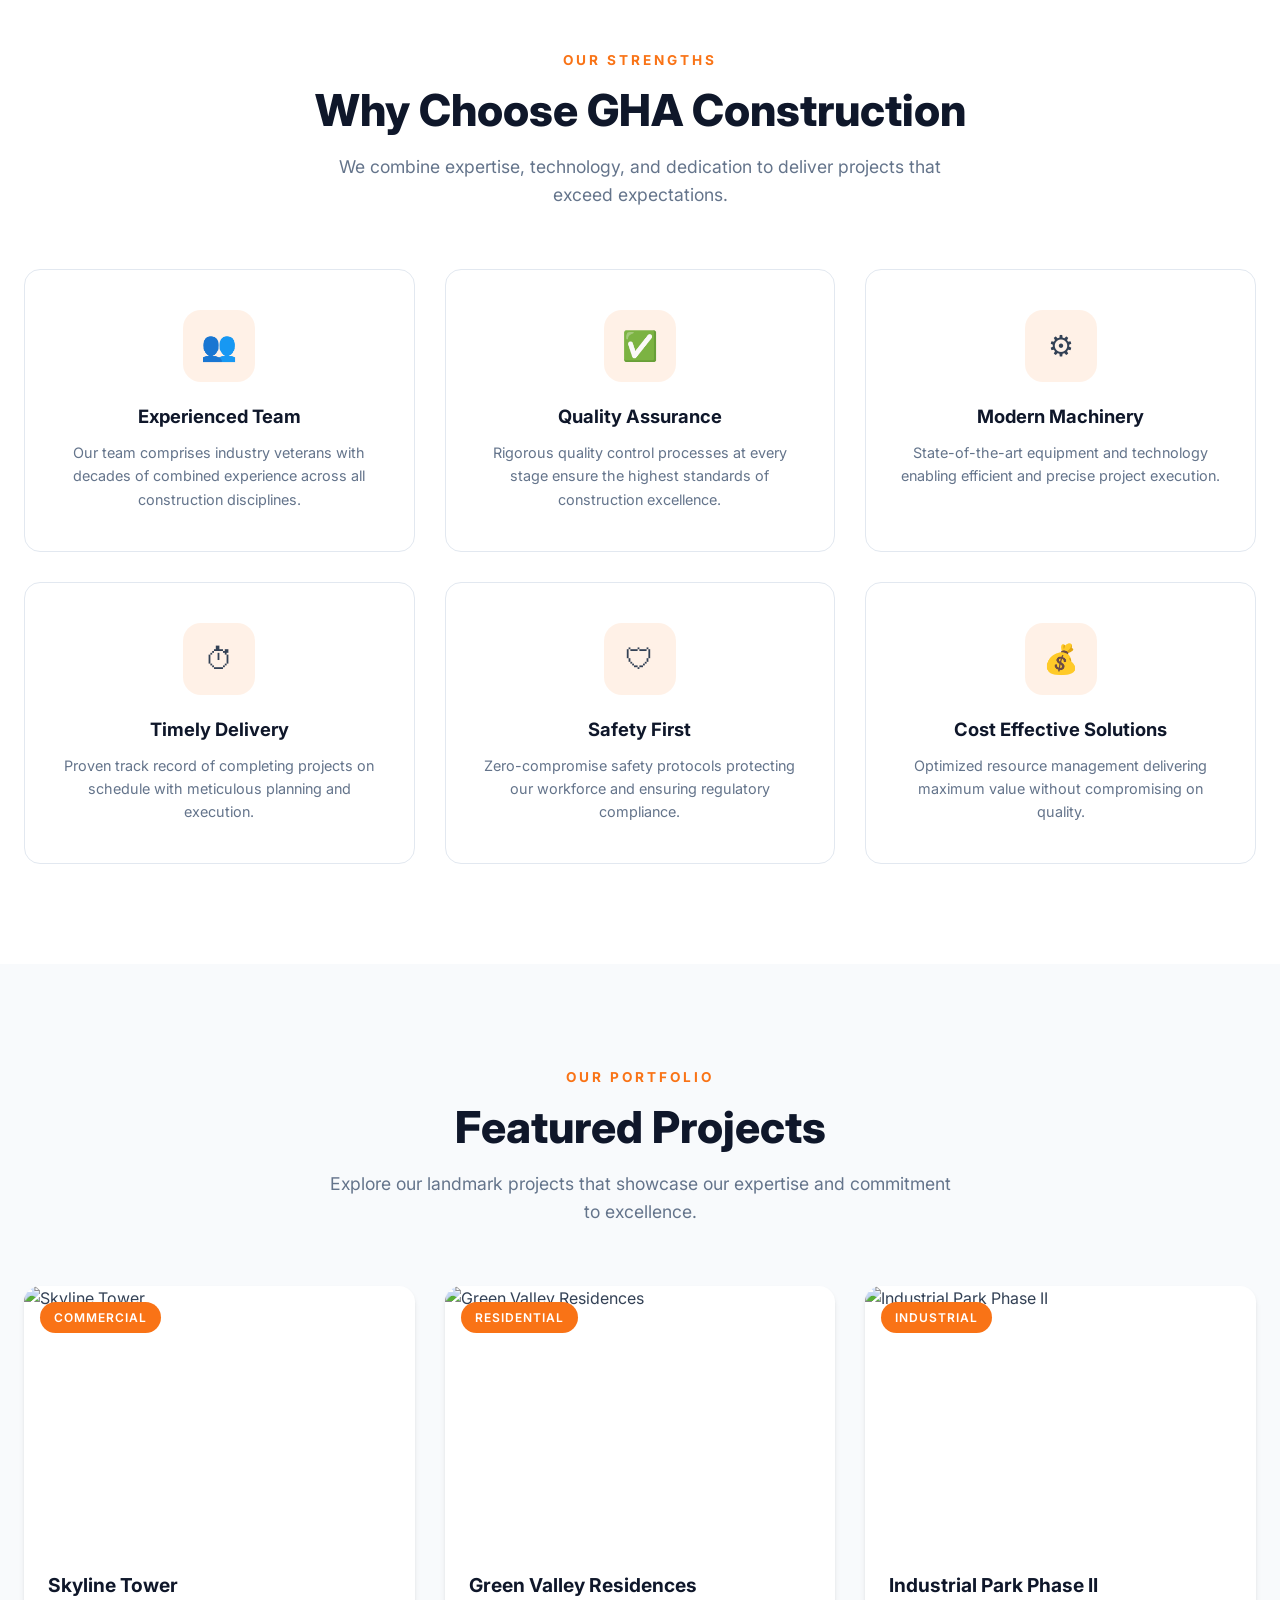
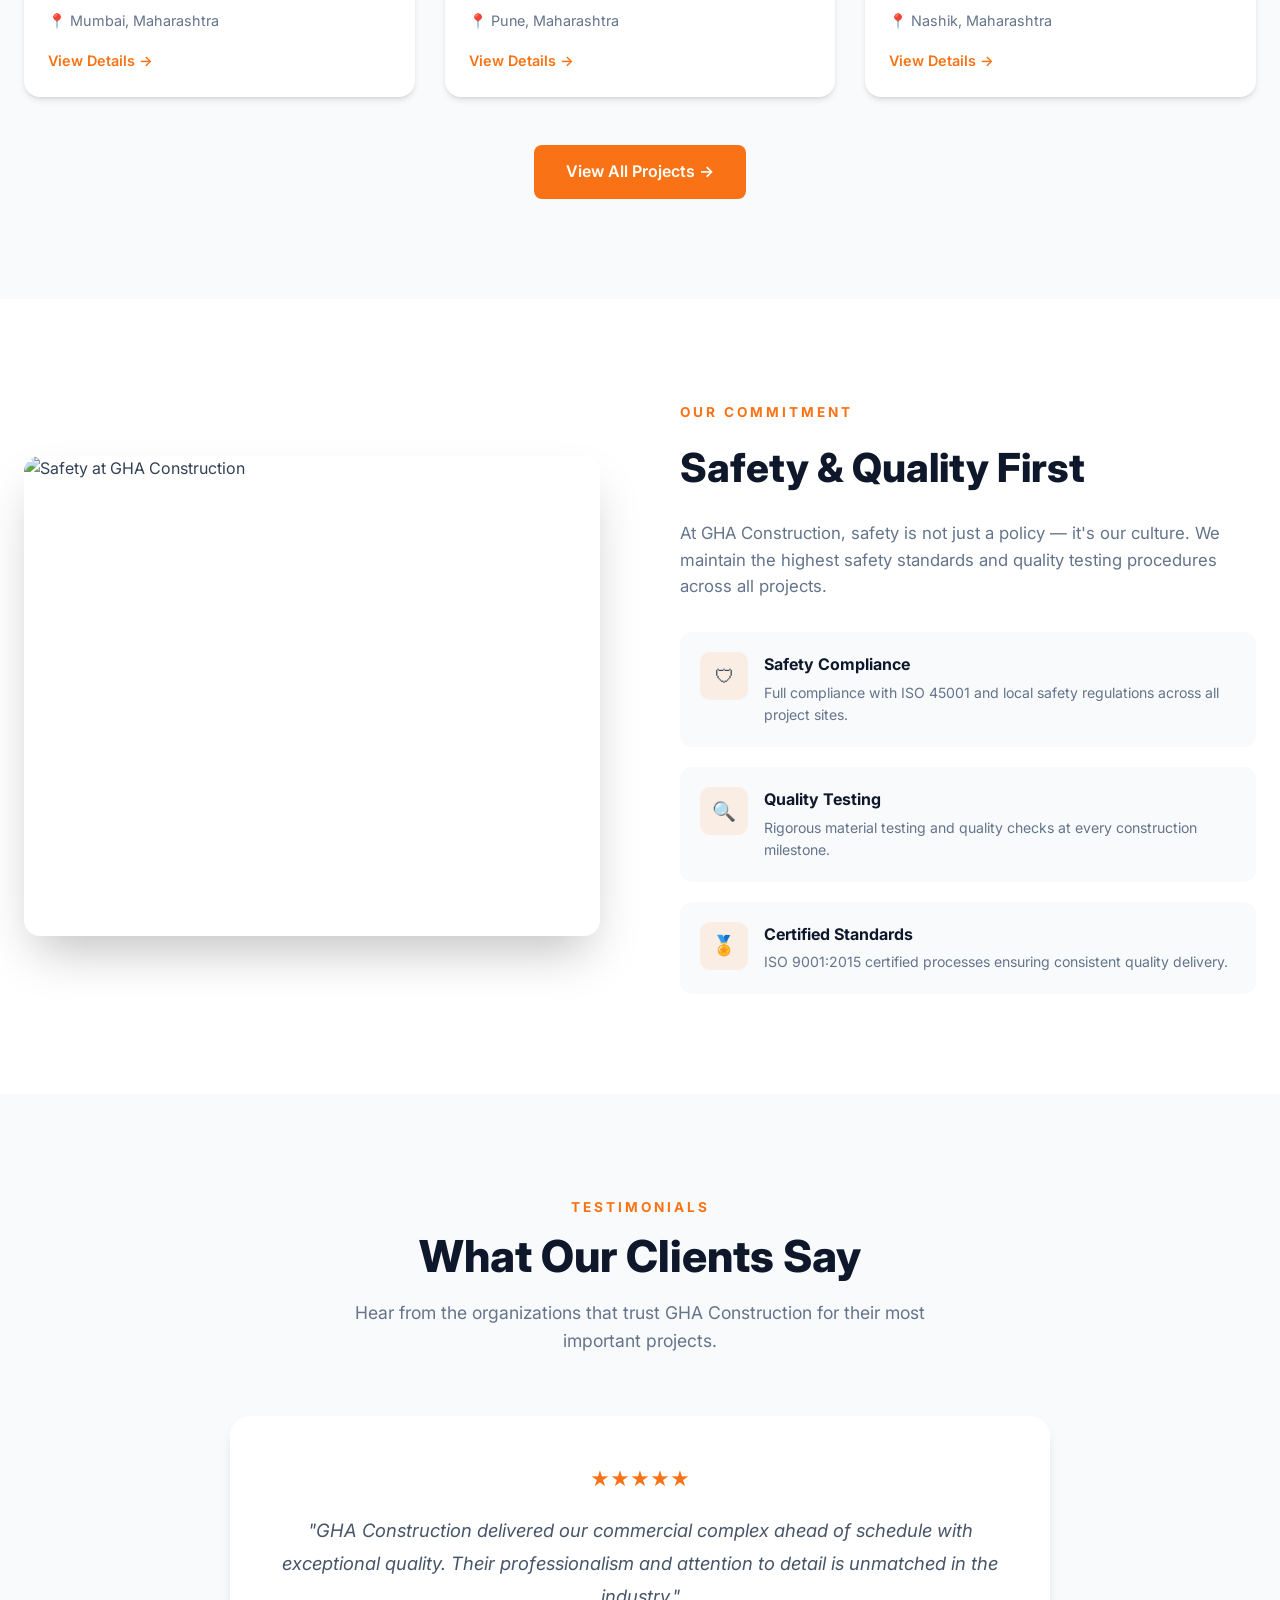
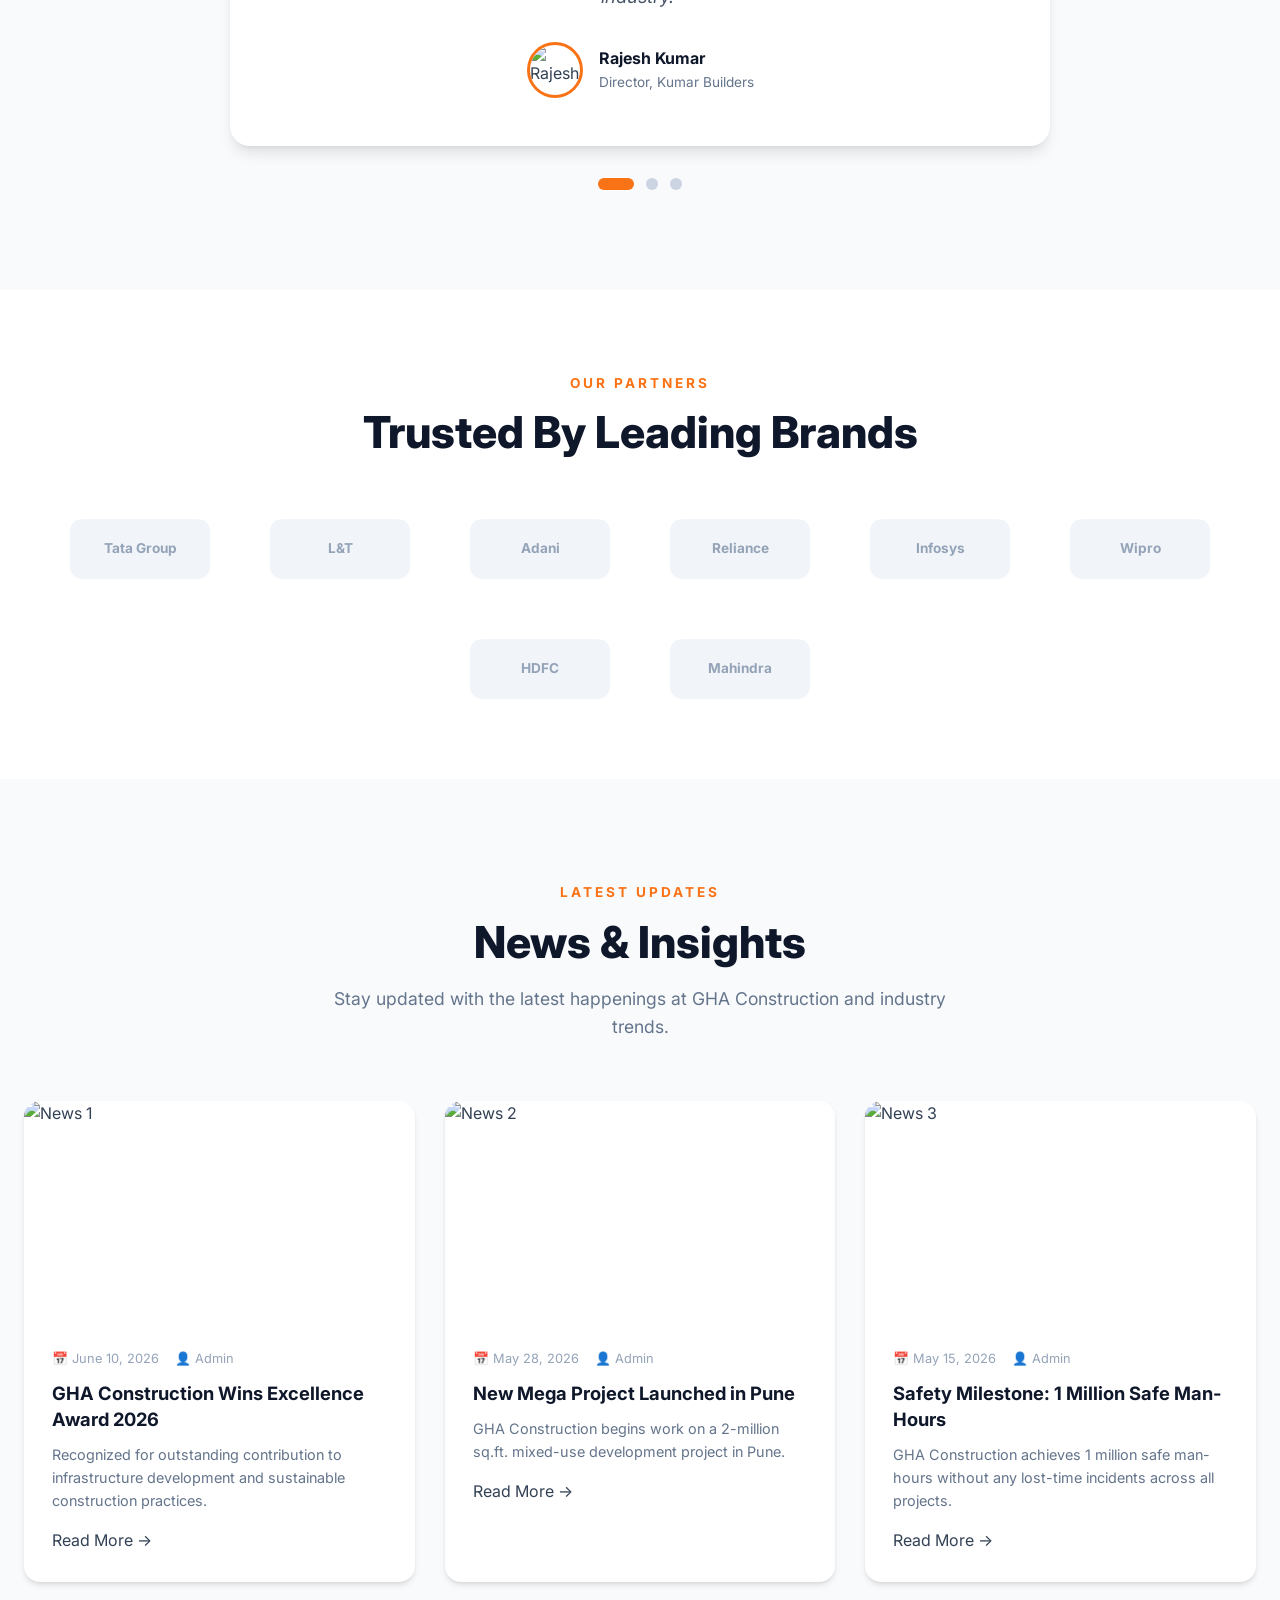
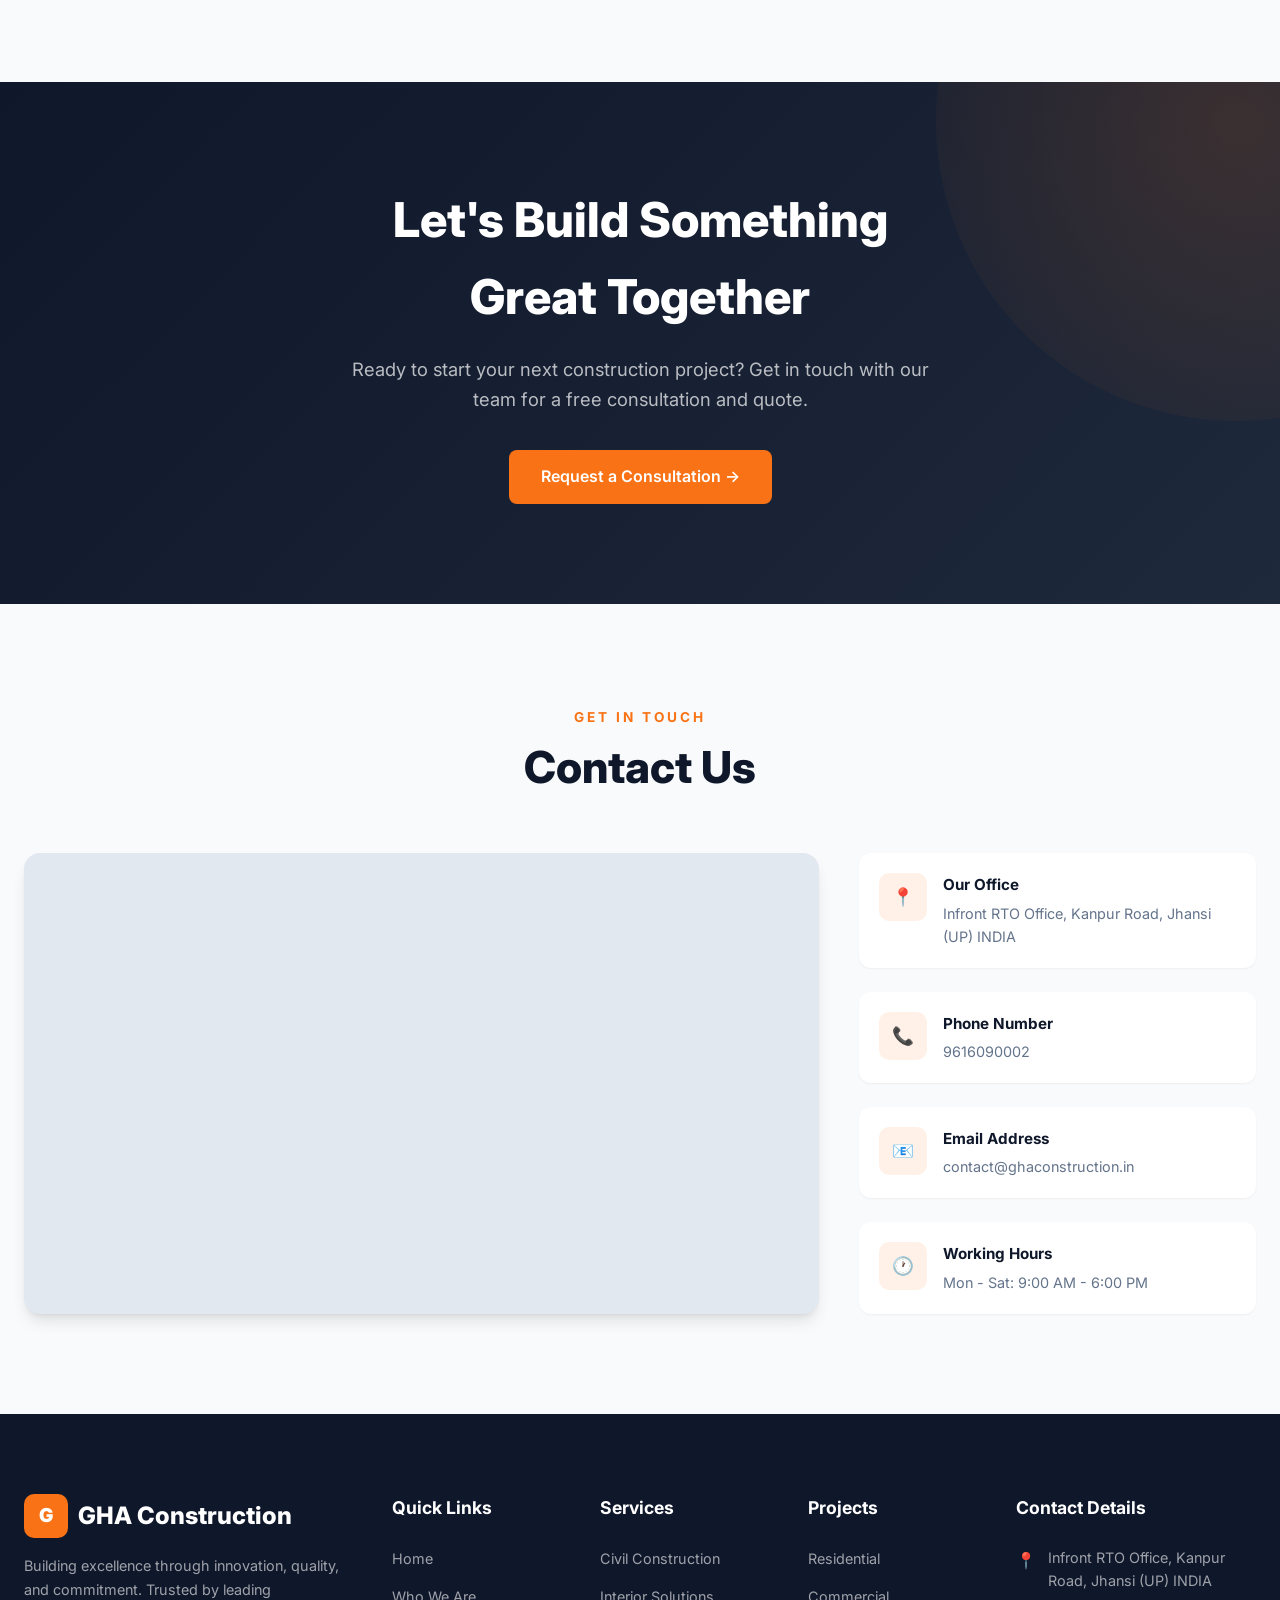
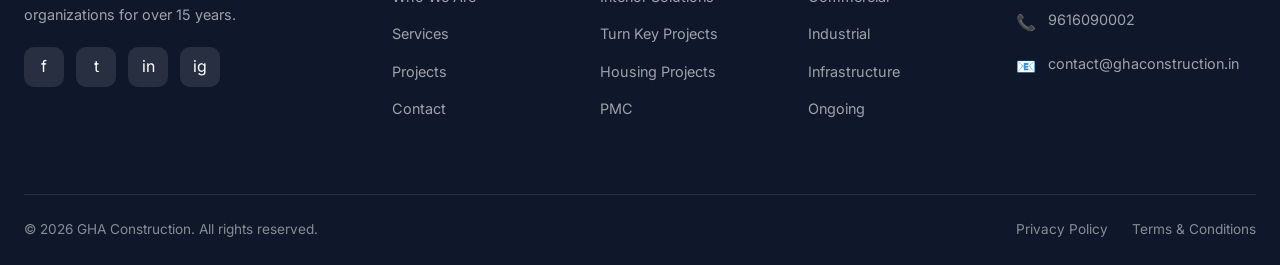
==== commit 7f296955: "Fix hero page not showing without JavaScript - Add .nojekyll to prevent Jekyll processing on GitHub " ====
--- a/index.html
+++ b/index.html
@@ -9,6 +9,7 @@
   <link rel="preconnect" href="https://fonts.gstatic.com" crossorigin>
   <link href="https://fonts.googleapis.com/css2?family=Inter:wght@400;500;600;700;800&display=swap" rel="stylesheet">
   <link rel="stylesheet" href="styles.css">
+  <script>document.documentElement.classList.add('js');</script>
 </head>
 <body>
 
--- a/styles.css
+++ b/styles.css
@@ -458,7 +458,7 @@
 }
 
 /* --- Stagger Reveal Animation --- */
-[data-reveal="stagger"] {
+.js [data-reveal="stagger"] {
   opacity: 0;
   transform: translateY(40px);
   transition: opacity 1.2s cubic-bezier(0.16, 1, 0.3, 1),
@@ -471,7 +471,7 @@
 }
 
 /* --- Heading clip-path reveal (after center reveal) --- */
-.hero-text h1 {
+.js .hero-text h1 {
   clip-path: inset(0 0 100% 0);
   transition: clip-path 1.4s cubic-bezier(0.77, 0, 0.18, 1) 0.1s;
   opacity: 1;
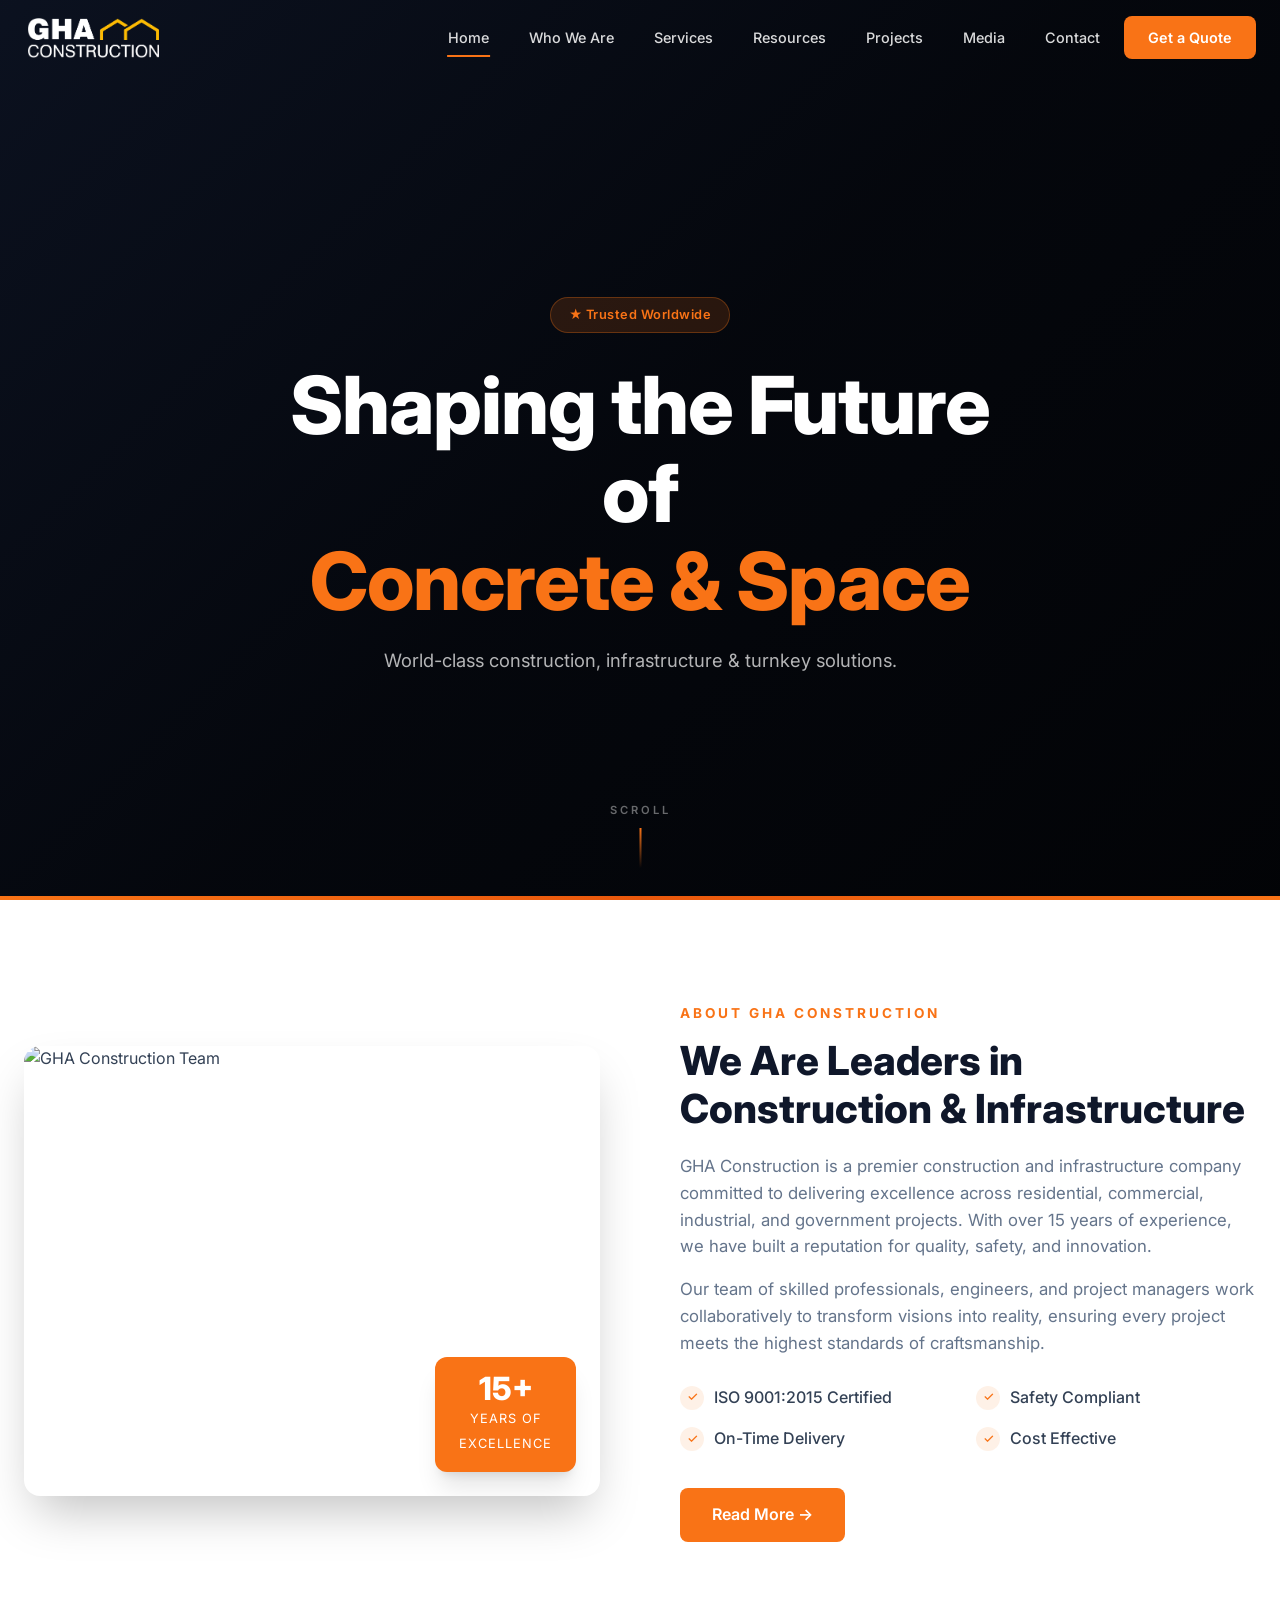
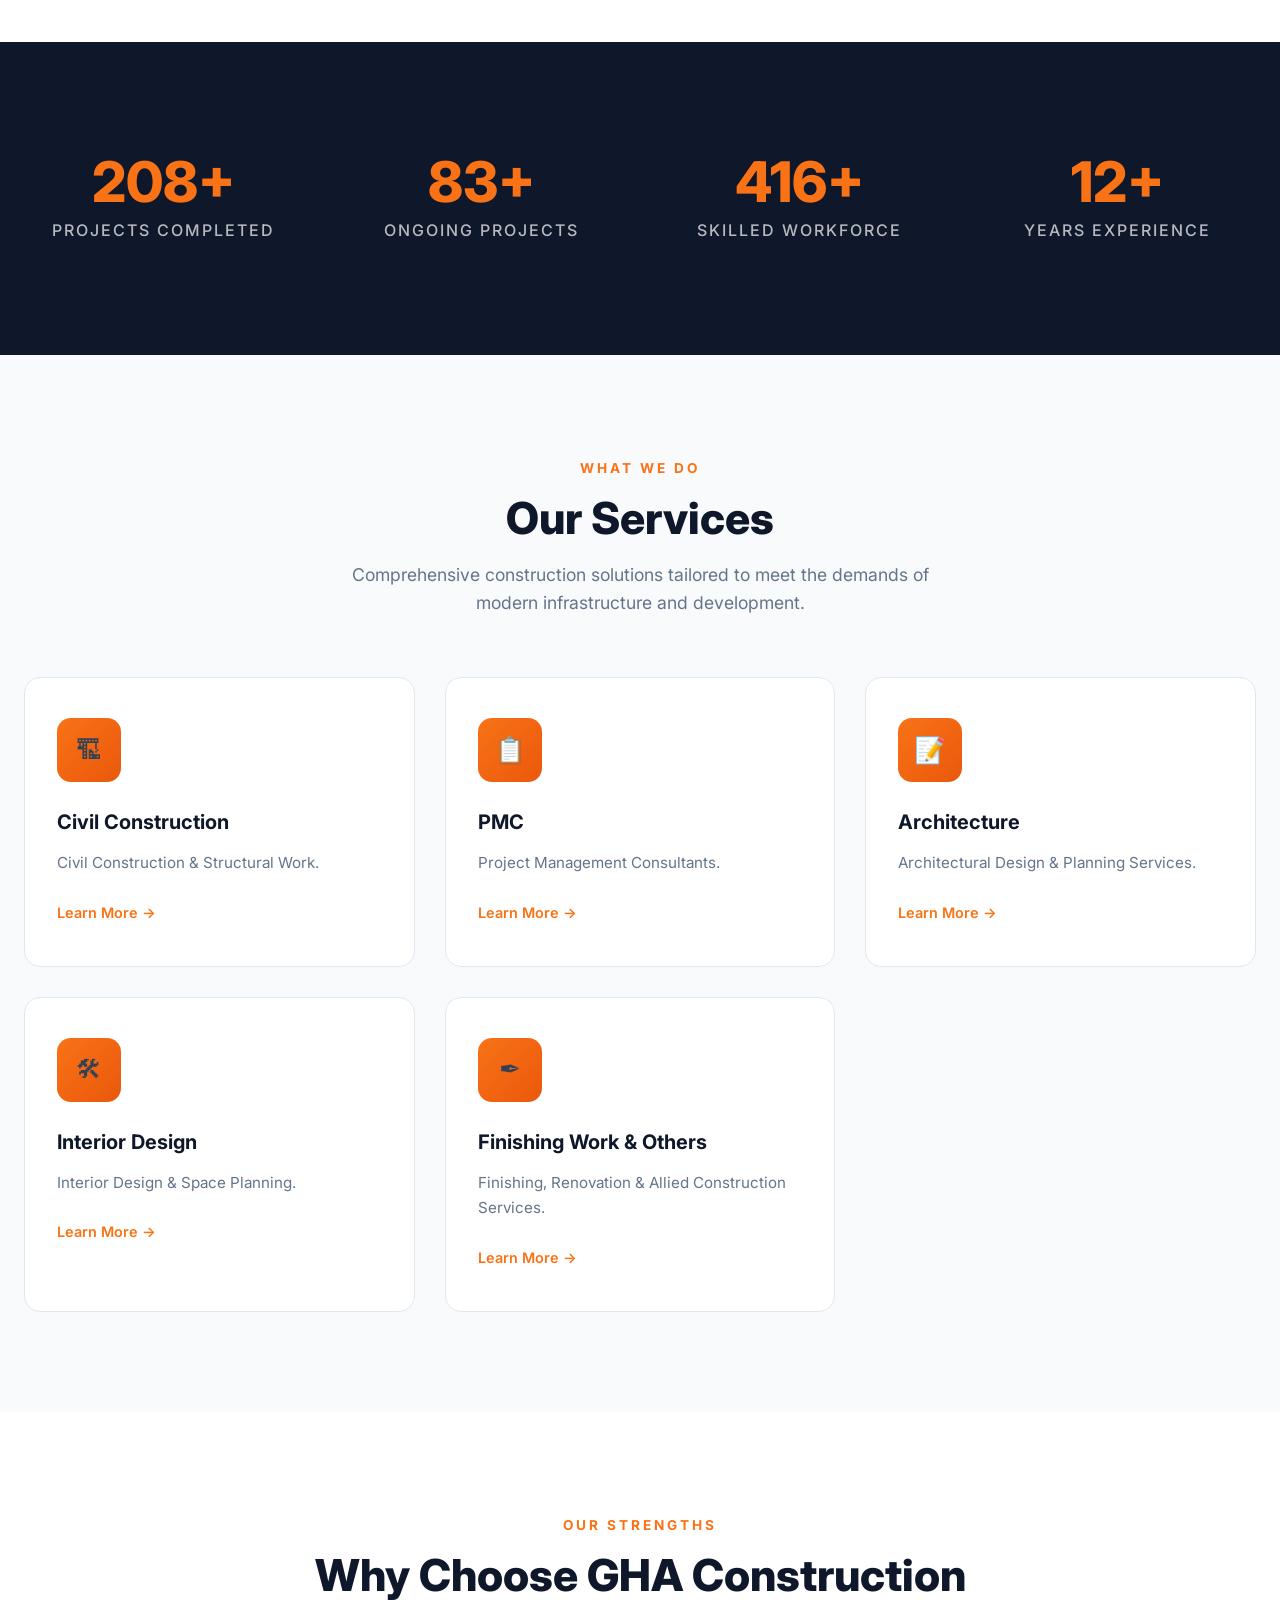
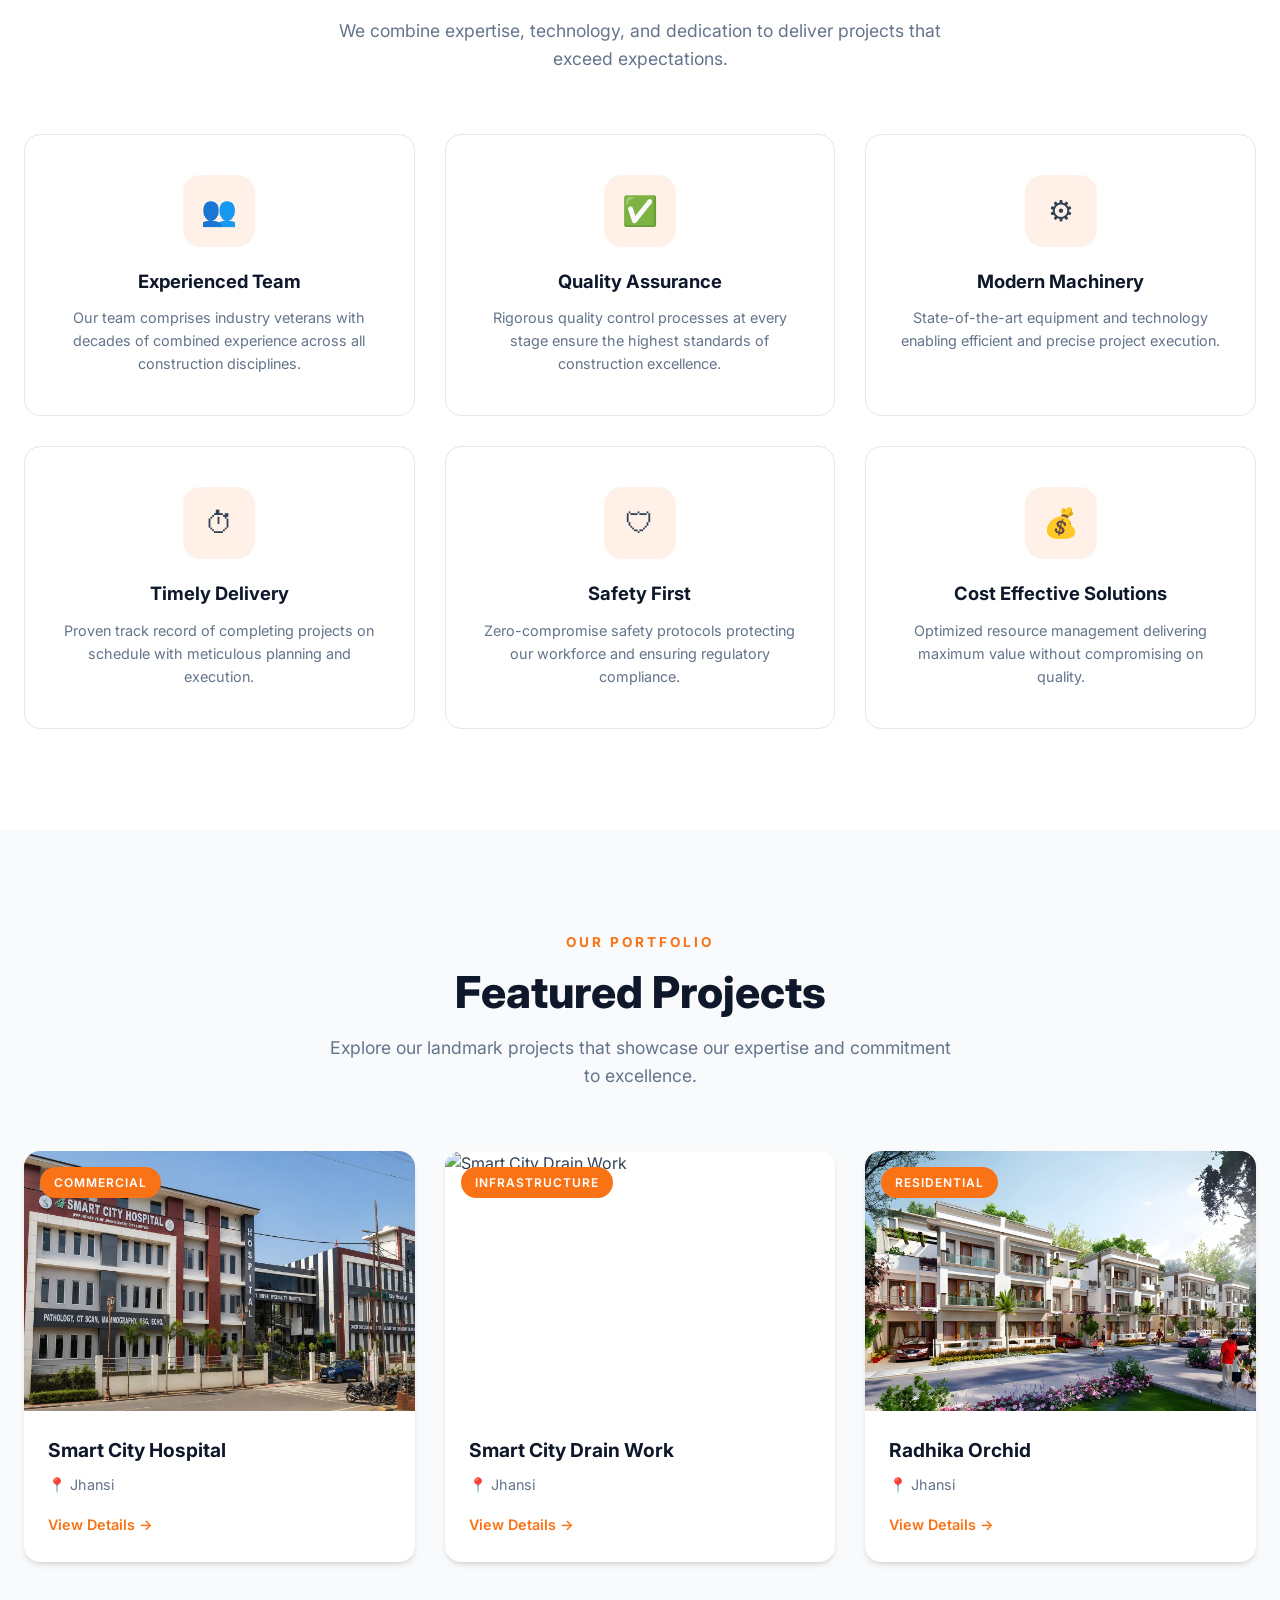
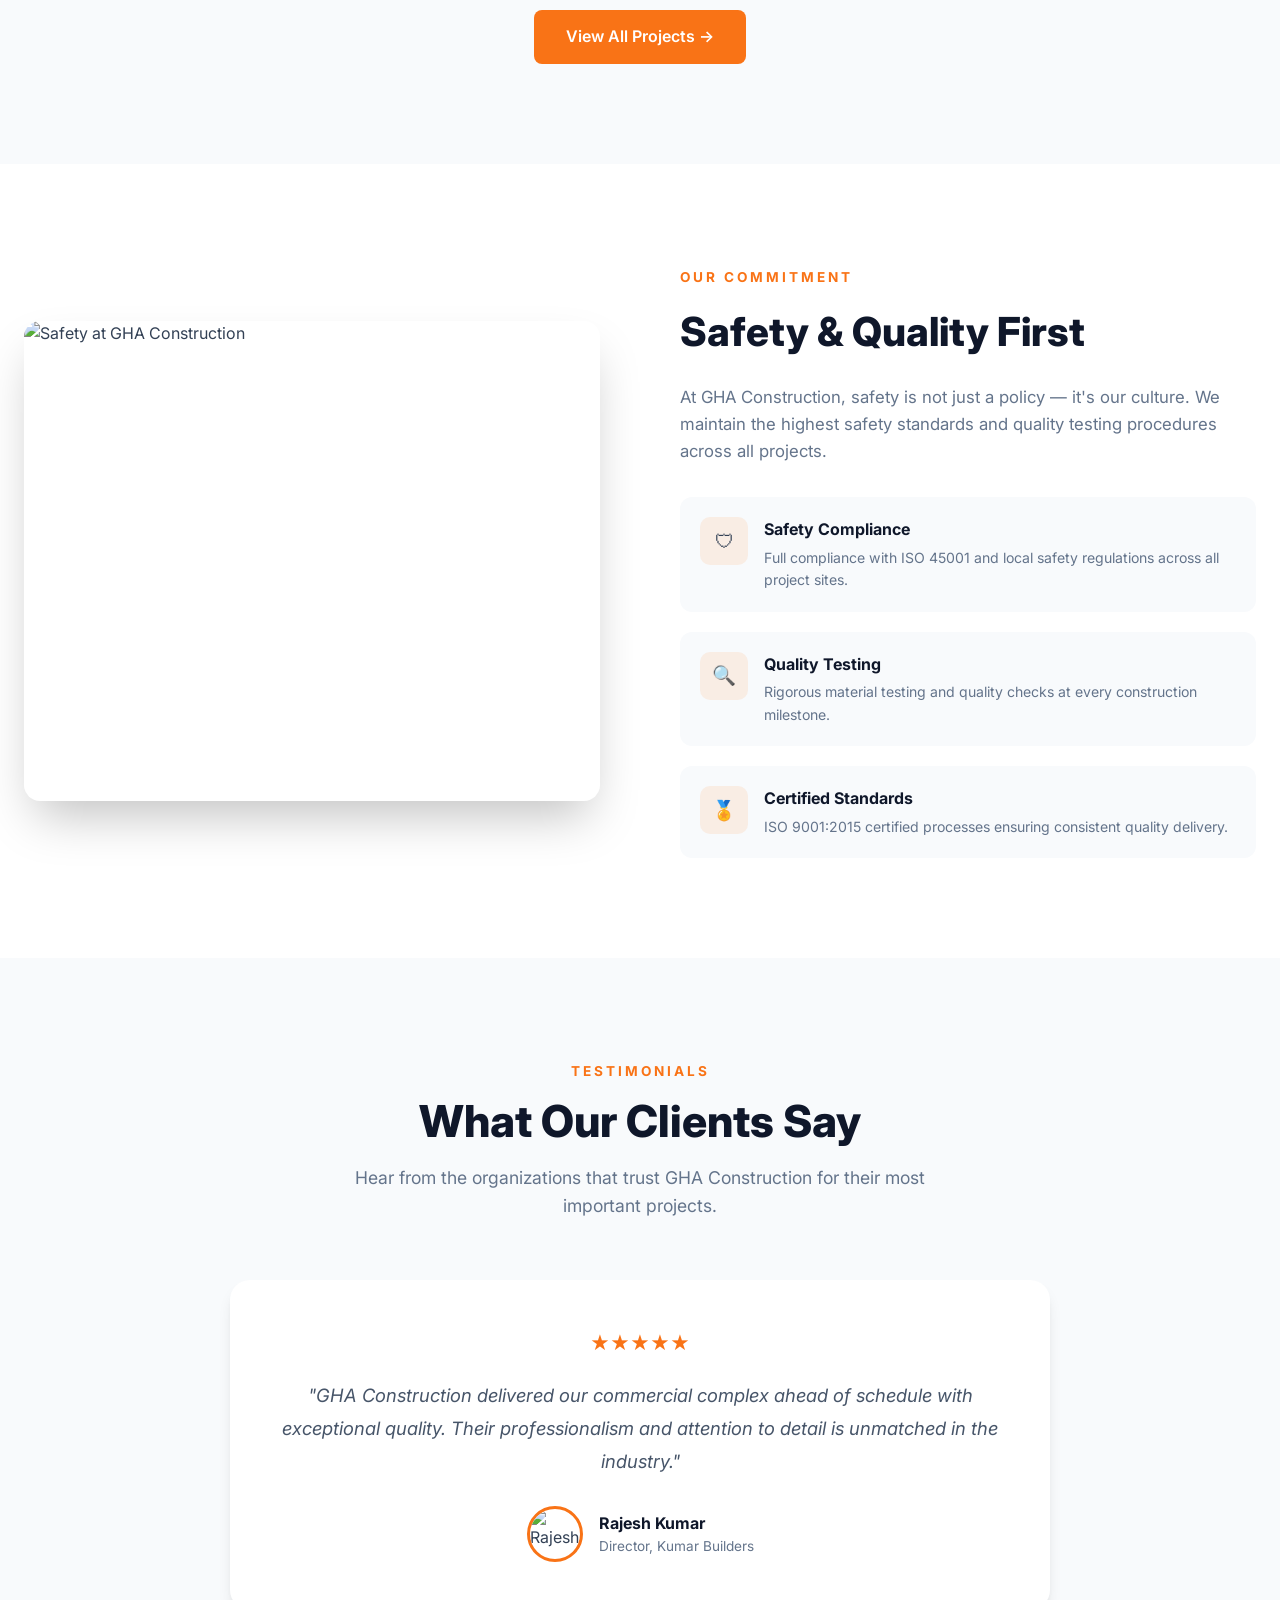
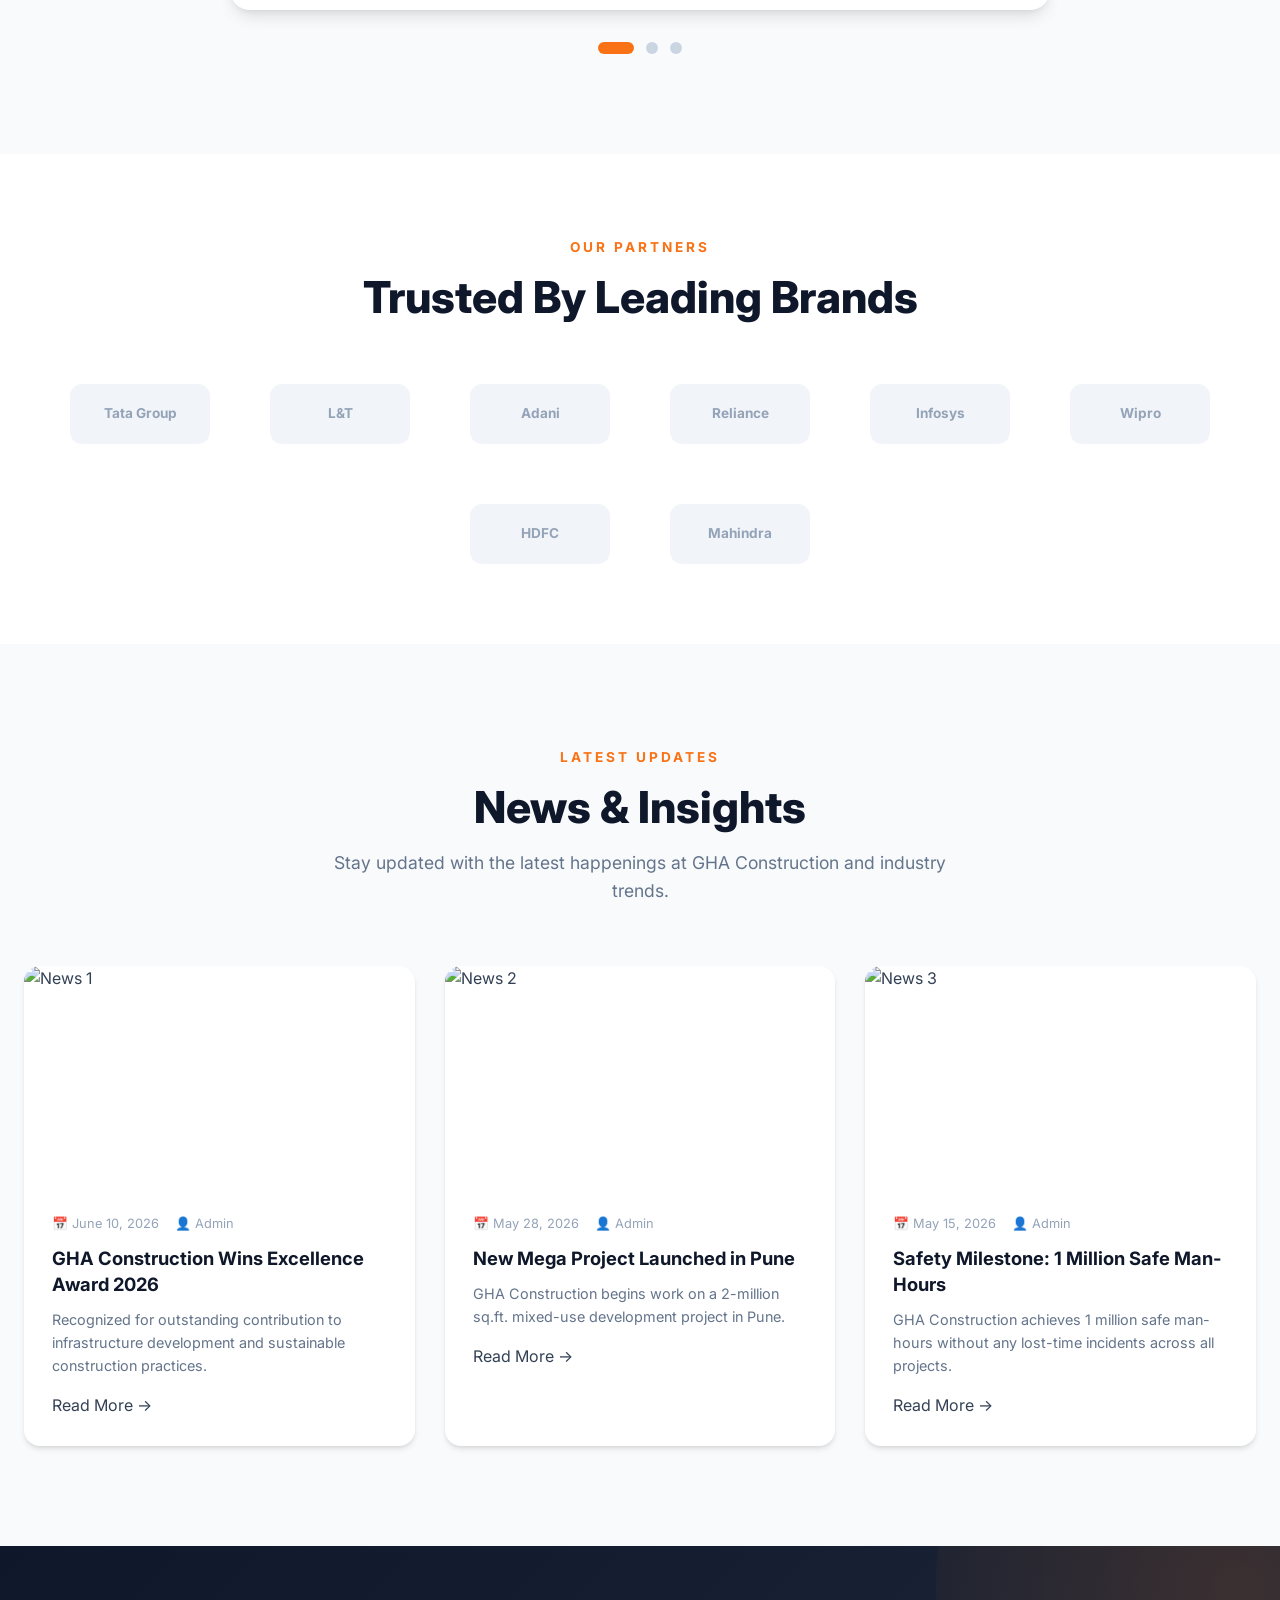
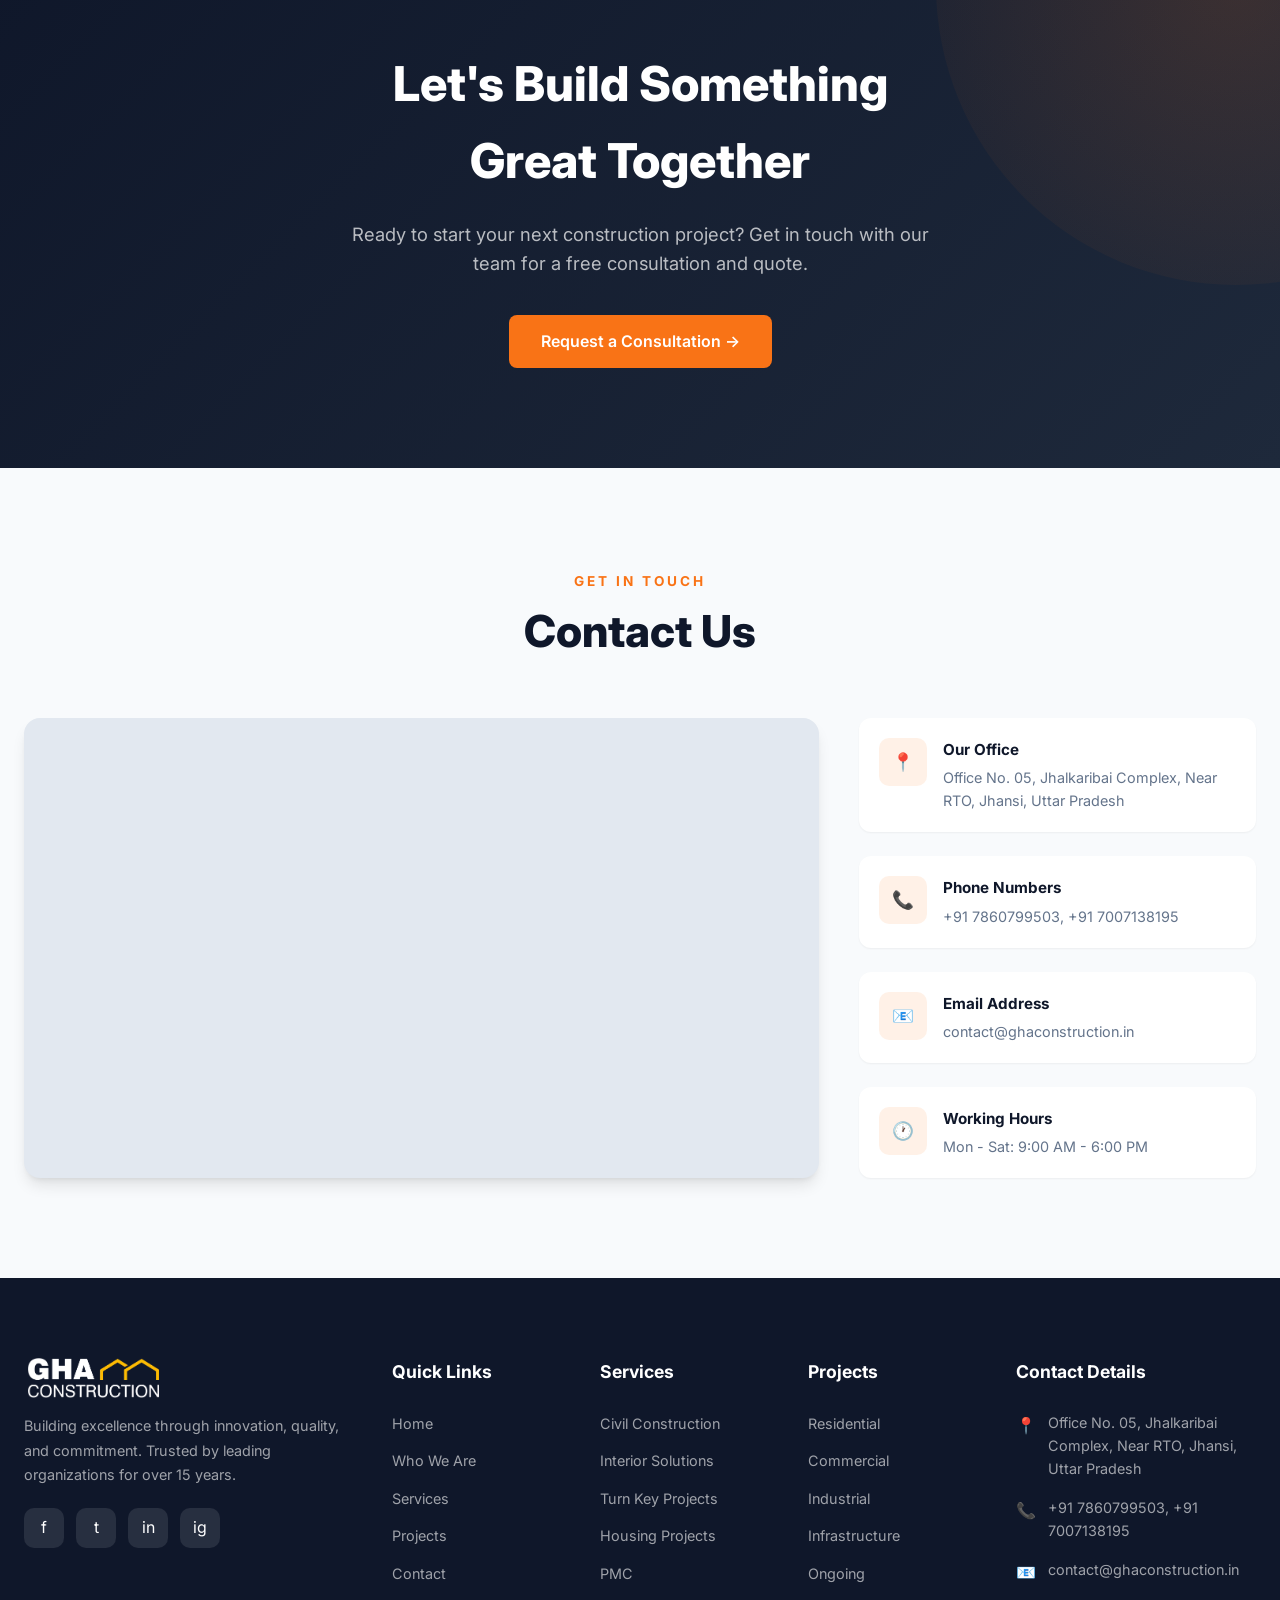
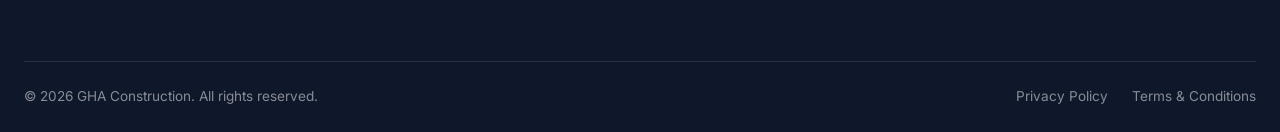
==== commit 4cdbac8e: "Update portfolio images, logo, google map embed, and styling" ====
--- a/index.html
+++ b/index.html
@@ -17,8 +17,8 @@
 <header class="header" id="header">
   <div class="container">
     <a href="index.html" class="logo">
-      <div class="logo-icon">G</div>
-      GHA Construction
+      <img src="images/Logo/logo wide white.webp" alt="GHA Construction Logo" class="logo-img logo-img-light">
+      <img src="images/Logo/logo wide.webp" alt="GHA Construction Logo" class="logo-img logo-img-dark">
     </a>
     <nav class="nav-menu" id="navMenu">
       <a href="index.html" class="nav-link active">Home</a>
@@ -134,38 +134,7 @@
       <h2 class="section-title">Our Services</h2>
       <p class="section-subtitle">Comprehensive construction solutions tailored to meet the demands of modern infrastructure and development.</p>
     </div>
-    <div class="services-grid">
-      <div class="service-card animate-on-scroll">
-        <div class="service-icon">&#127959;</div>
-        <h3>Civil Construction</h3>
-        <p>End-to-end civil construction services including roads, bridges, dams, and large-scale infrastructure projects with precision engineering.</p>
-        <a href="services.html" class="btn-link">Learn More &#8594;</a>
-      </div>
-      <div class="service-card animate-on-scroll">
-        <div class="service-icon">&#128736;</div>
-        <h3>Interior Solutions</h3>
-        <p>Transform spaces with our premium interior design and fit-out solutions for commercial, residential, and hospitality projects.</p>
-        <a href="services.html" class="btn-link">Learn More &#8594;</a>
-      </div>
-      <div class="service-card animate-on-scroll">
-        <div class="service-icon">&#127942;</div>
-        <h3>Turn Key Projects</h3>
-        <p>Complete project delivery from concept to commissioning. We handle design, construction, and finishing under one contract.</p>
-        <a href="services.html" class="btn-link">Learn More &#8594;</a>
-      </div>
-      <div class="service-card animate-on-scroll">
-        <div class="service-icon">&#127968;</div>
-        <h3>Housing Projects</h3>
-        <p>Affordable and premium housing developments with modern amenities, sustainable design, and timely delivery.</p>
-        <a href="services.html" class="btn-link">Learn More &#8594;</a>
-      </div>
-      <div class="service-card animate-on-scroll">
-        <div class="service-icon">&#128203;</div>
-        <h3>Project Management Consultancy</h3>
-        <p>Expert consultancy services to ensure your projects are planned, executed, and delivered with maximum efficiency.</p>
-        <a href="services.html" class="btn-link">Learn More &#8594;</a>
-      </div>
-    </div>
+    <div class="services-grid"></div>
   </div>
 </section>
 
@@ -220,41 +189,7 @@
       <h2 class="section-title">Featured Projects</h2>
       <p class="section-subtitle">Explore our landmark projects that showcase our expertise and commitment to excellence.</p>
     </div>
-    <div class="projects-grid">
-      <div class="project-card animate-on-scroll">
-        <div class="project-image">
-          <img src="https://images.unsplash.com/photo-1486406146926-c627a92ad1ab?w=600&q=80" alt="Skyline Tower">
-          <span class="project-category">Commercial</span>
-        </div>
-        <div class="project-info">
-          <h3>Skyline Tower</h3>
-          <span class="location">&#128205; Mumbai, Maharashtra</span>
-          <a href="projects.html" class="btn-link">View Details &#8594;</a>
-        </div>
-      </div>
-      <div class="project-card animate-on-scroll">
-        <div class="project-image">
-          <img src="https://images.unsplash.com/photo-1545324418-cc1a3fa10c00?w=600&q=80" alt="Green Valley Residences">
-          <span class="project-category">Residential</span>
-        </div>
-        <div class="project-info">
-          <h3>Green Valley Residences</h3>
-          <span class="location">&#128205; Pune, Maharashtra</span>
-          <a href="projects.html" class="btn-link">View Details &#8594;</a>
-        </div>
-      </div>
-      <div class="project-card animate-on-scroll">
-        <div class="project-image">
-          <img src="https://images.unsplash.com/photo-1581094794329-c8112a89af12?w=600&q=80" alt="Industrial Park Phase II">
-          <span class="project-category">Industrial</span>
-        </div>
-        <div class="project-info">
-          <h3>Industrial Park Phase II</h3>
-          <span class="location">&#128205; Nashik, Maharashtra</span>
-          <a href="projects.html" class="btn-link">View Details &#8594;</a>
-        </div>
-      </div>
-    </div>
+    <div class="projects-grid"></div>
     <div style="text-align:center; margin-top:48px;">
       <a href="projects.html" class="btn btn-primary">View All Projects &#8594;</a>
     </div>
@@ -452,21 +387,21 @@
     </div>
     <div class="contact-preview-grid">
       <div class="contact-map">
-        <iframe src="https://www.google.com/maps/embed?pb=!1m18!1m12!1m3!1d3602.8!2d79.9!3d25.4!2m3!1f0!2f0!3f0!3m2!1i1024!2i768!4f13.1!3m3!1m2!1s0x0%3A0x0!2sJhansi%2C+UP!5e0!3m2!1sen!2sin" allowfullscreen="" loading="lazy"></iframe>
+        <iframe src="https://www.google.com/maps/embed?pb=!1m18!1m12!1m3!1d3602.1384025091724!2d78.59293081501438!3d25.44749798378036!2m3!1f0!2f0!3f0!3m2!1i1024!2i768!4f13.1!3m3!1m2!1s0x397777bf0a48187d%3A0x7a756c3bbdeff77e!2sVirangna+Jhalkari+Bai+commercial+Complex!5e0!3m2!1sen!2sin!4v1700000000000!5m2!1sen!2sin" allowfullscreen="" loading="lazy"></iframe>
       </div>
       <div class="contact-info-list">
         <div class="contact-info-item">
           <div class="contact-info-icon">&#128205;</div>
           <div>
             <h4>Our Office</h4>
-            <p>Infront RTO Office, Kanpur Road, Jhansi (UP) INDIA</p>
+            <p>Office No. 05, Jhalkaribai Complex, Near RTO, Jhansi, Uttar Pradesh</p>
           </div>
         </div>
         <div class="contact-info-item">
           <div class="contact-info-icon">&#128222;</div>
           <div>
-            <h4>Phone Number</h4>
-            <p>9616090002</p>
+            <h4>Phone Numbers</h4>
+            <p>+91 7860799503, +91 7007138195</p>
           </div>
         </div>
         <div class="contact-info-item">
@@ -494,8 +429,8 @@
     <div class="footer-grid">
       <div class="footer-about">
         <a href="index.html" class="logo">
-          <div class="logo-icon">G</div>
-          GHA Construction
+          <img src="images/Logo/logo wide white.webp" alt="GHA Construction Logo" class="logo-img logo-img-light">
+          <img src="images/Logo/logo wide.webp" alt="GHA Construction Logo" class="logo-img logo-img-dark">
         </a>
         <p>Building excellence through innovation, quality, and commitment. Trusted by leading organizations for over 15 years.</p>
         <div class="footer-social">
@@ -539,11 +474,11 @@
         <h4>Contact Details</h4>
         <div class="footer-contact-item">
           <span>&#128205;</span>
-          <p>Infront RTO Office, Kanpur Road, Jhansi (UP) INDIA</p>
+          <p>Office No. 05, Jhalkaribai Complex, Near RTO, Jhansi, Uttar Pradesh</p>
         </div>
         <div class="footer-contact-item">
           <span>&#128222;</span>
-          <p>9616090002</p>
+          <p>+91 7860799503, +91 7007138195</p>
         </div>
         <div class="footer-contact-item">
           <span>&#128231;</span>
@@ -561,6 +496,7 @@
   </div>
 </footer>
 
+<script src="portfolio-data.js"></script>
 <script src="script.js"></script>
 </body>
 </html>
--- a/styles.css
+++ b/styles.css
@@ -201,6 +201,36 @@
   font-weight: 800;
   color: var(--white);
   transition: var(--transition);
+}
+
+.logo-img {
+  height: 40px;
+  width: auto;
+  display: block;
+}
+
+.logo-img-light {
+  display: block;
+}
+
+.logo-img-dark {
+  display: none;
+}
+
+.header.scrolled .logo-img-light {
+  display: none;
+}
+
+.header.scrolled .logo-img-dark {
+  display: block;
+}
+
+.footer .logo-img-light {
+  display: block;
+}
+
+.footer .logo-img-dark {
+  display: none;
 }
 
 .logo-icon {
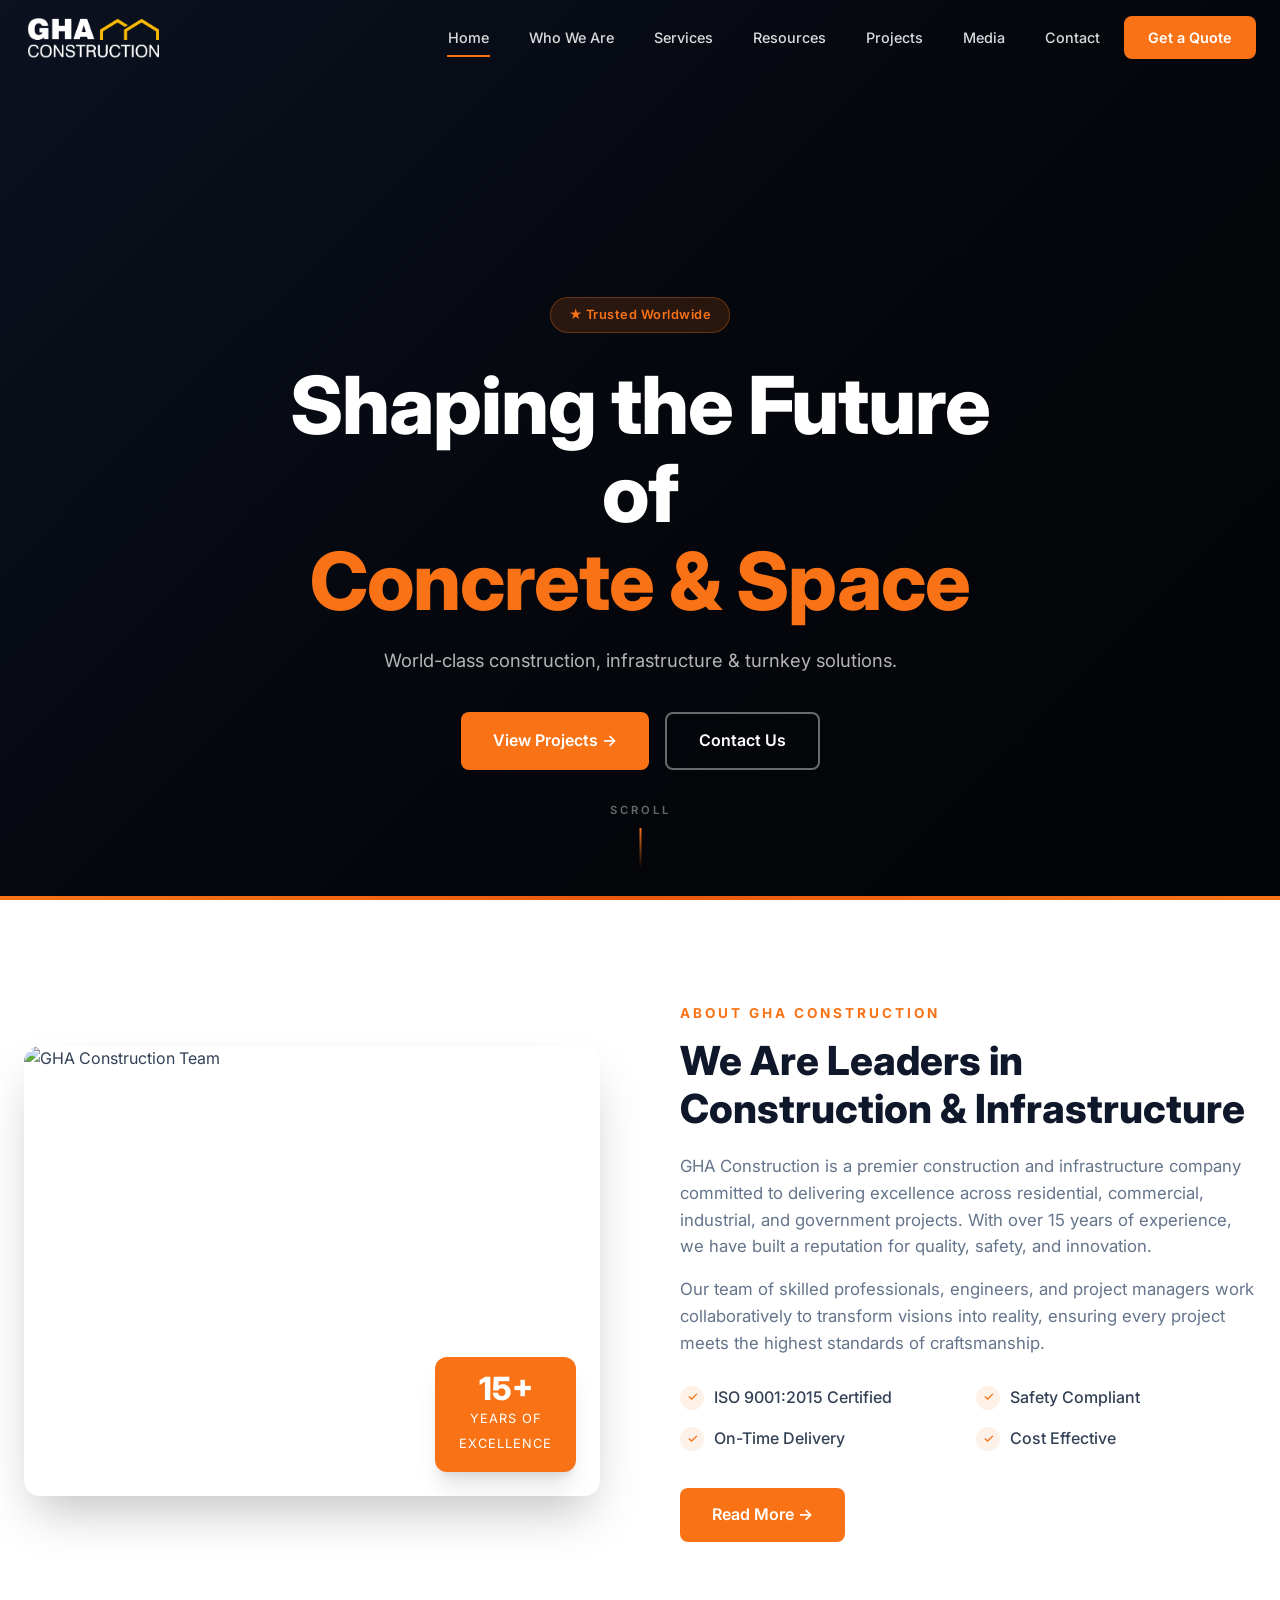
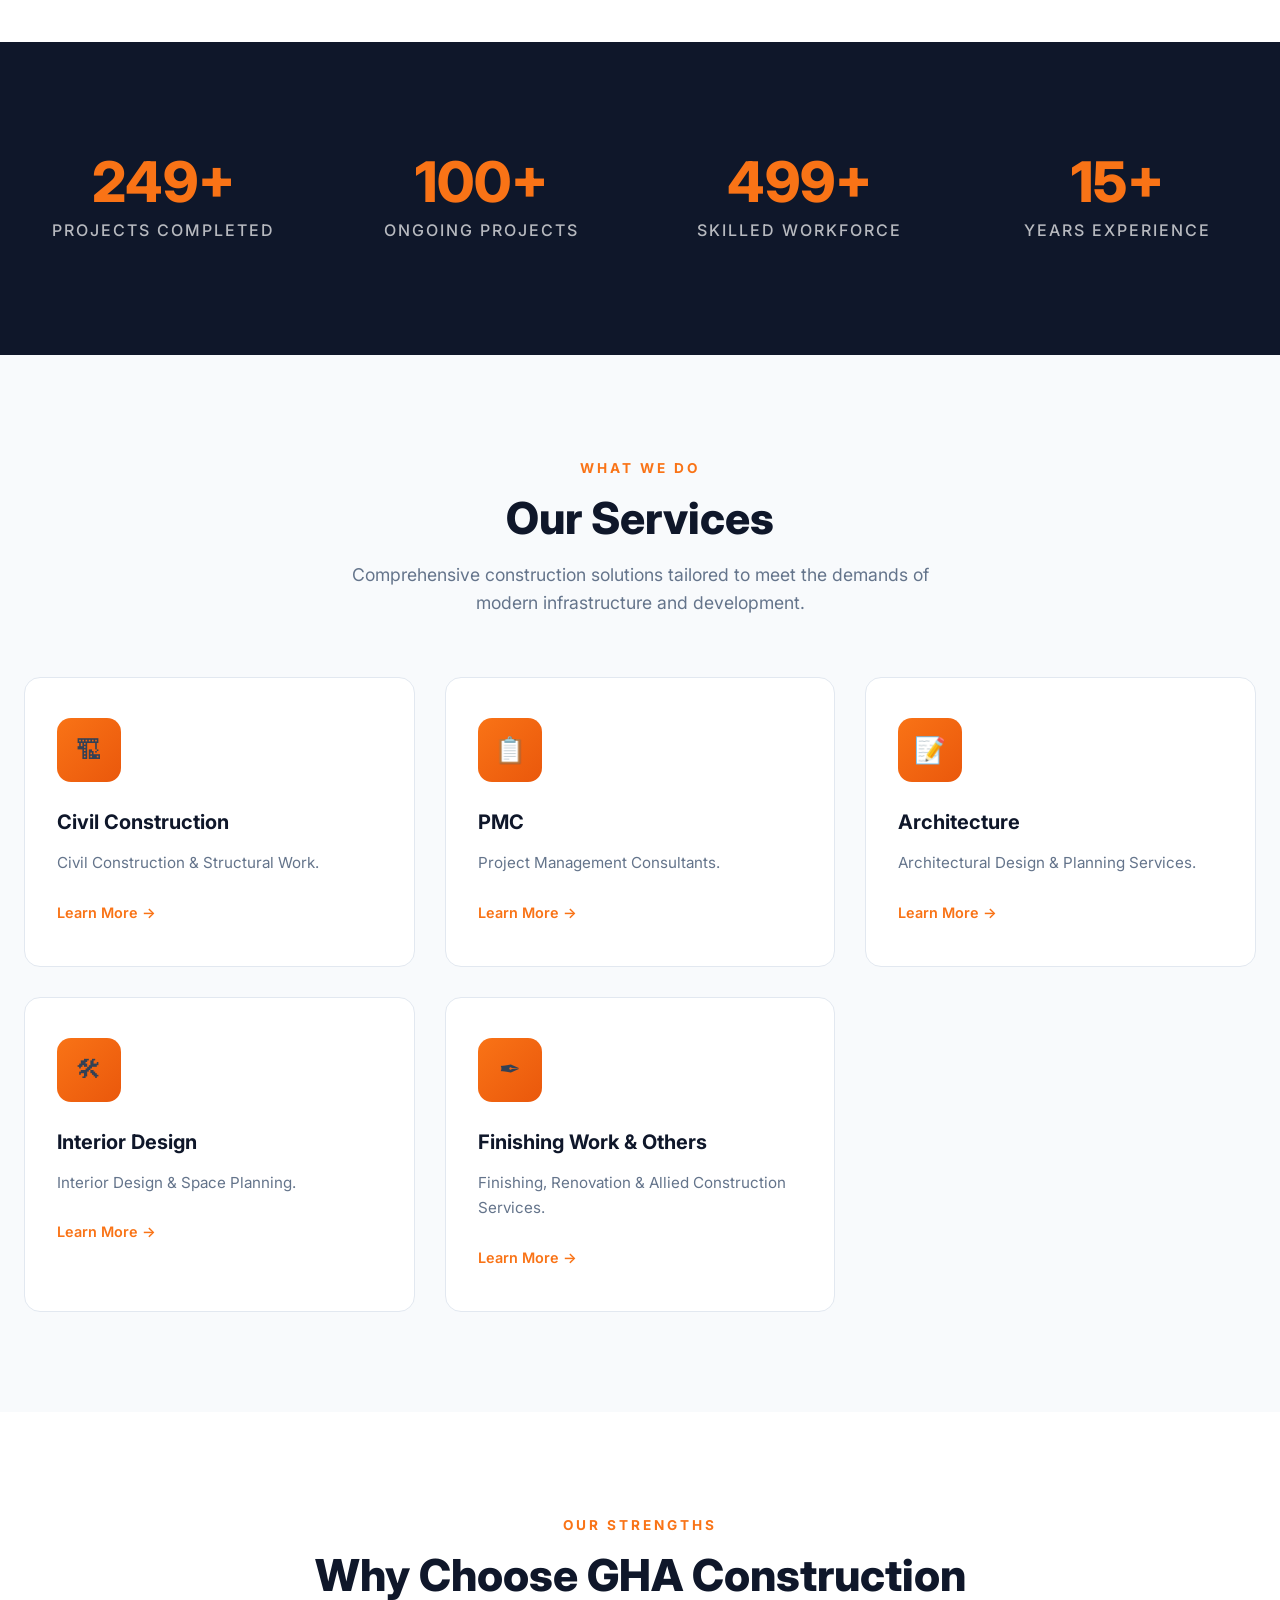
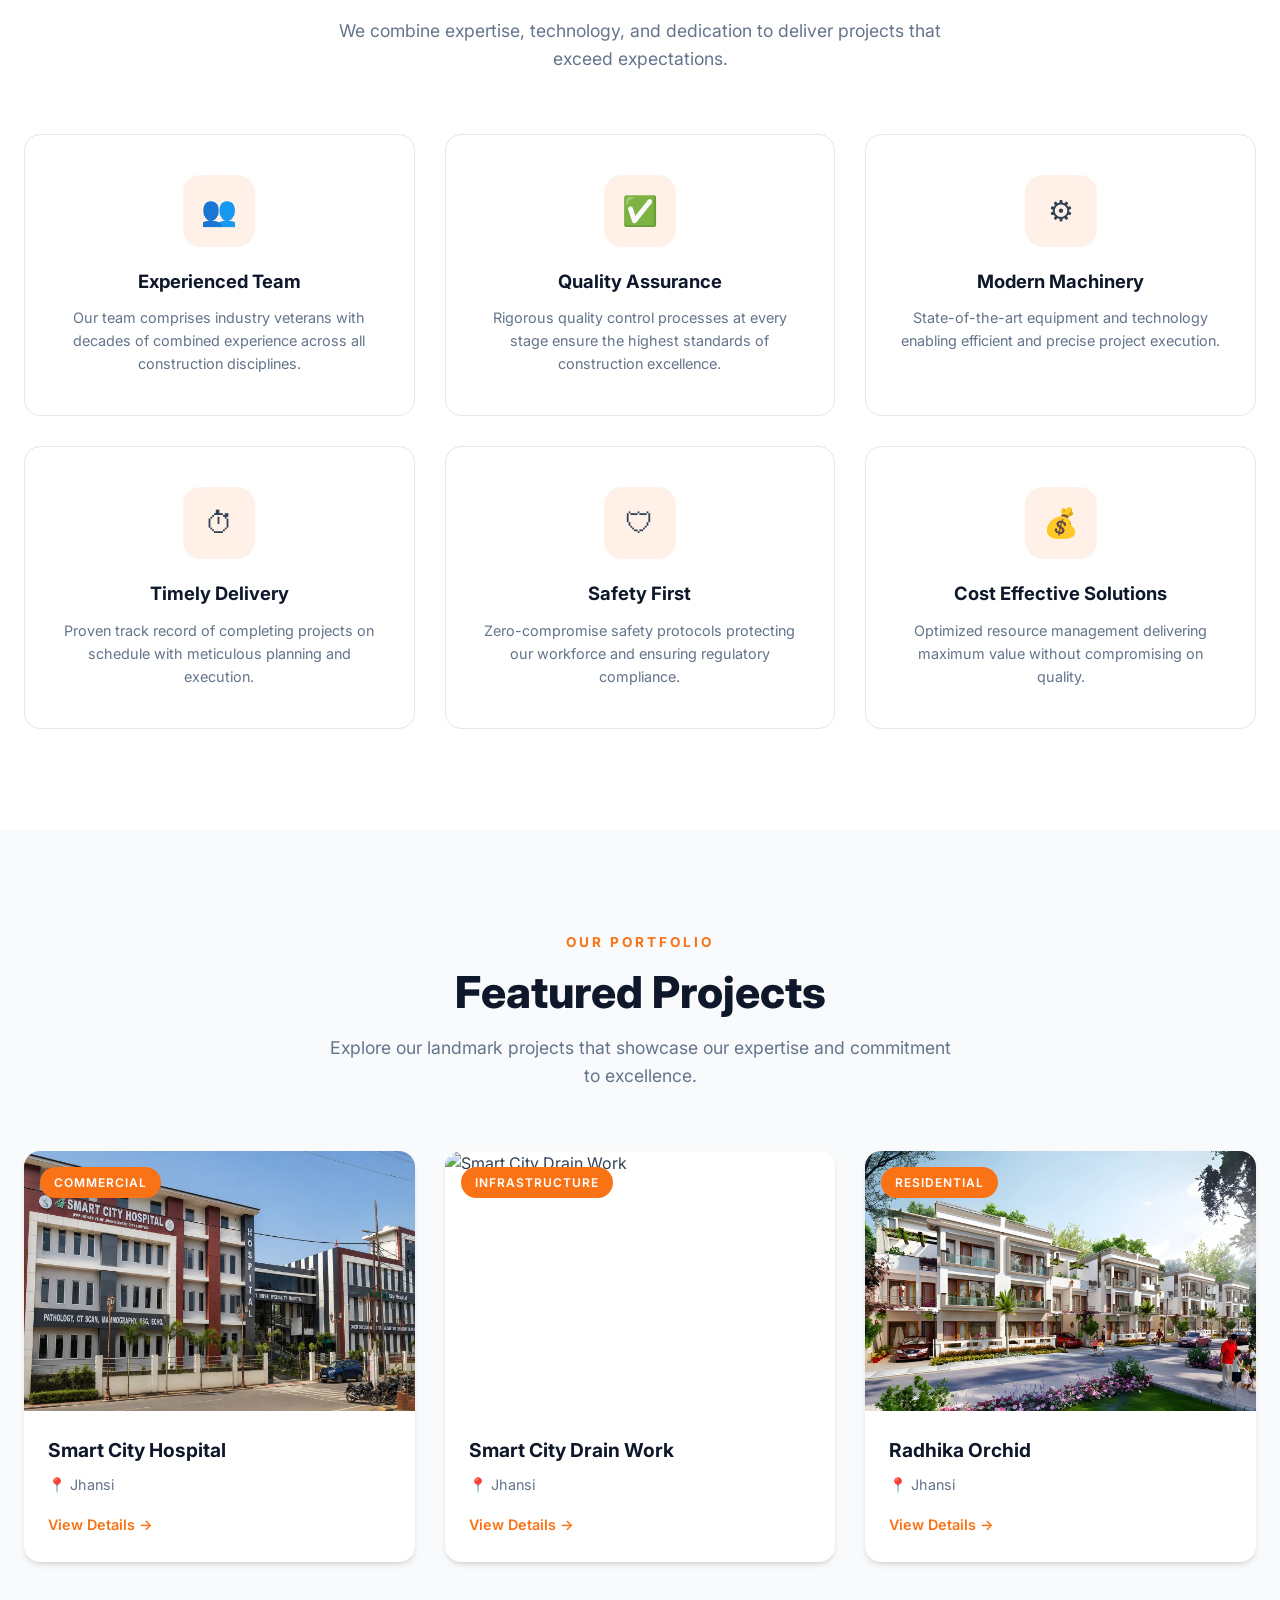
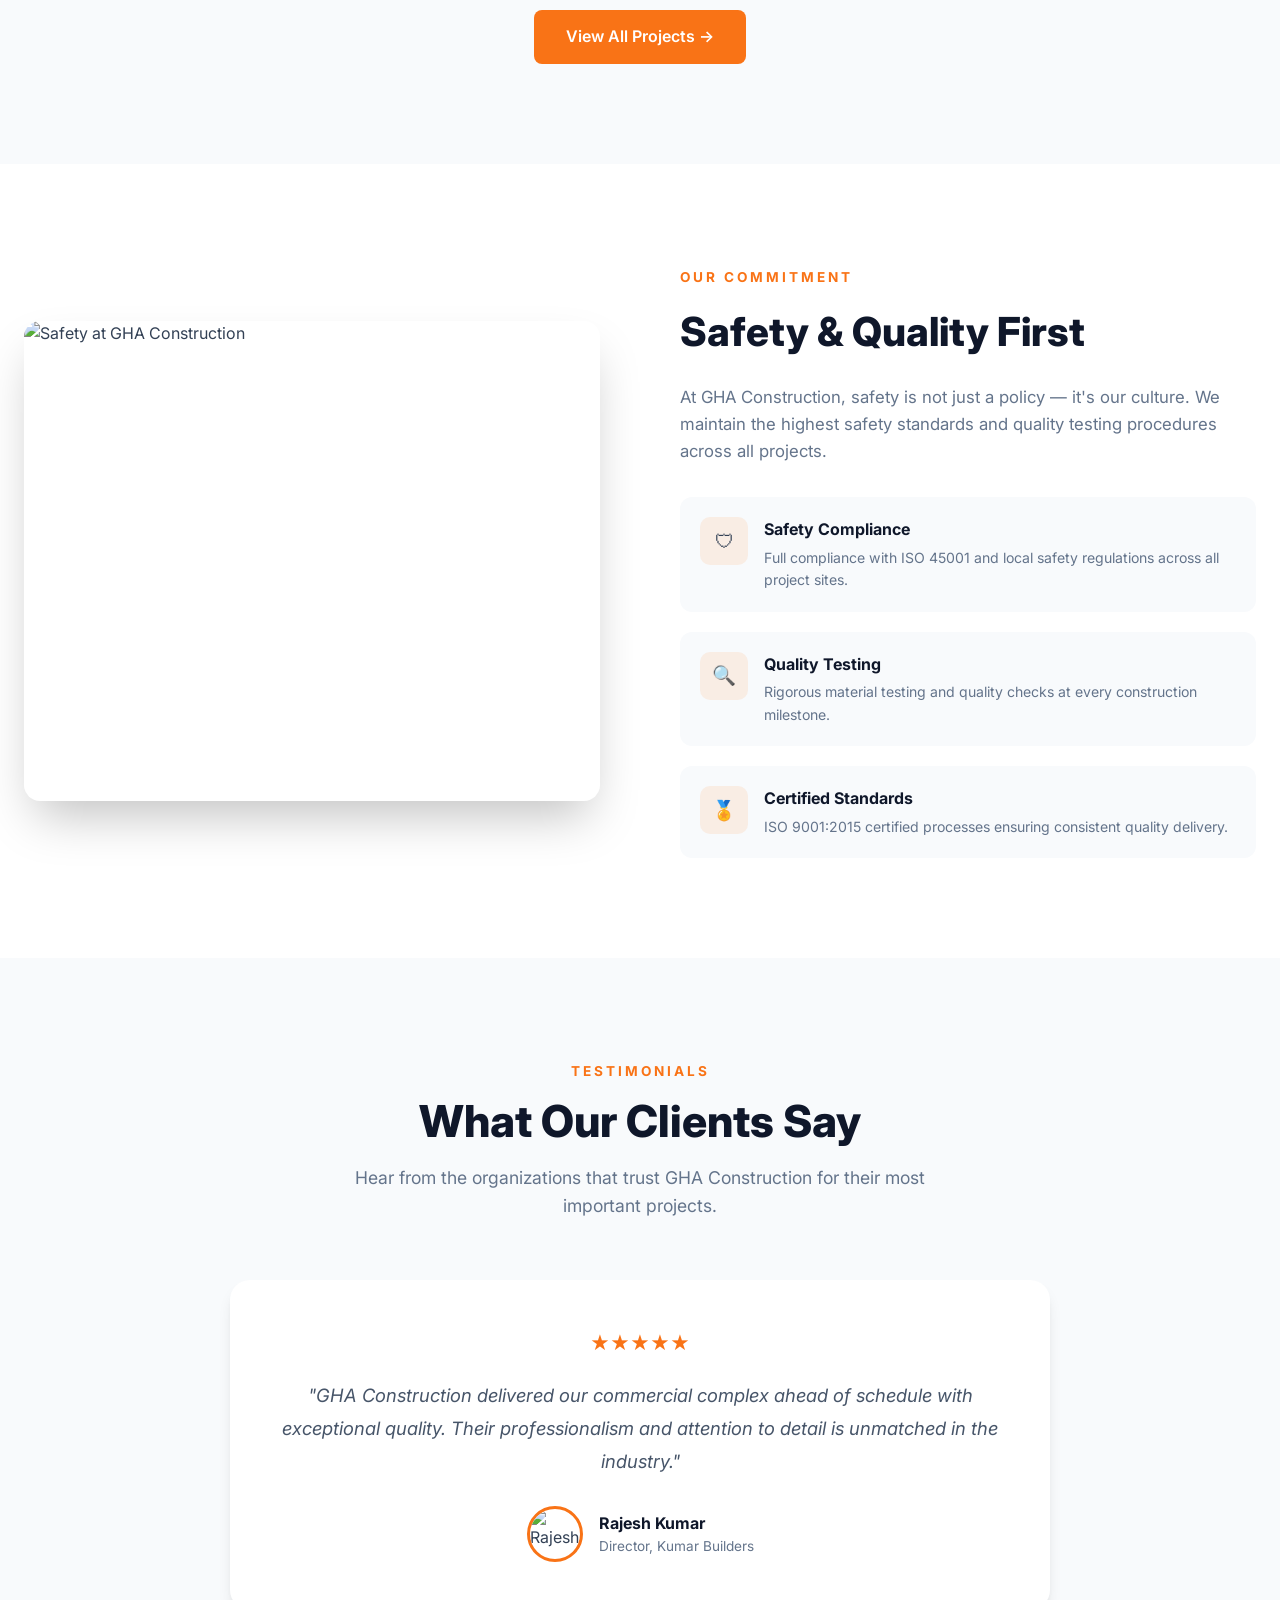
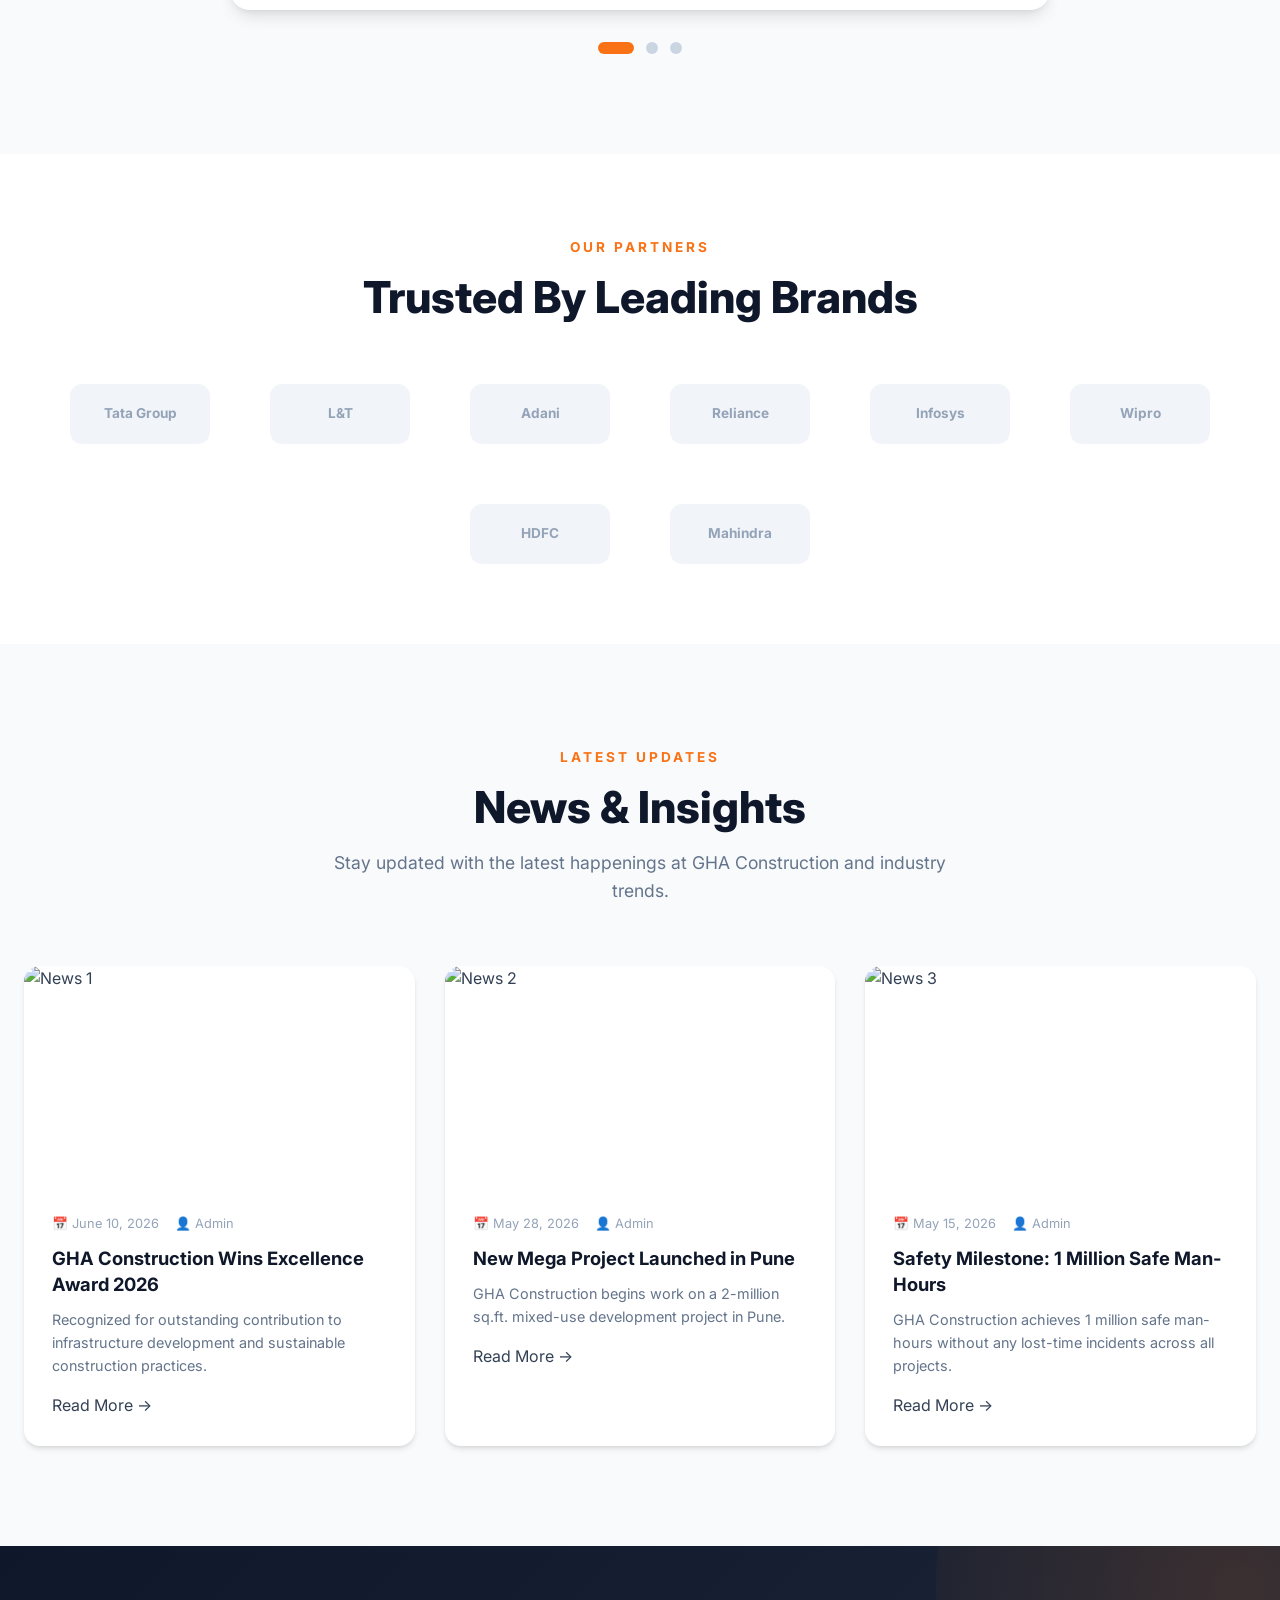
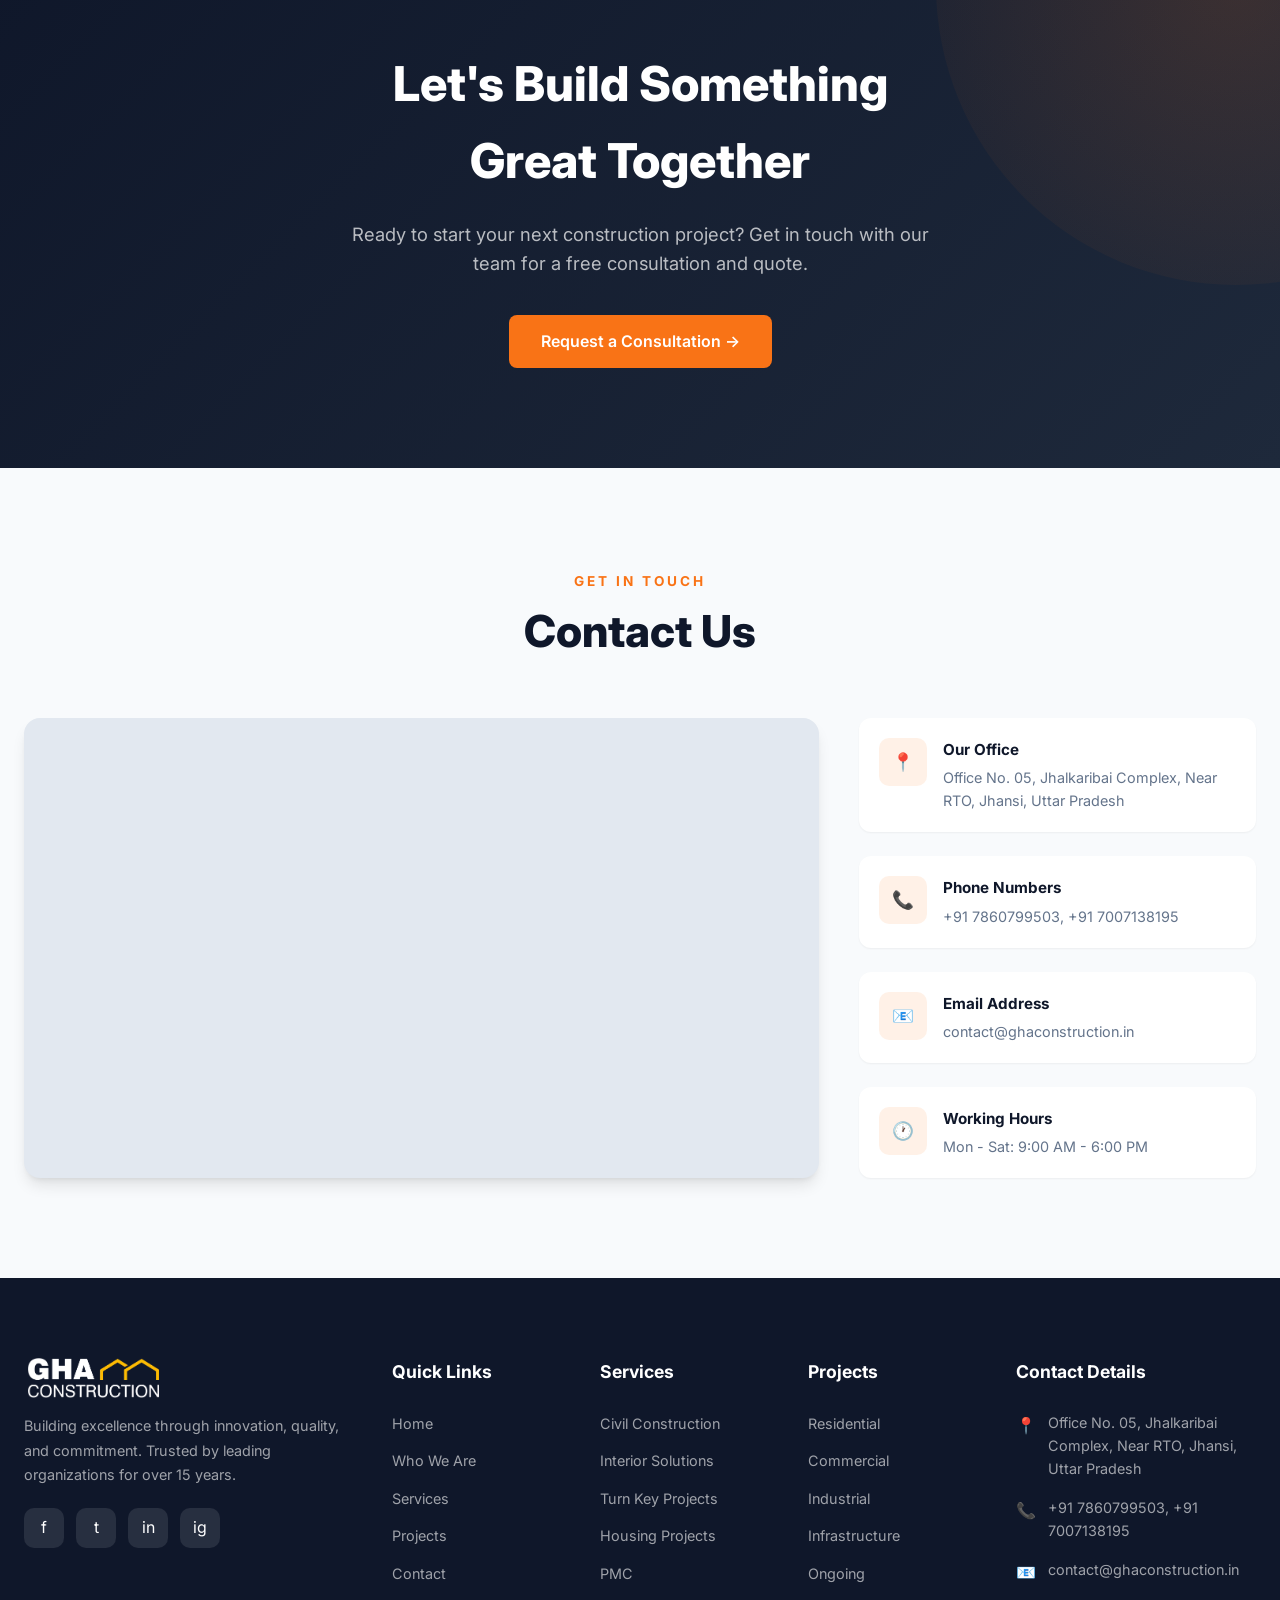
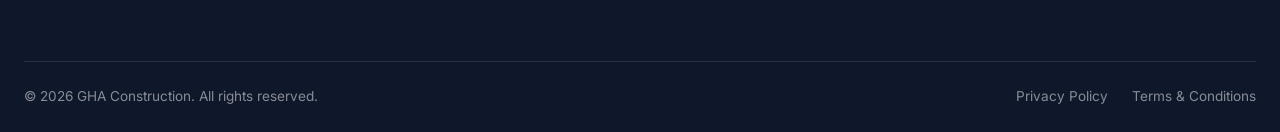
==== commit 05e48df9: "Rename logo files to avoid space characters in URL paths" ====
--- a/index.html
+++ b/index.html
@@ -17,8 +17,8 @@
 <header class="header" id="header">
   <div class="container">
     <a href="index.html" class="logo">
-      <img src="images/Logo/logo wide white.webp" alt="GHA Construction Logo" class="logo-img logo-img-light">
-      <img src="images/Logo/logo wide.webp" alt="GHA Construction Logo" class="logo-img logo-img-dark">
+      <img src="images/Logo/logo-wide-white.webp" alt="GHA Construction Logo" class="logo-img logo-img-light">
+      <img src="images/Logo/logo-wide.webp" alt="GHA Construction Logo" class="logo-img logo-img-dark">
     </a>
     <nav class="nav-menu" id="navMenu">
       <a href="index.html" class="nav-link active">Home</a>
@@ -429,8 +429,8 @@
     <div class="footer-grid">
       <div class="footer-about">
         <a href="index.html" class="logo">
-          <img src="images/Logo/logo wide white.webp" alt="GHA Construction Logo" class="logo-img logo-img-light">
-          <img src="images/Logo/logo wide.webp" alt="GHA Construction Logo" class="logo-img logo-img-dark">
+          <img src="images/Logo/logo-wide-white.webp" alt="GHA Construction Logo" class="logo-img logo-img-light">
+          <img src="images/Logo/logo-wide.webp" alt="GHA Construction Logo" class="logo-img logo-img-dark">
         </a>
         <p>Building excellence through innovation, quality, and commitment. Trusted by leading organizations for over 15 years.</p>
         <div class="footer-social">
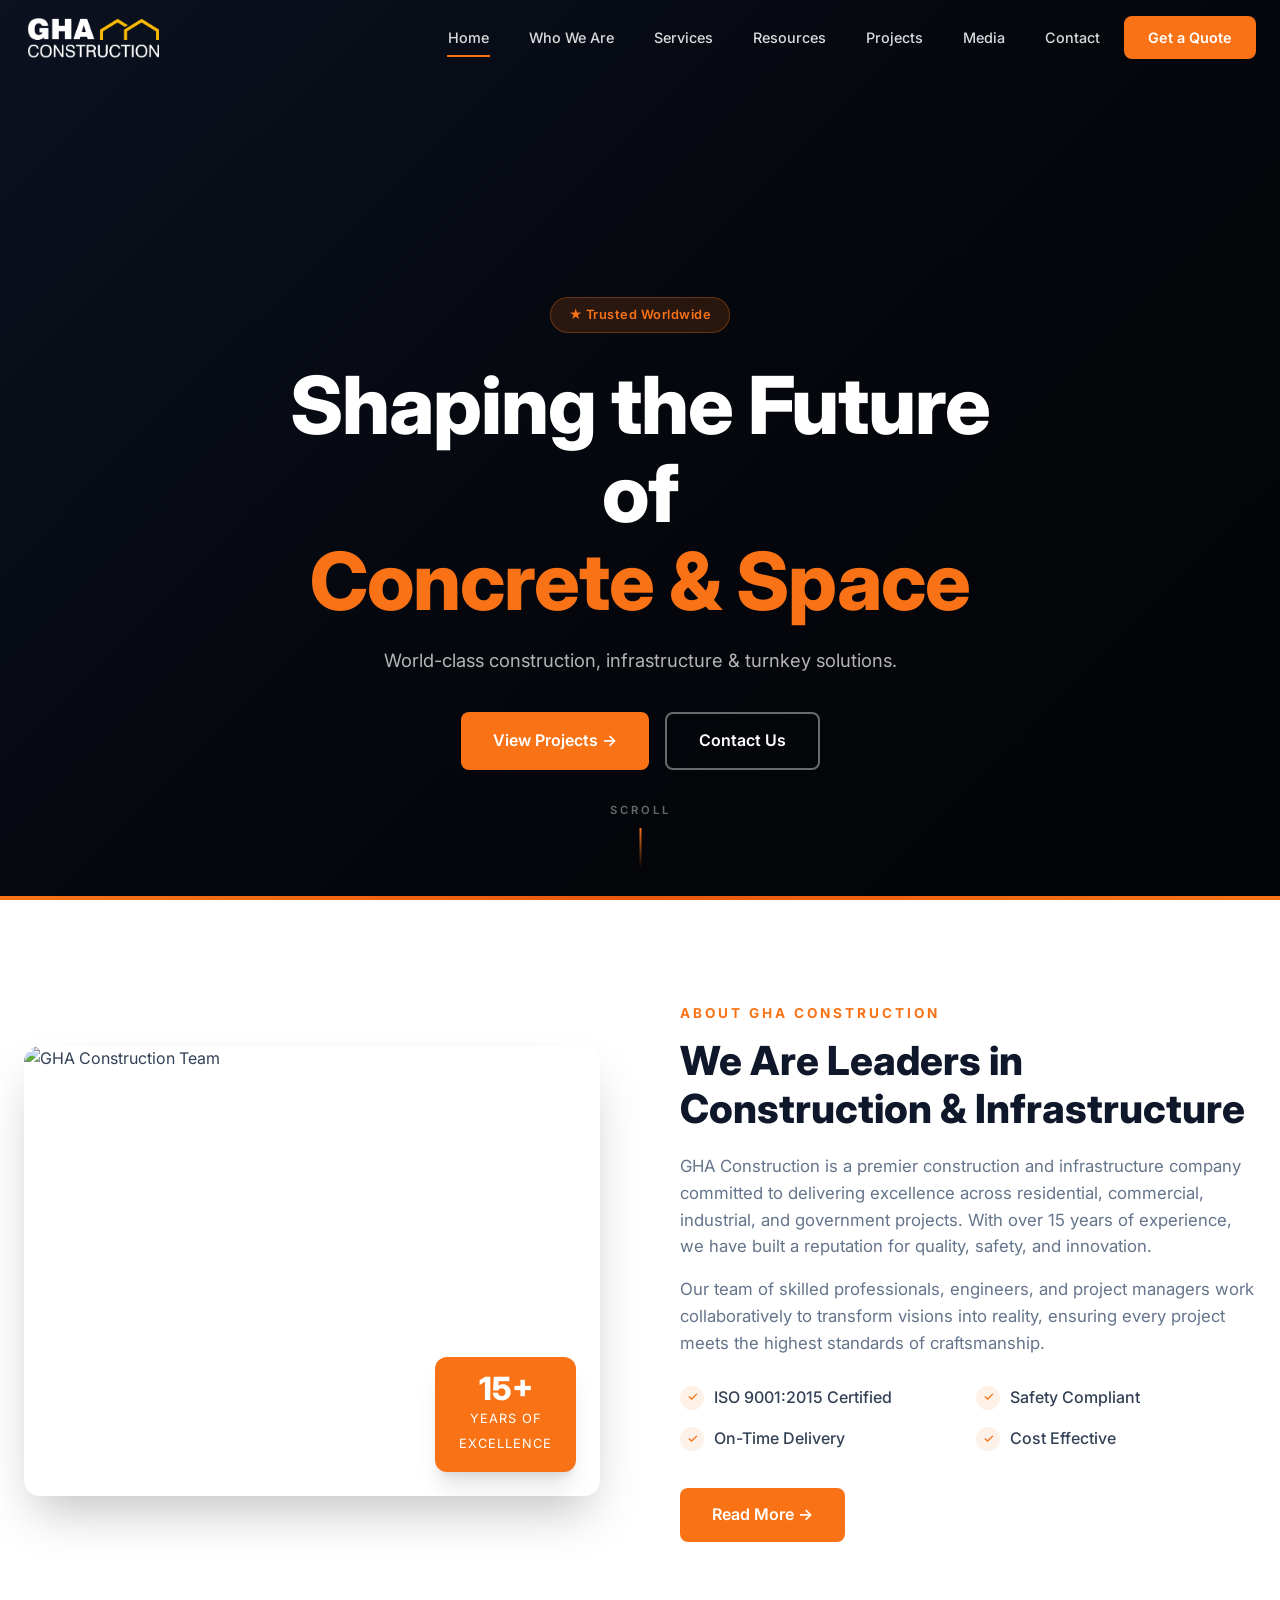
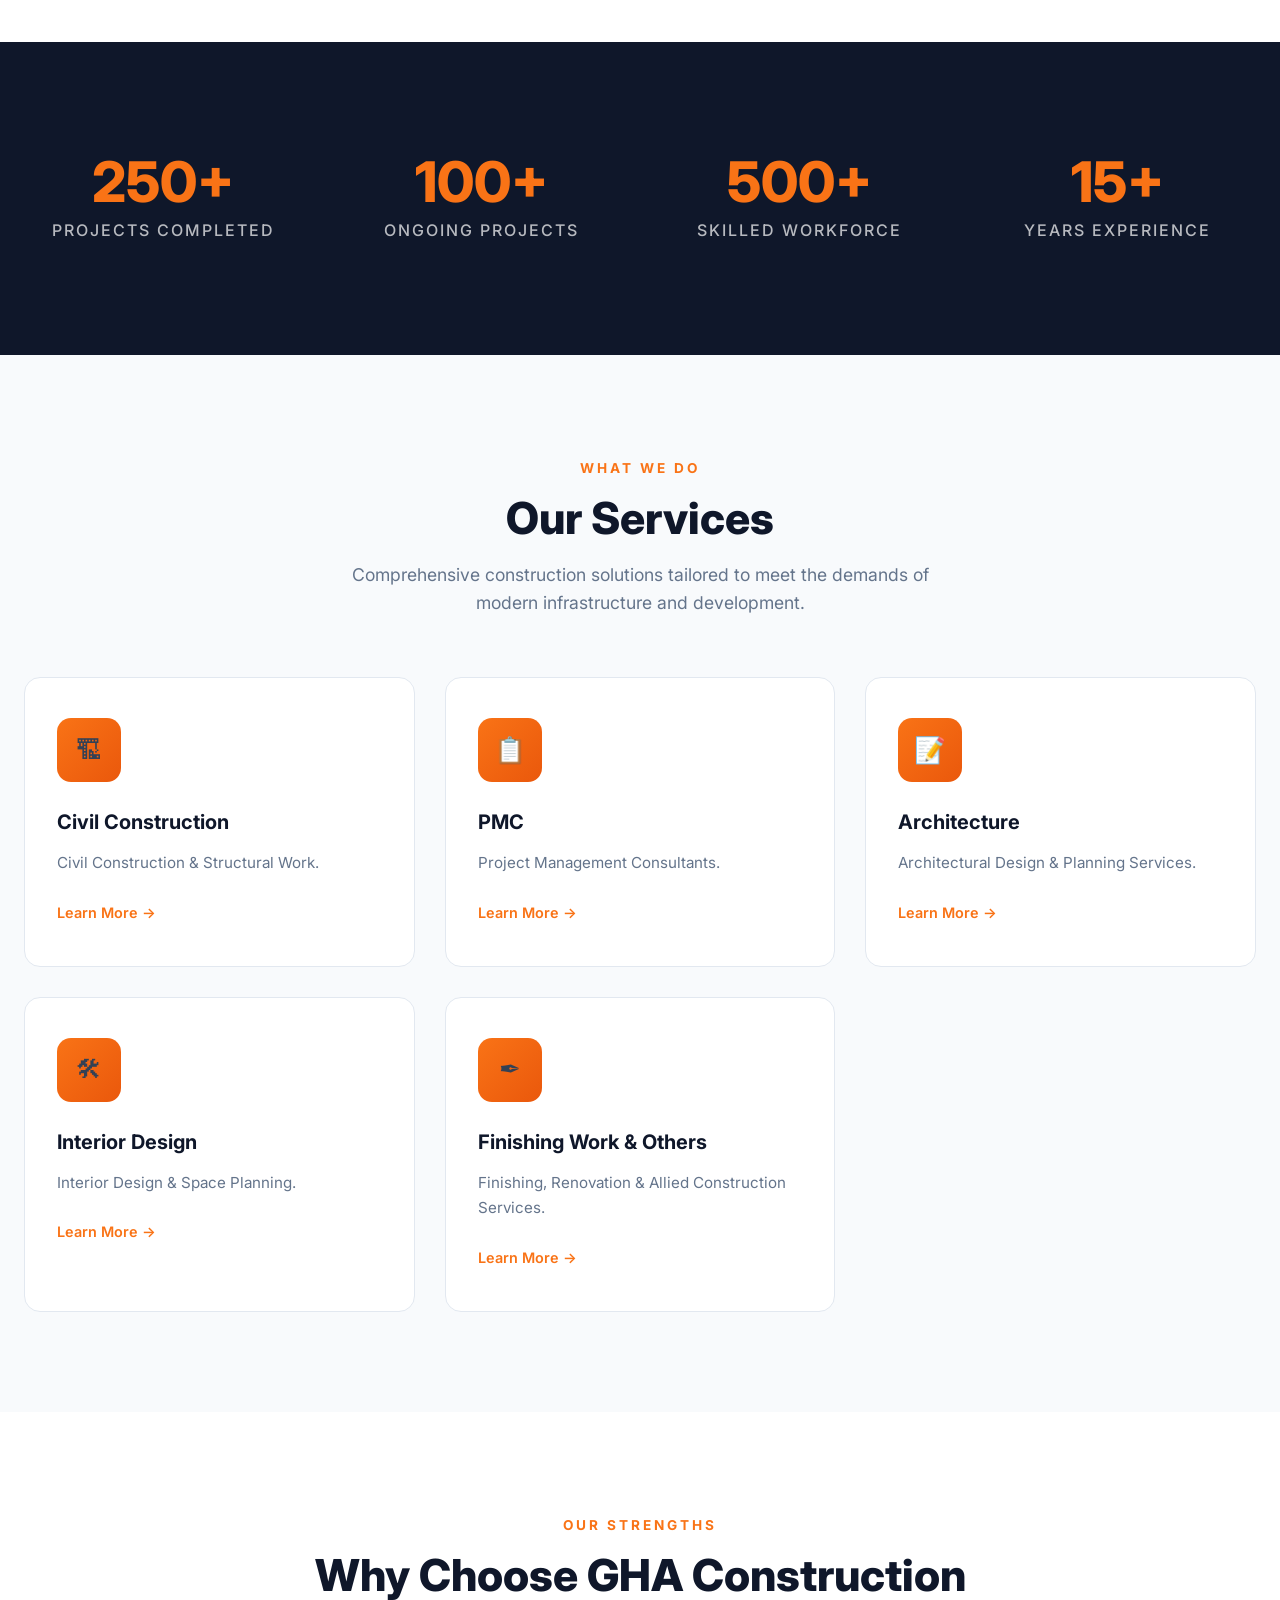
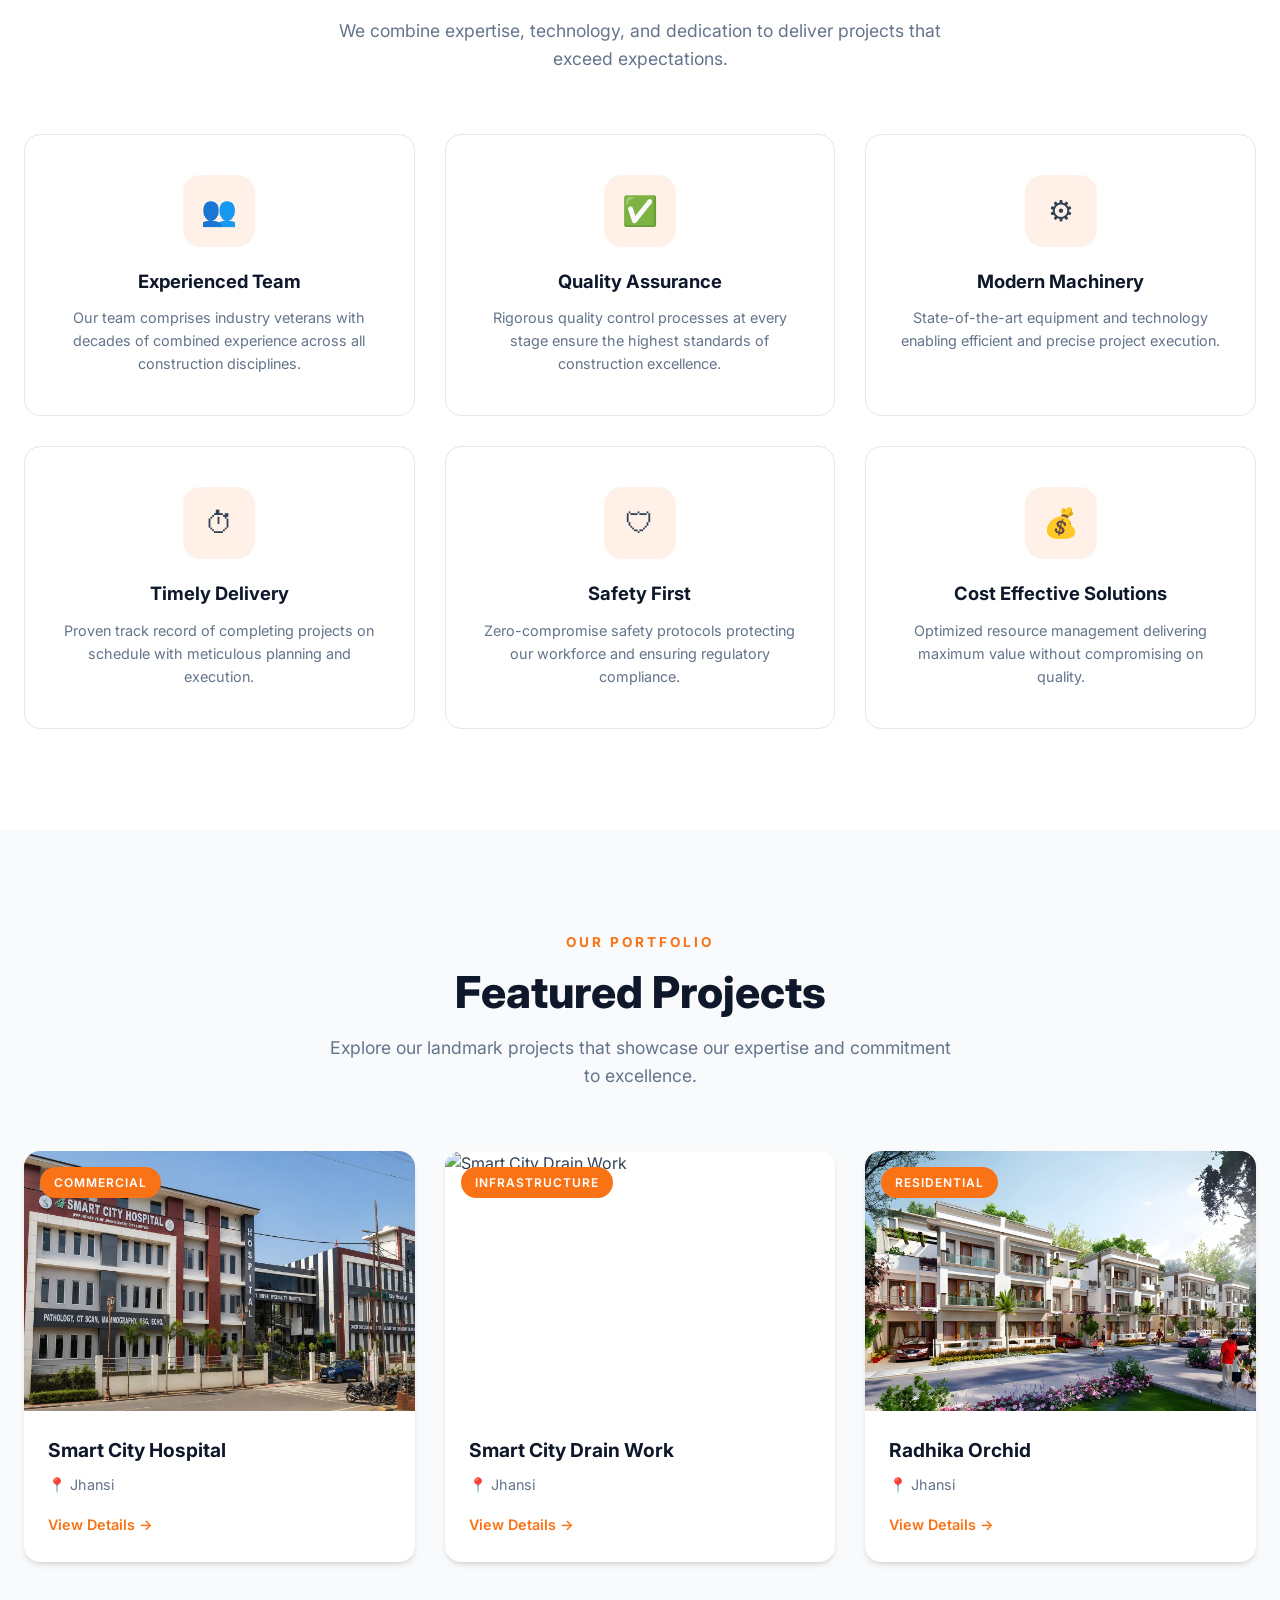
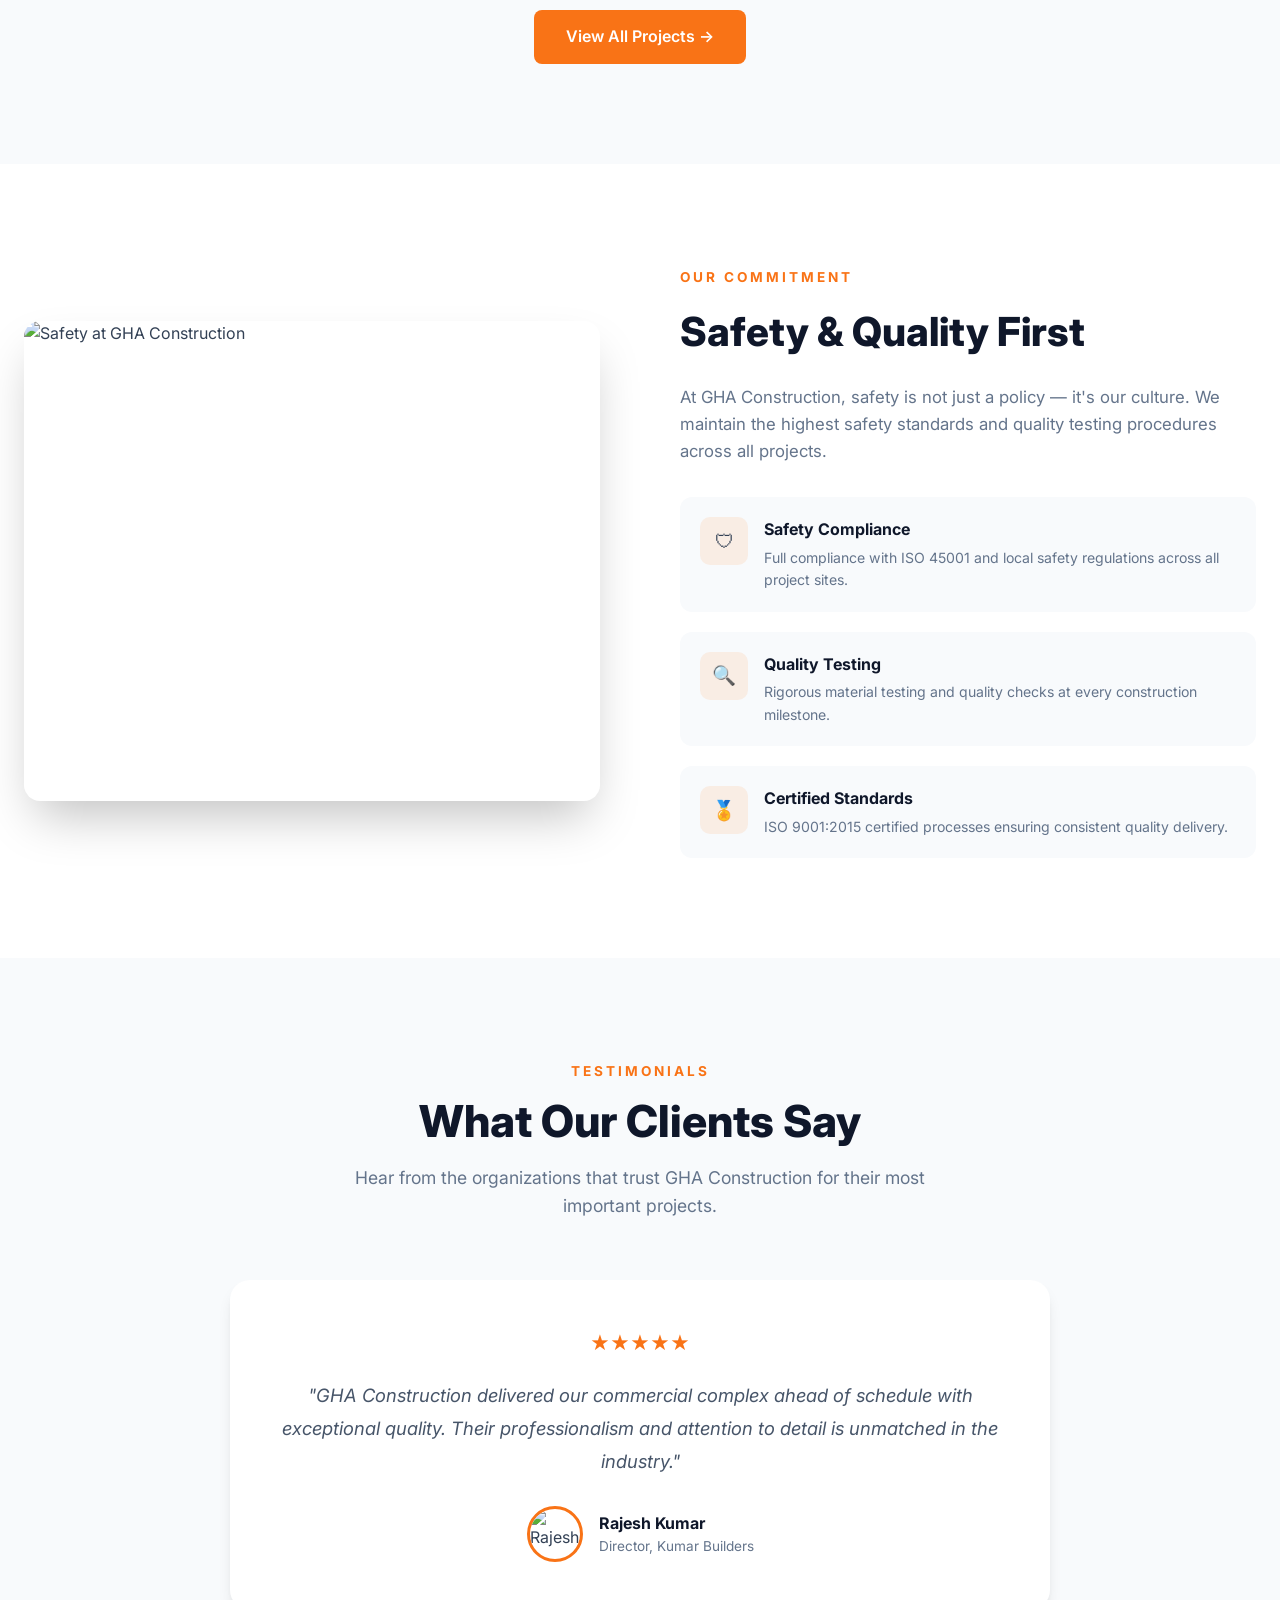
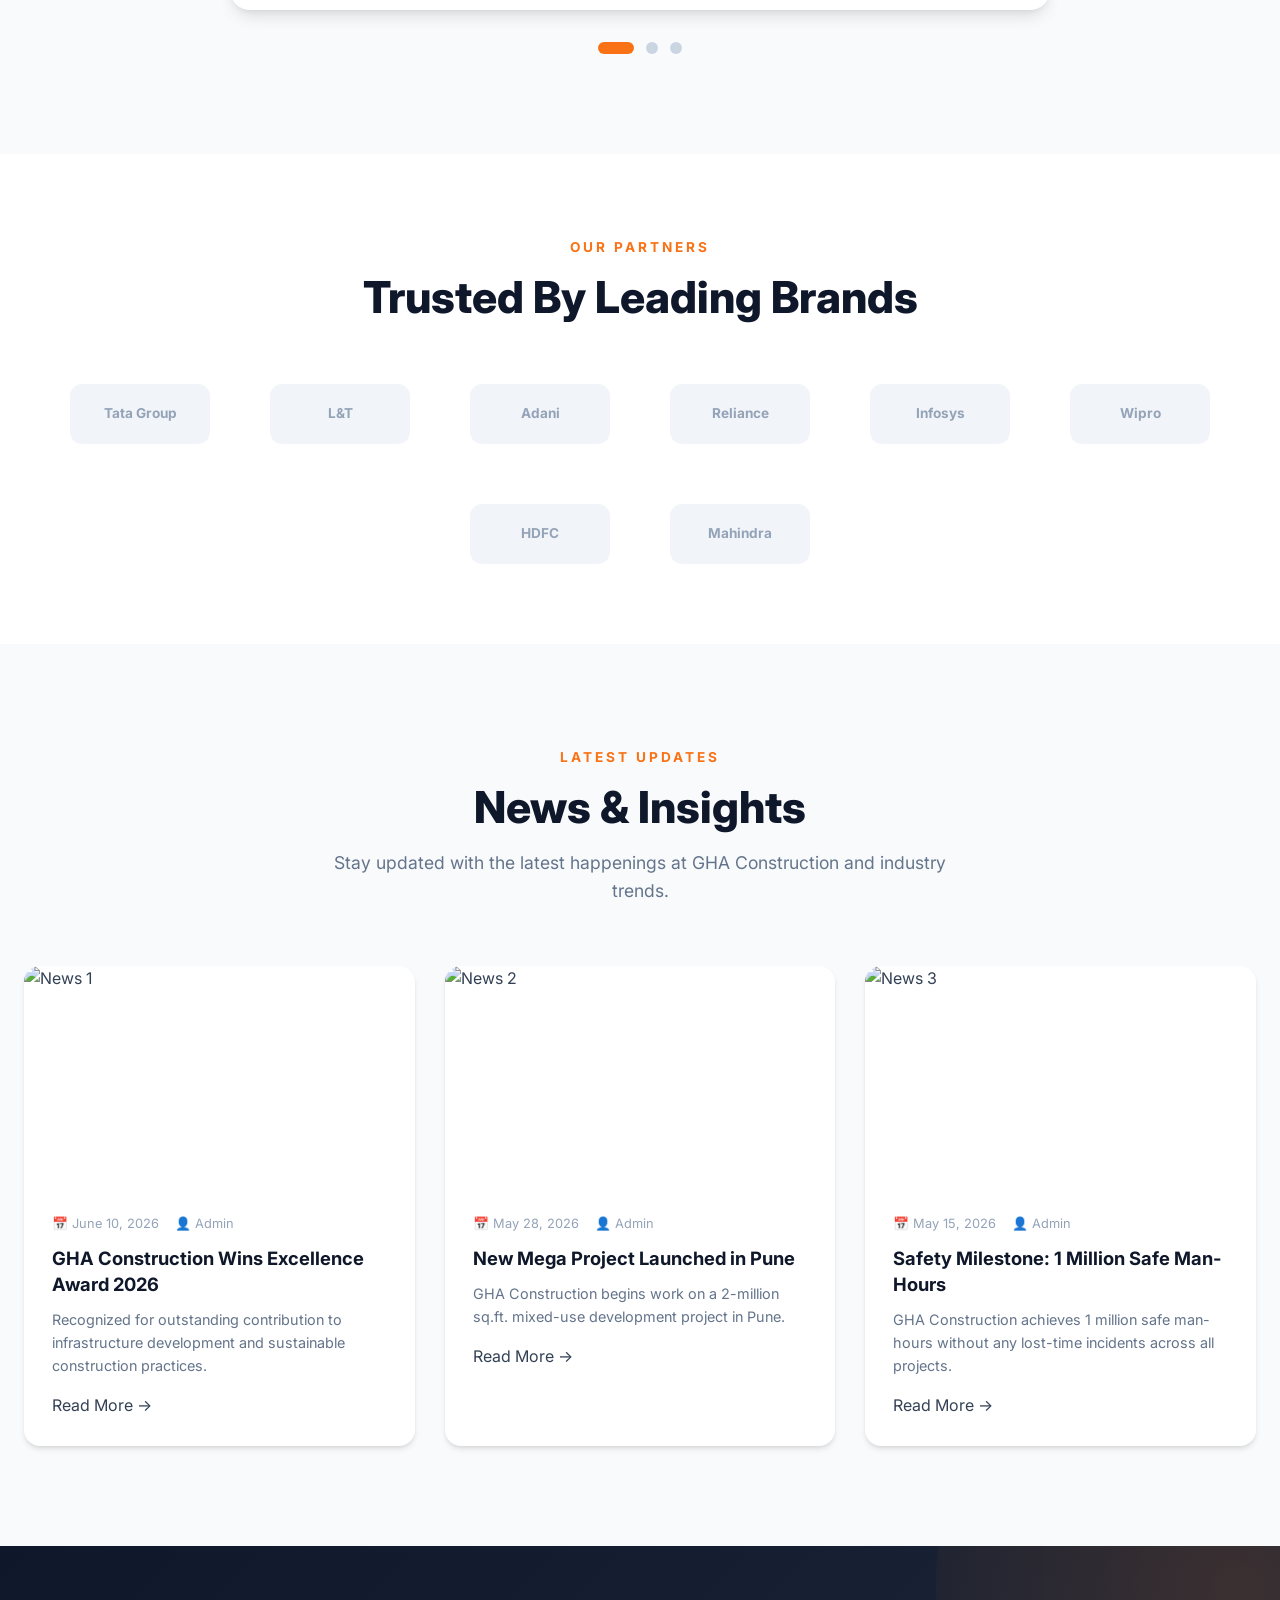
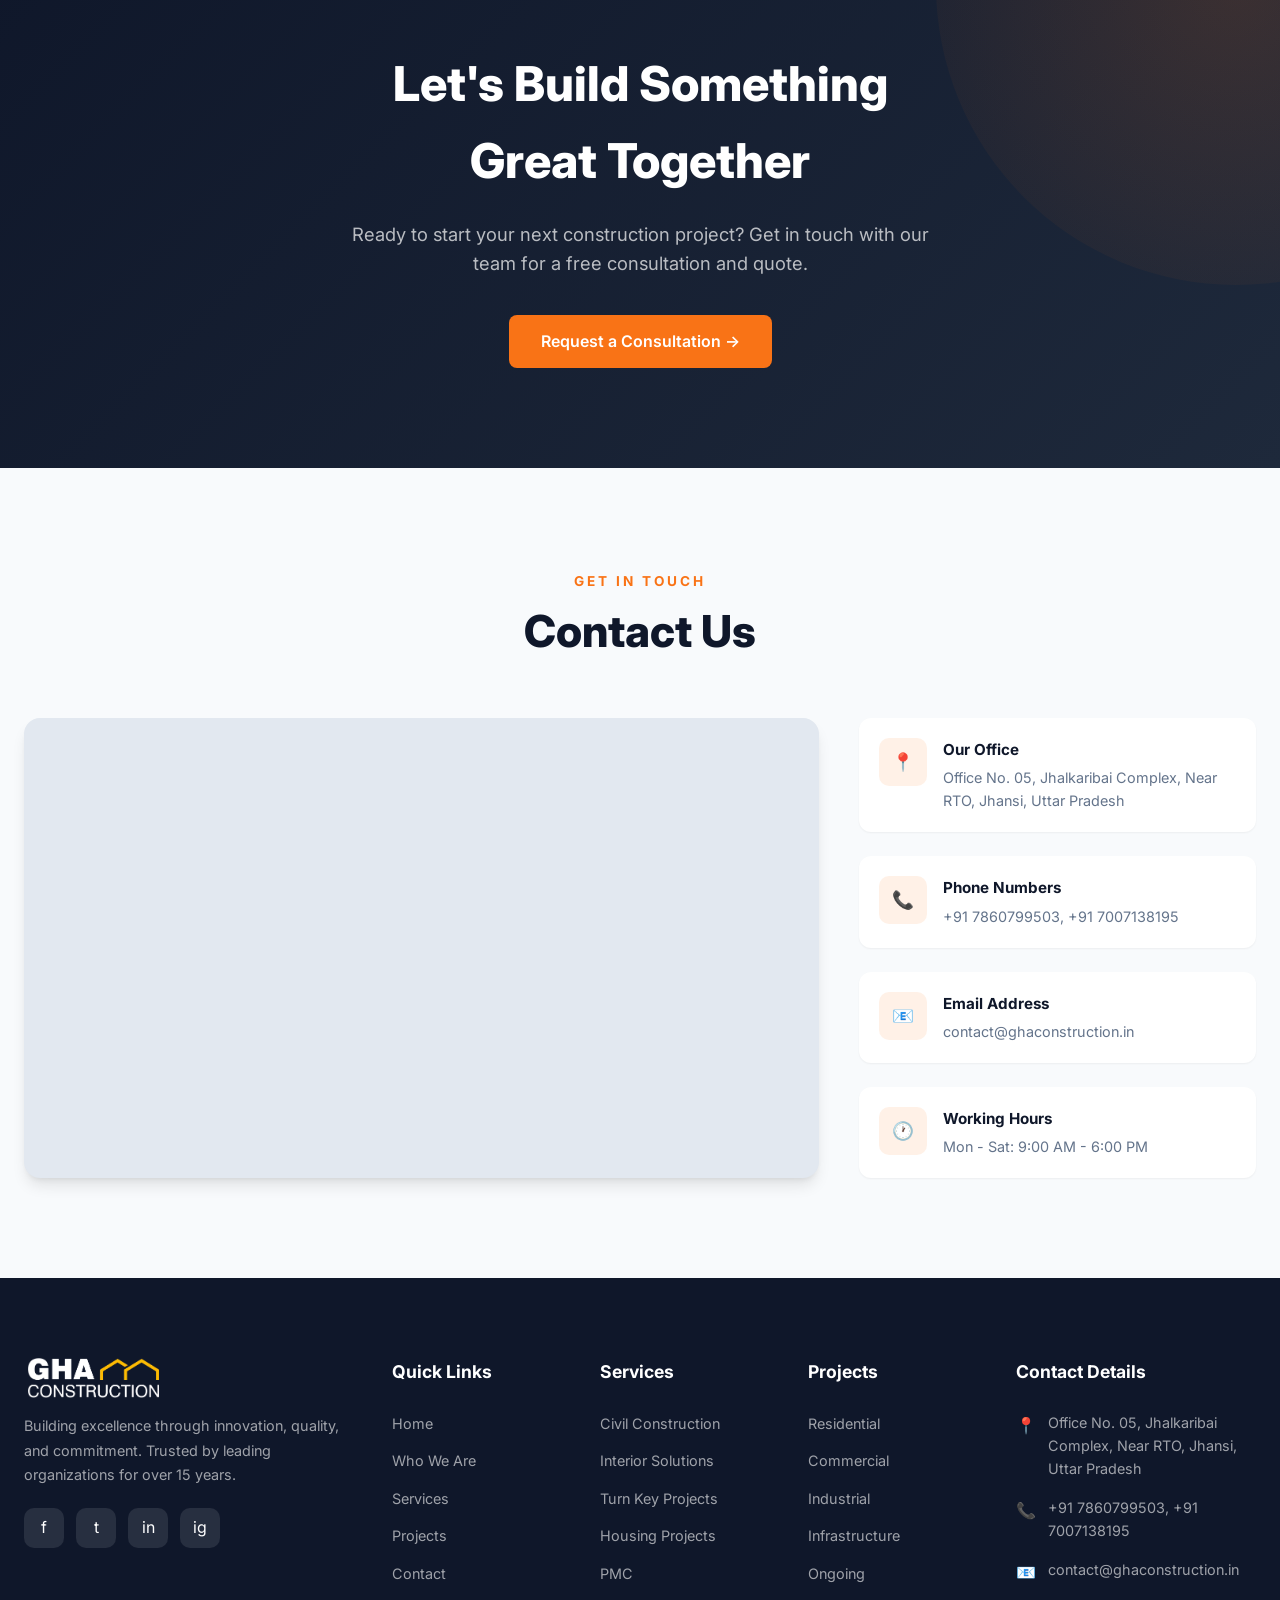
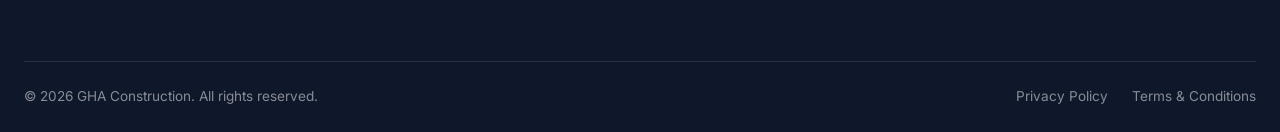
==== commit 100df6a3: "Add Open Graph and Twitter Card metadata tags for link sharing" ====
--- a/index.html
+++ b/index.html
@@ -5,6 +5,20 @@
   <meta name="viewport" content="width=device-width, initial-scale=1.0">
   <title>GHA Construction | Building Excellence, Creating the Future</title>
   <meta name="description" content="GHA Construction delivers world-class construction, infrastructure, housing, interiors, and turnkey solutions with quality, safety, and innovation.">
+
+  <!-- Open Graph / Facebook -->
+  <meta property="og:type" content="website">
+  <meta property="og:url" content="https://pariflex1.github.io/gha/">
+  <meta property="og:title" content="GHA Construction | Building Excellence, Creating the Future">
+  <meta property="og:description" content="GHA Construction delivers world-class construction, infrastructure, housing, interiors, and turnkey solutions with quality, safety, and innovation.">
+  <meta property="og:image" content="https://pariflex1.github.io/gha/images/Logo/logo-512x512.webp">
+
+  <!-- Twitter -->
+  <meta property="twitter:card" content="summary_large_image">
+  <meta property="twitter:url" content="https://pariflex1.github.io/gha/">
+  <meta property="twitter:title" content="GHA Construction | Building Excellence, Creating the Future">
+  <meta property="twitter:description" content="GHA Construction delivers world-class construction, infrastructure, housing, interiors, and turnkey solutions with quality, safety, and innovation.">
+  <meta property="twitter:image" content="https://pariflex1.github.io/gha/images/Logo/logo-512x512.webp">
   <link rel="preconnect" href="https://fonts.googleapis.com">
   <link rel="preconnect" href="https://fonts.gstatic.com" crossorigin>
   <link href="https://fonts.googleapis.com/css2?family=Inter:wght@400;500;600;700;800&display=swap" rel="stylesheet">
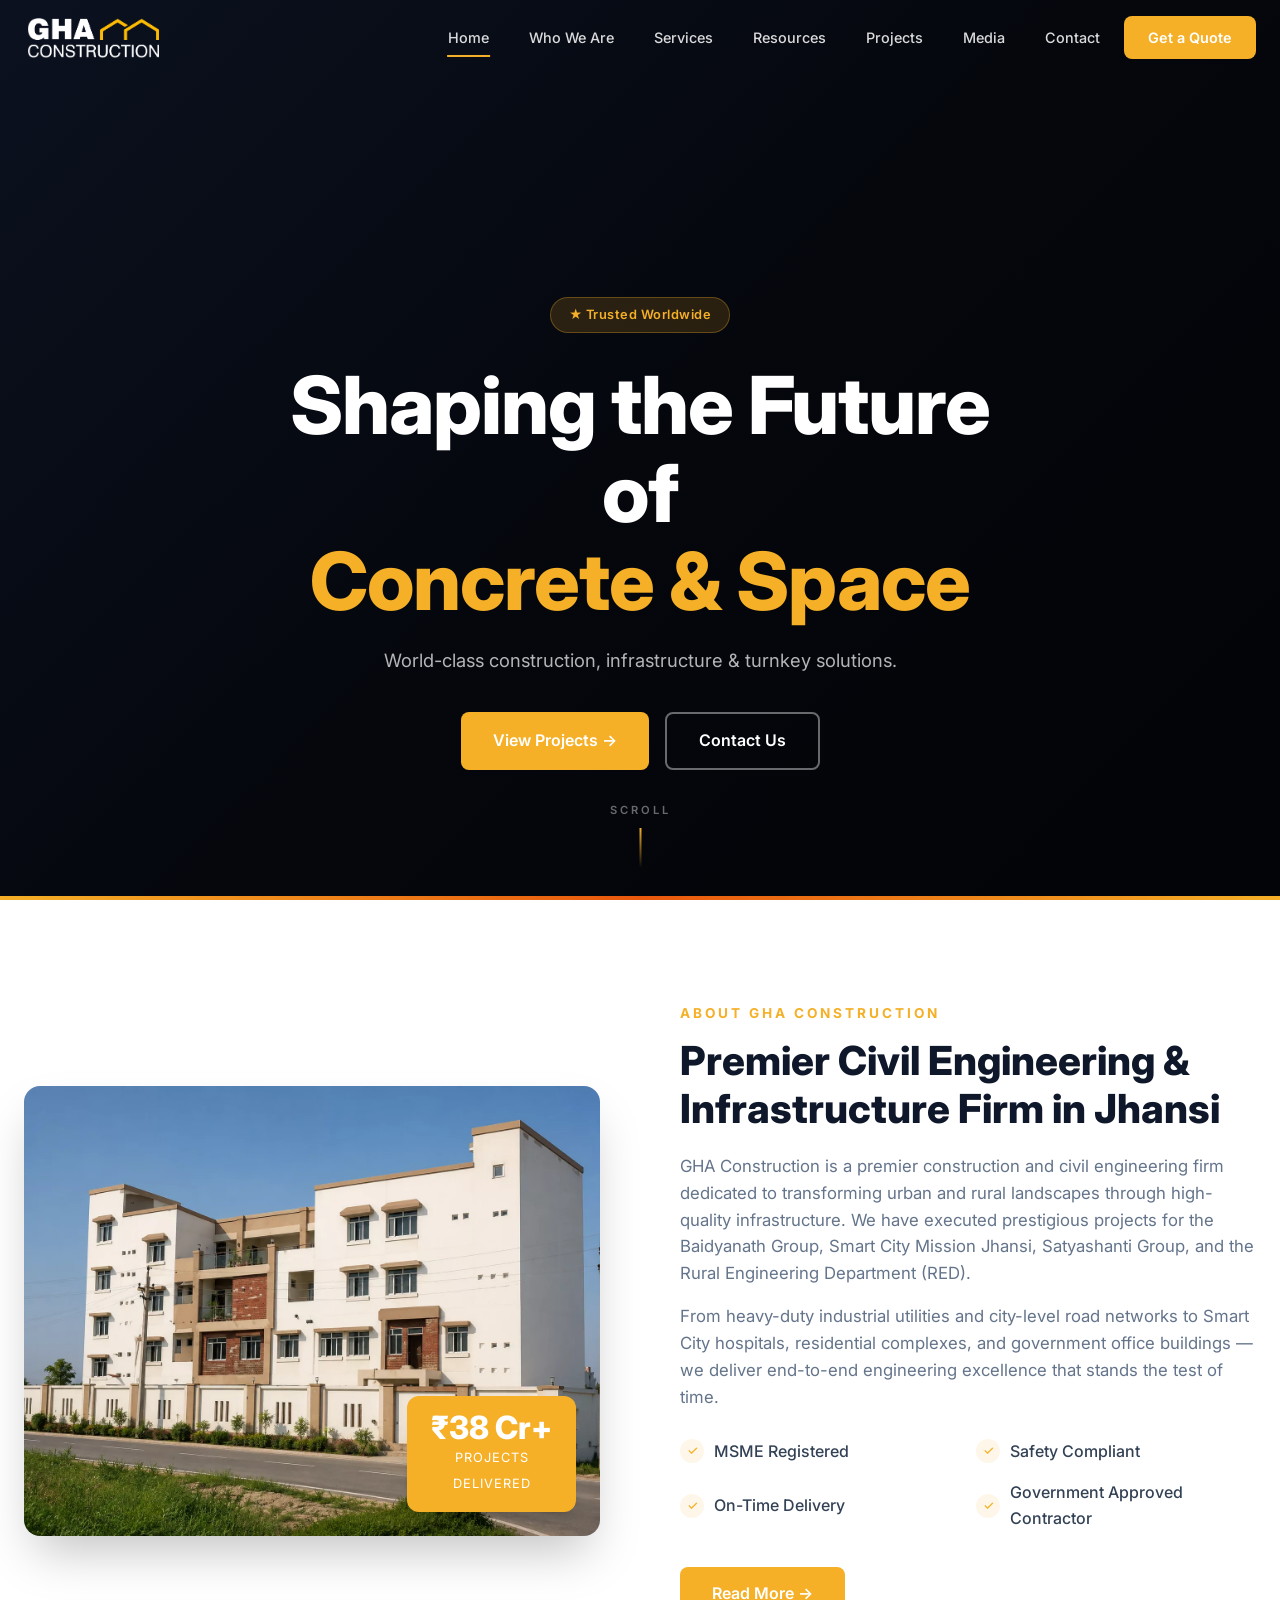
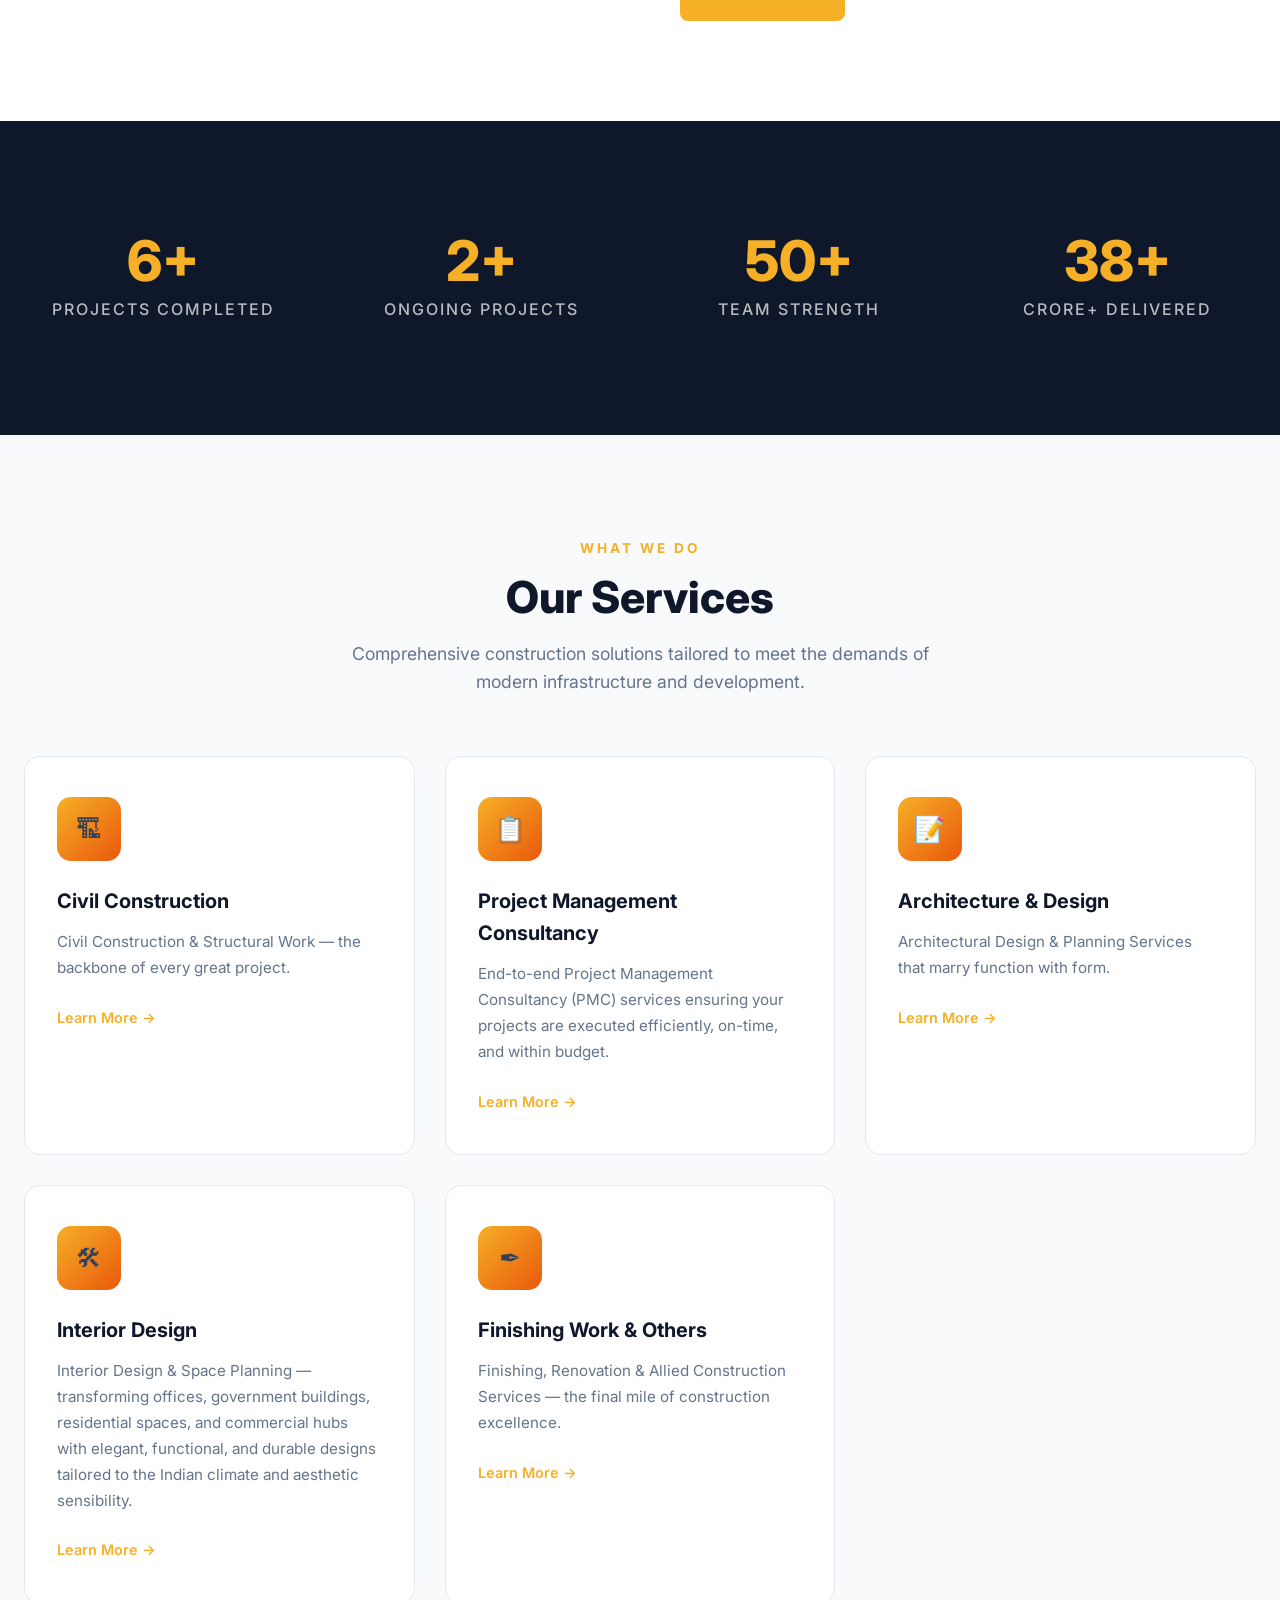
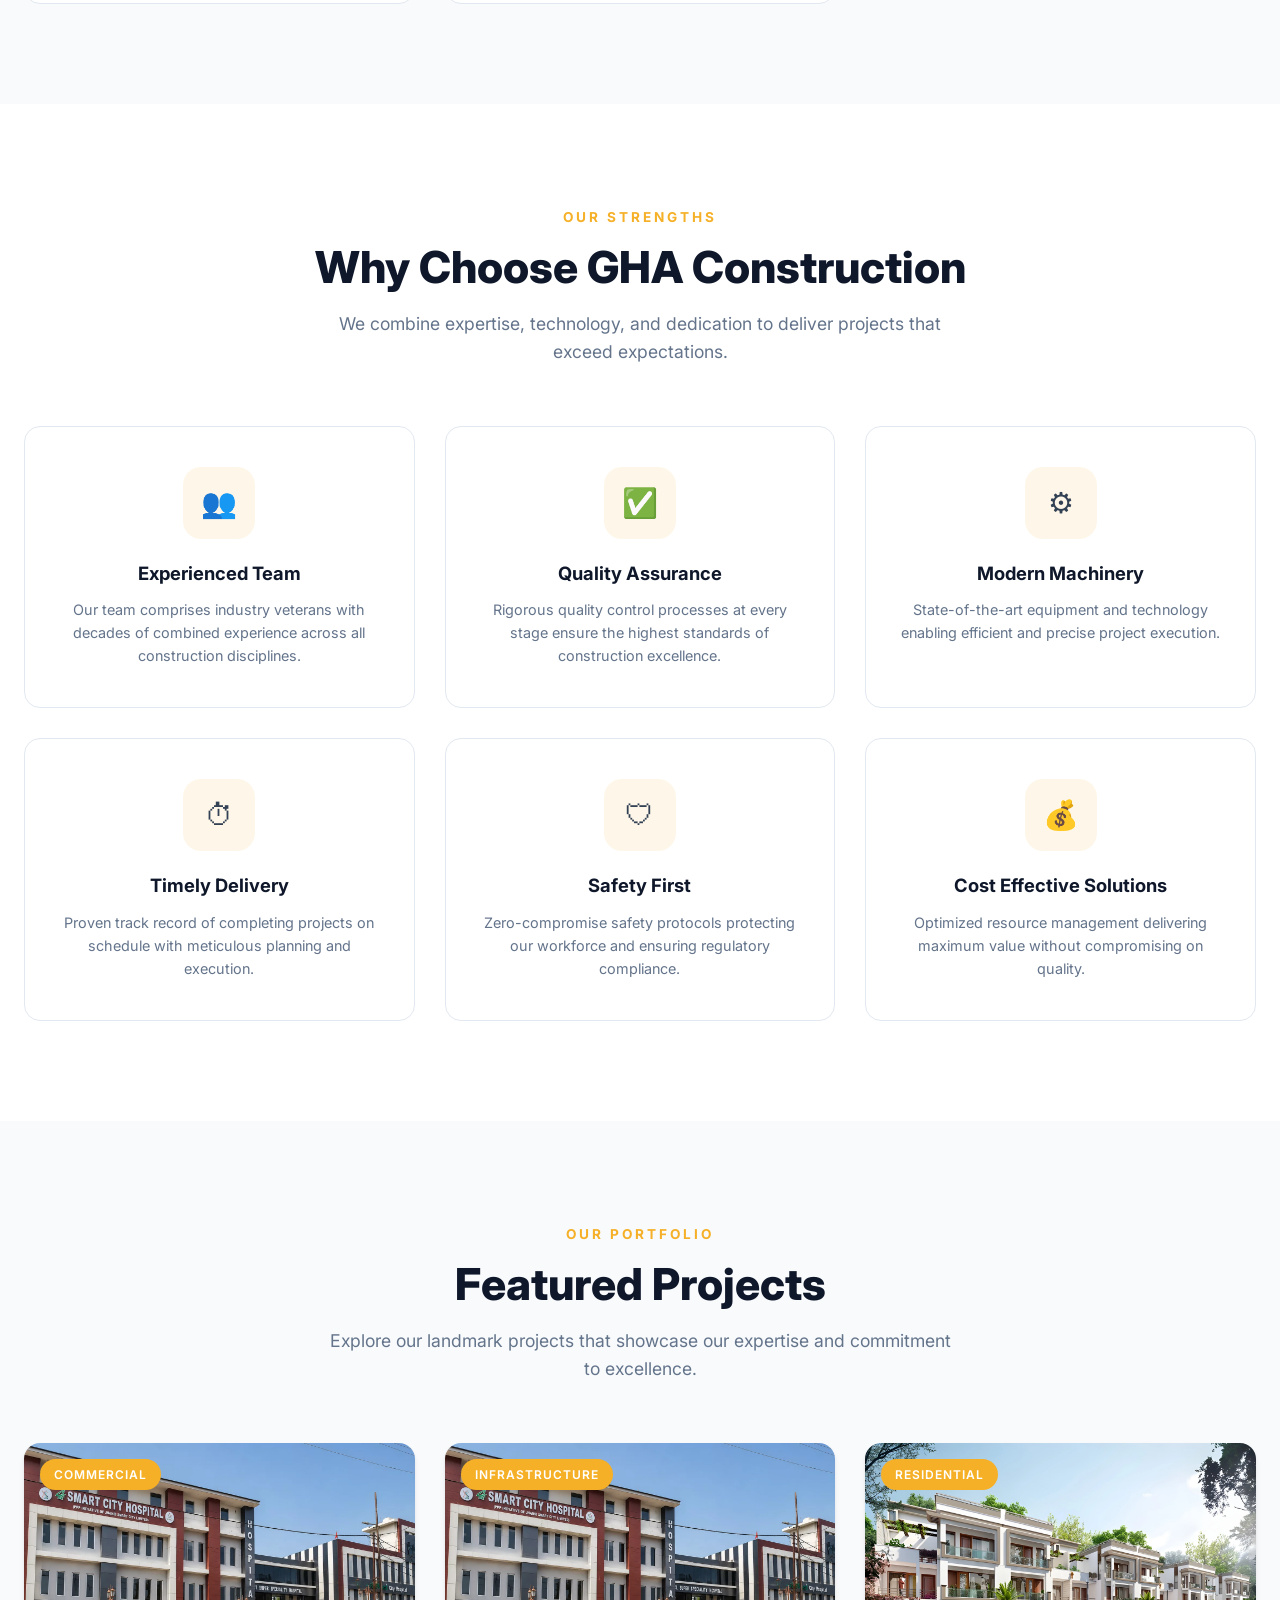
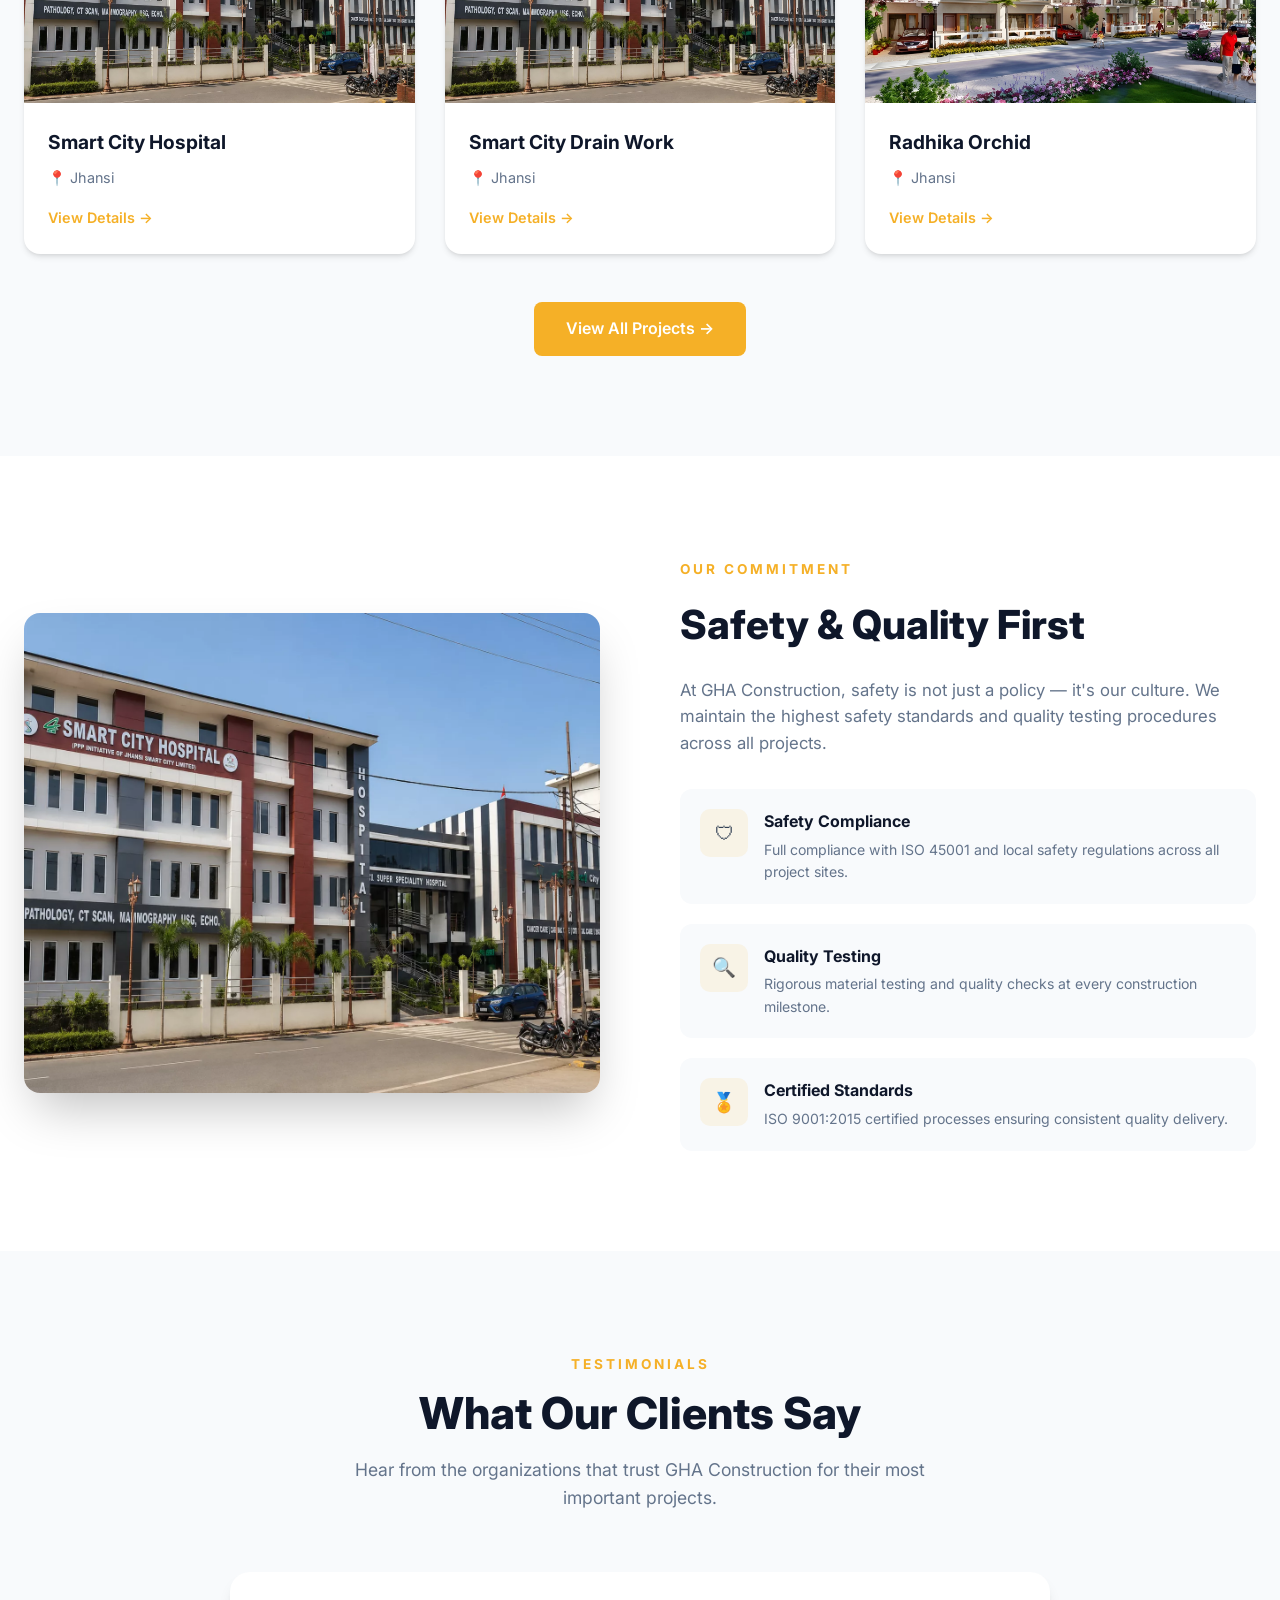
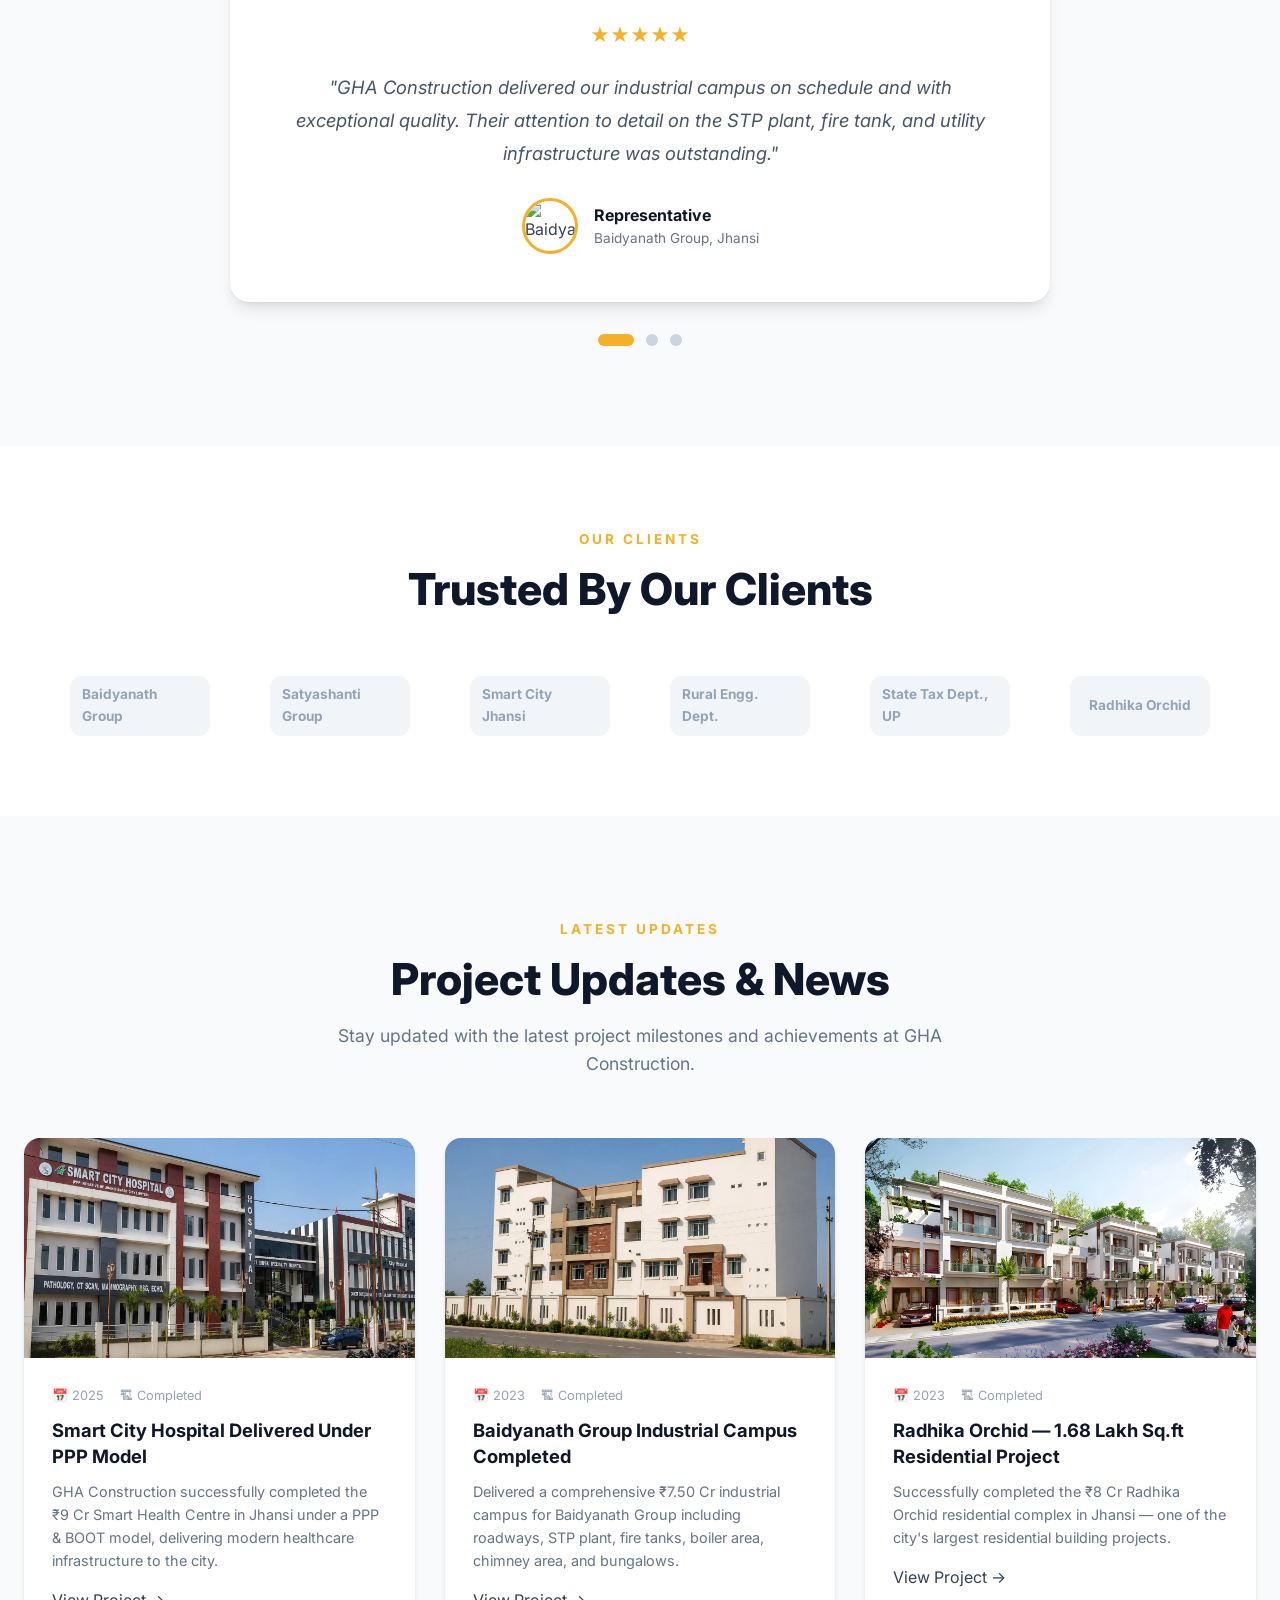
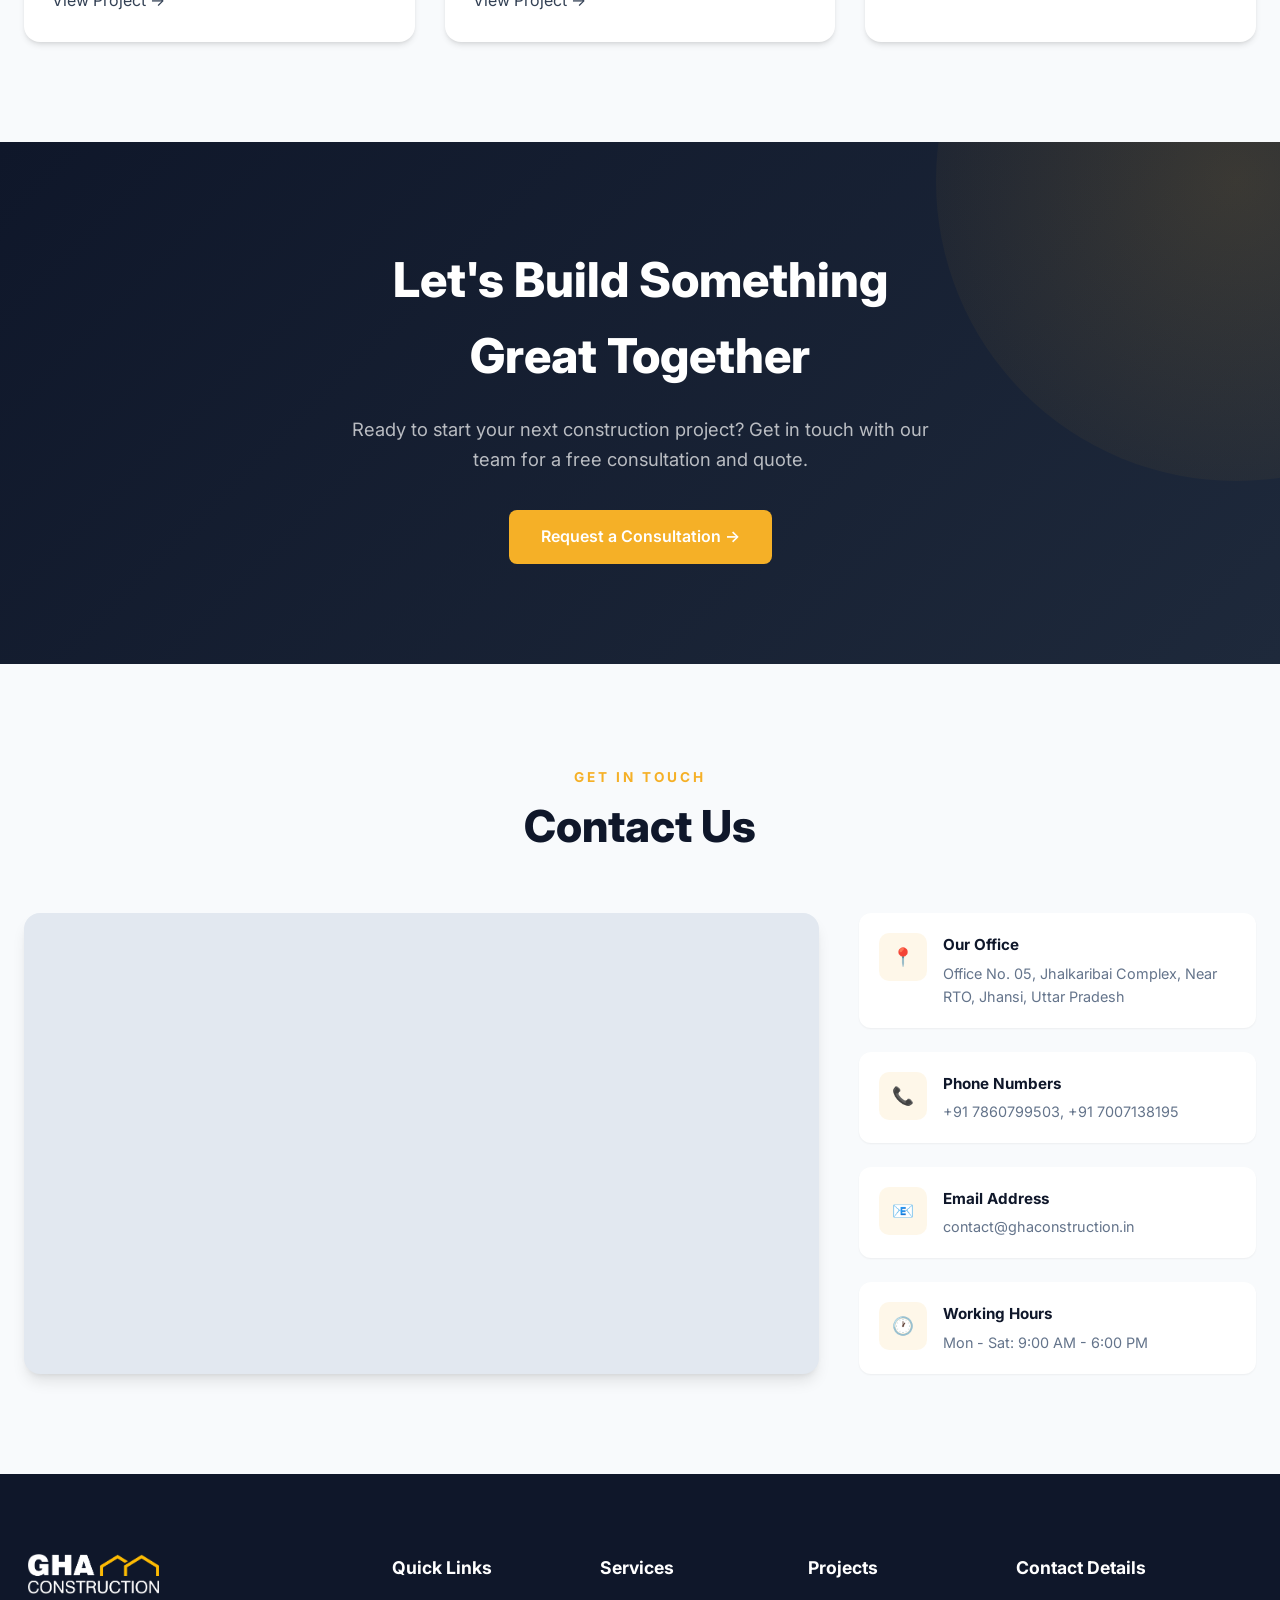
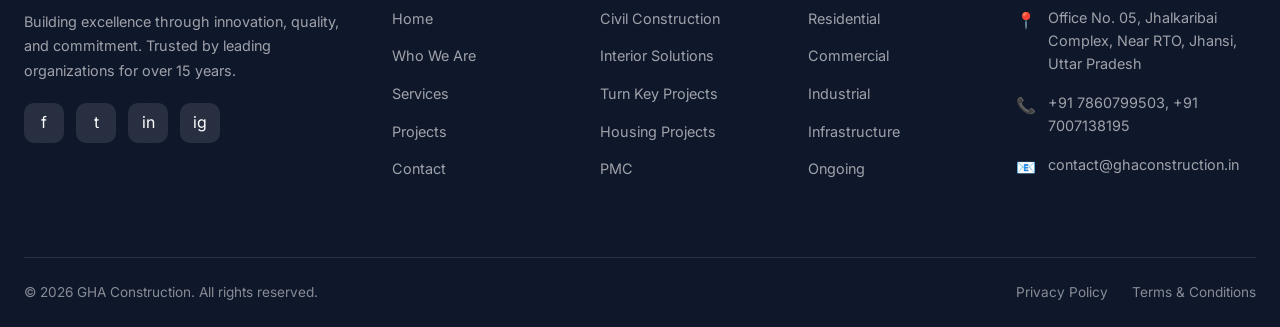
==== commit dfcff2a6: "Update brand orange color from #F97316 to #F5B027 across styles, pages, and data" ====
--- a/index.html
+++ b/index.html
@@ -3,26 +3,53 @@
 <head>
   <meta charset="UTF-8">
   <meta name="viewport" content="width=device-width, initial-scale=1.0">
-  <title>GHA Construction | Building Excellence, Creating the Future</title>
-  <meta name="description" content="GHA Construction delivers world-class construction, infrastructure, housing, interiors, and turnkey solutions with quality, safety, and innovation.">
+  <title>GHA Construction | Civil Engineering &amp; Infrastructure Experts, Jhansi UP</title>
+  <meta name="description" content="GHA Construction — Jhansi's trusted civil engineering &amp; infrastructure firm. Specialists in Smart City projects, industrial construction, residential buildings, schools, road works, and PMC. Serving Uttar Pradesh &amp; beyond.">
+  <meta name="keywords" content="GHA Construction Jhansi, civil construction Jhansi, infrastructure contractor UP, Smart City hospital Jhansi, industrial construction Baidyanath, residential builder Jhansi">
+  <meta name="author" content="GHA Construction">
+  <link rel="canonical" href="https://pariflex1.github.io/gha/">
 
   <!-- Open Graph / Facebook -->
   <meta property="og:type" content="website">
   <meta property="og:url" content="https://pariflex1.github.io/gha/">
-  <meta property="og:title" content="GHA Construction | Building Excellence, Creating the Future">
-  <meta property="og:description" content="GHA Construction delivers world-class construction, infrastructure, housing, interiors, and turnkey solutions with quality, safety, and innovation.">
+  <meta property="og:title" content="GHA Construction | Civil Engineering &amp; Infrastructure Experts, Jhansi">
+  <meta property="og:description" content="Jhansi's trusted civil engineering firm — Smart City Hospital, Baidyanath Group Infrastructure, Radhika Orchid &amp; more. Quality construction across UP.">
   <meta property="og:image" content="https://pariflex1.github.io/gha/images/Logo/logo-512x512.webp">
+  <meta property="og:site_name" content="GHA Construction">
+  <meta property="og:locale" content="en_IN">
 
   <!-- Twitter -->
   <meta property="twitter:card" content="summary_large_image">
   <meta property="twitter:url" content="https://pariflex1.github.io/gha/">
-  <meta property="twitter:title" content="GHA Construction | Building Excellence, Creating the Future">
-  <meta property="twitter:description" content="GHA Construction delivers world-class construction, infrastructure, housing, interiors, and turnkey solutions with quality, safety, and innovation.">
+  <meta property="twitter:title" content="GHA Construction | Civil Engineering &amp; Infrastructure Experts, Jhansi">
+  <meta property="twitter:description" content="Jhansi's trusted civil engineering firm — Smart City Hospital, Baidyanath Group Infrastructure, Radhika Orchid &amp; more. Quality construction across UP.">
   <meta property="twitter:image" content="https://pariflex1.github.io/gha/images/Logo/logo-512x512.webp">
+
+  <!-- Schema.org structured data -->
+  <script type="application/ld+json">
+  {
+    "@context": "https://schema.org",
+    "@type": "LocalBusiness",
+    "name": "GHA Construction",
+    "description": "Premier civil engineering and infrastructure firm in Jhansi, Uttar Pradesh. Specialists in Smart City projects, industrial construction, residential buildings, schools, road works, and PMC.",
+    "address": {
+      "@type": "PostalAddress",
+      "streetAddress": "Office No. 05, Jhalkaribai Complex, Near RTO",
+      "addressLocality": "Jhansi",
+      "addressRegion": "Uttar Pradesh",
+      "addressCountry": "IN"
+    },
+    "telephone": "+91-7860799503",
+    "email": "contact@ghaconstruction.in",
+    "url": "https://pariflex1.github.io/gha/",
+    "logo": "https://pariflex1.github.io/gha/images/Logo/logo-512x512.webp",
+    "sameAs": []
+  }
+  </script>
   <link rel="preconnect" href="https://fonts.googleapis.com">
   <link rel="preconnect" href="https://fonts.gstatic.com" crossorigin>
   <link href="https://fonts.googleapis.com/css2?family=Inter:wght@400;500;600;700;800&display=swap" rel="stylesheet">
-  <link rel="stylesheet" href="styles.css">
+  <link rel="stylesheet" href="styles.css?v=1.1">
   <script>document.documentElement.classList.add('js');</script>
 </head>
 <body>
@@ -32,7 +59,7 @@
   <div class="container">
     <a href="index.html" class="logo">
       <img src="images/Logo/logo-wide-white.webp" alt="GHA Construction Logo" class="logo-img logo-img-light">
-      <img src="images/Logo/logo-wide.webp" alt="GHA Construction Logo" class="logo-img logo-img-dark">
+      <img src="images/Logo/logo-wide.webp" alt="GHA Construction Logo" class="logo-img logo-img-dark" style="display: none;">
     </a>
     <nav class="nav-menu" id="navMenu">
       <a href="index.html" class="nav-link active">Home</a>
@@ -85,20 +112,20 @@
   <div class="container">
     <div class="overview-grid">
       <div class="overview-image animate-on-scroll">
-        <img src="https://images.unsplash.com/photo-1541888946425-d81bb19240f5?w=800&q=80" alt="GHA Construction Team">
+        <img src="images/Projects/Baidyanath Group Infrastructure.webp" alt="GHA Construction — Baidyanath Group Industrial Infrastructure Project, Jhansi">
         <div class="overview-image-badge">
-          <span class="number">15+</span>
-          <span class="label">Years of<br>Excellence</span>
+          <span class="number">&#8377;38 Cr+</span>
+          <span class="label">Projects<br>Delivered</span>
         </div>
       </div>
       <div class="overview-content animate-on-scroll">
         <span class="section-label">About GHA Construction</span>
-        <h2>We Are Leaders in Construction &amp; Infrastructure</h2>
-        <p>GHA Construction is a premier construction and infrastructure company committed to delivering excellence across residential, commercial, industrial, and government projects. With over 15 years of experience, we have built a reputation for quality, safety, and innovation.</p>
-        <p>Our team of skilled professionals, engineers, and project managers work collaboratively to transform visions into reality, ensuring every project meets the highest standards of craftsmanship.</p>
+        <h2>Premier Civil Engineering &amp; Infrastructure Firm in Jhansi</h2>
+        <p>GHA Construction is a premier construction and civil engineering firm dedicated to transforming urban and rural landscapes through high-quality infrastructure. We have executed prestigious projects for the Baidyanath Group, Smart City Mission Jhansi, Satyashanti Group, and the Rural Engineering Department (RED).</p>
+        <p>From heavy-duty industrial utilities and city-level road networks to Smart City hospitals, residential complexes, and government office buildings — we deliver end-to-end engineering excellence that stands the test of time.</p>
         <div class="overview-features">
           <div class="overview-feature">
-            <span class="check">&#10003;</span> ISO 9001:2015 Certified
+            <span class="check">&#10003;</span> MSME Registered
           </div>
           <div class="overview-feature">
             <span class="check">&#10003;</span> Safety Compliant
@@ -107,7 +134,7 @@
             <span class="check">&#10003;</span> On-Time Delivery
           </div>
           <div class="overview-feature">
-            <span class="check">&#10003;</span> Cost Effective
+            <span class="check">&#10003;</span> Government Approved Contractor
           </div>
         </div>
         <a href="who-we-are.html" class="btn btn-primary">Read More &#8594;</a>
@@ -121,20 +148,20 @@
   <div class="container">
     <div class="stats-grid">
       <div class="stat-item animate-on-scroll">
-        <div class="stat-number" data-target="250">0</div>
+        <div class="stat-number" data-target="6">0</div>
         <div class="stat-label">Projects Completed</div>
       </div>
       <div class="stat-item animate-on-scroll">
-        <div class="stat-number" data-target="100">0</div>
+        <div class="stat-number" data-target="2">0</div>
         <div class="stat-label">Ongoing Projects</div>
       </div>
       <div class="stat-item animate-on-scroll">
-        <div class="stat-number" data-target="500">0</div>
-        <div class="stat-label">Skilled Workforce</div>
+        <div class="stat-number" data-target="50">0</div>
+        <div class="stat-label">Team Strength</div>
       </div>
       <div class="stat-item animate-on-scroll">
-        <div class="stat-number" data-target="15">0</div>
-        <div class="stat-label">Years Experience</div>
+        <div class="stat-number" data-target="38">0</div>
+        <div class="stat-label">Crore+ Delivered</div>
       </div>
     </div>
   </div>
@@ -215,7 +242,7 @@
   <div class="container">
     <div class="safety-grid">
       <div class="safety-image animate-on-scroll">
-        <img src="https://images.unsplash.com/photo-1504307651254-35680f356dfd?w=800&q=80" alt="Safety at GHA Construction">
+        <img src="images/Projects/Smart City Hospital.webp" alt="GHA Construction — Smart City Health Centre, Jhansi">
       </div>
       <div class="safety-content animate-on-scroll">
         <span class="section-label">Our Commitment</span>
@@ -262,12 +289,12 @@
         <div class="testimonial-slide">
           <div class="testimonial-card">
             <div class="stars">&#9733;&#9733;&#9733;&#9733;&#9733;</div>
-            <blockquote>"GHA Construction delivered our commercial complex ahead of schedule with exceptional quality. Their professionalism and attention to detail is unmatched in the industry."</blockquote>
+            <blockquote>"GHA Construction delivered our industrial campus on schedule and with exceptional quality. Their attention to detail on the STP plant, fire tank, and utility infrastructure was outstanding."</blockquote>
             <div class="testimonial-author">
-              <img src="https://images.unsplash.com/photo-1507003211169-0a1dd7228f2d?w=100&q=80" alt="Rajesh Kumar" class="testimonial-avatar">
+              <img src="https://images.unsplash.com/photo-1507003211169-0a1dd7228f2d?w=100&q=80" alt="Baidyanath Group Representative" class="testimonial-avatar">
               <div class="testimonial-author-info">
-                <h4>Rajesh Kumar</h4>
-                <p>Director, Kumar Builders</p>
+                <h4>Representative</h4>
+                <p>Baidyanath Group, Jhansi</p>
               </div>
             </div>
           </div>
@@ -275,12 +302,12 @@
         <div class="testimonial-slide">
           <div class="testimonial-card">
             <div class="stars">&#9733;&#9733;&#9733;&#9733;&#9733;</div>
-            <blockquote>"We've partnered with GHA on multiple infrastructure projects. Their commitment to safety and quality standards is exemplary. Highly recommended for large-scale projects."</blockquote>
+            <blockquote>"We partnered with GHA for our PWD road and park project. Their commitment to quality workmanship and transparent project management made the entire process seamless."</blockquote>
             <div class="testimonial-author">
-              <img src="https://images.unsplash.com/photo-1494790108377-be9c29b29330?w=100&q=80" alt="Priya Sharma" class="testimonial-avatar">
+              <img src="https://images.unsplash.com/photo-1472099645785-5658abf4ff4e?w=100&q=80" alt="Satyashanti Group Representative" class="testimonial-avatar">
               <div class="testimonial-author-info">
-                <h4>Priya Sharma</h4>
-                <p>Project Head, InfraCorp Ltd.</p>
+                <h4>Representative</h4>
+                <p>Satyashanti Group, Jhansi</p>
               </div>
             </div>
           </div>
@@ -288,12 +315,12 @@
         <div class="testimonial-slide">
           <div class="testimonial-card">
             <div class="stars">&#9733;&#9733;&#9733;&#9733;&#9733;</div>
-            <blockquote>"The turnkey solution provided by GHA for our office complex was seamless. From design to handover, they managed everything with precision and transparency."</blockquote>
+            <blockquote>"GHA Construction handled the Smart City Hospital project with great professionalism. Their team managed the complexities of a PPP &amp; BOOT model with efficiency and integrity."</blockquote>
             <div class="testimonial-author">
-              <img src="https://images.unsplash.com/photo-1472099645785-5658abf4ff4e?w=100&q=80" alt="Amit Patel" class="testimonial-avatar">
+              <img src="https://images.unsplash.com/photo-1494790108377-be9c29b29330?w=100&q=80" alt="Smart City Mission Coordinator" class="testimonial-avatar">
               <div class="testimonial-author-info">
-                <h4>Amit Patel</h4>
-                <p>CEO, TechVista Solutions</p>
+                <h4>Project Coordinator</h4>
+                <p>Smart City Mission, Jhansi</p>
               </div>
             </div>
           </div>
@@ -312,18 +339,16 @@
 <section class="clients">
   <div class="container">
     <div class="section-header">
-      <span class="section-label">Our Partners</span>
-      <h2 class="section-title">Trusted By Leading Brands</h2>
+      <span class="section-label">Our Clients</span>
+      <h2 class="section-title">Trusted By Our Clients</h2>
     </div>
     <div class="clients-logos">
-      <div class="client-logo">Tata Group</div>
-      <div class="client-logo">L&T</div>
-      <div class="client-logo">Adani</div>
-      <div class="client-logo">Reliance</div>
-      <div class="client-logo">Infosys</div>
-      <div class="client-logo">Wipro</div>
-      <div class="client-logo">HDFC</div>
-      <div class="client-logo">Mahindra</div>
+      <div class="client-logo">Baidyanath Group</div>
+      <div class="client-logo">Satyashanti Group</div>
+      <div class="client-logo">Smart City Jhansi</div>
+      <div class="client-logo">Rural Engg. Dept.</div>
+      <div class="client-logo">State Tax Dept., UP</div>
+      <div class="client-logo">Radhika Orchid</div>
     </div>
   </div>
 </section>
@@ -333,50 +358,50 @@
   <div class="container">
     <div class="section-header">
       <span class="section-label">Latest Updates</span>
-      <h2 class="section-title">News &amp; Insights</h2>
-      <p class="section-subtitle">Stay updated with the latest happenings at GHA Construction and industry trends.</p>
+      <h2 class="section-title">Project Updates &amp; News</h2>
+      <p class="section-subtitle">Stay updated with the latest project milestones and achievements at GHA Construction.</p>
     </div>
     <div class="news-grid">
       <div class="news-card animate-on-scroll">
         <div class="news-image">
-          <img src="https://images.unsplash.com/photo-1504307651254-35680f356dfd?w=600&q=80" alt="News 1">
+          <img src="images/Projects/Smart City Hospital.webp" alt="Smart City Hospital — GHA Construction, Jhansi">
         </div>
         <div class="news-content">
           <div class="news-meta">
-            <span>&#128197; June 10, 2026</span>
-            <span>&#128100; Admin</span>
-          </div>
-          <h3>GHA Construction Wins Excellence Award 2026</h3>
-          <p>Recognized for outstanding contribution to infrastructure development and sustainable construction practices.</p>
-          <a href="media.html" class="btn-link">Read More &#8594;</a>
+            <span>&#128197; 2025</span>
+            <span>&#127959; Completed</span>
+          </div>
+          <h3>Smart City Hospital Delivered Under PPP Model</h3>
+          <p>GHA Construction successfully completed the &#8377;9 Cr Smart Health Centre in Jhansi under a PPP &amp; BOOT model, delivering modern healthcare infrastructure to the city.</p>
+          <a href="projects.html" class="btn-link">View Project &#8594;</a>
         </div>
       </div>
       <div class="news-card animate-on-scroll">
         <div class="news-image">
-          <img src="https://images.unsplash.com/photo-1486406146926-c627a92ad1ab?w=600&q=80" alt="News 2">
+          <img src="images/Projects/Baidyanath Group Infrastructure.webp" alt="Baidyanath Group Industrial Infrastructure — GHA Construction, Jhansi">
         </div>
         <div class="news-content">
           <div class="news-meta">
-            <span>&#128197; May 28, 2026</span>
-            <span>&#128100; Admin</span>
-          </div>
-          <h3>New Mega Project Launched in Pune</h3>
-          <p>GHA Construction begins work on a 2-million sq.ft. mixed-use development project in Pune.</p>
-          <a href="media.html" class="btn-link">Read More &#8594;</a>
+            <span>&#128197; 2023</span>
+            <span>&#127959; Completed</span>
+          </div>
+          <h3>Baidyanath Group Industrial Campus Completed</h3>
+          <p>Delivered a comprehensive &#8377;7.50 Cr industrial campus for Baidyanath Group including roadways, STP plant, fire tanks, boiler area, chimney area, and bungalows.</p>
+          <a href="projects.html" class="btn-link">View Project &#8594;</a>
         </div>
       </div>
       <div class="news-card animate-on-scroll">
         <div class="news-image">
-          <img src="https://images.unsplash.com/photo-1581094794329-c8112a89af12?w=600&q=80" alt="News 3">
+          <img src="images/Projects/Radhika Orchid.webp" alt="Radhika Orchid Residential Building — GHA Construction, Jhansi">
         </div>
         <div class="news-content">
           <div class="news-meta">
-            <span>&#128197; May 15, 2026</span>
-            <span>&#128100; Admin</span>
-          </div>
-          <h3>Safety Milestone: 1 Million Safe Man-Hours</h3>
-          <p>GHA Construction achieves 1 million safe man-hours without any lost-time incidents across all projects.</p>
-          <a href="media.html" class="btn-link">Read More &#8594;</a>
+            <span>&#128197; 2023</span>
+            <span>&#127959; Completed</span>
+          </div>
+          <h3>Radhika Orchid — 1.68 Lakh Sq.ft Residential Project</h3>
+          <p>Successfully completed the &#8377;8 Cr Radhika Orchid residential complex in Jhansi — one of the city's largest residential building projects.</p>
+          <a href="projects.html" class="btn-link">View Project &#8594;</a>
         </div>
       </div>
     </div>
@@ -444,7 +469,7 @@
       <div class="footer-about">
         <a href="index.html" class="logo">
           <img src="images/Logo/logo-wide-white.webp" alt="GHA Construction Logo" class="logo-img logo-img-light">
-          <img src="images/Logo/logo-wide.webp" alt="GHA Construction Logo" class="logo-img logo-img-dark">
+          <img src="images/Logo/logo-wide.webp" alt="GHA Construction Logo" class="logo-img logo-img-dark" style="display: none;">
         </a>
         <p>Building excellence through innovation, quality, and commitment. Trusted by leading organizations for over 15 years.</p>
         <div class="footer-social">
--- a/styles.css
+++ b/styles.css
@@ -12,7 +12,7 @@
 :root {
   --navy: #0F172A;
   --navy-light: #1E293B;
-  --orange: #F97316;
+  --orange: #F5B027;
   --orange-dark: #EA580C;
   --orange-light: #FED7AA;
   --white: #FFFFFF;
@@ -125,7 +125,7 @@
 .btn-primary:hover {
   background: var(--orange-dark);
   transform: translateY(-2px);
-  box-shadow: 0 8px 25px rgba(249, 115, 22, 0.4);
+  box-shadow: 0 8px 25px rgba(245, 176, 39, 0.4);
 }
 
 .btn-outline {
@@ -210,27 +210,27 @@
 }
 
 .logo-img-light {
-  display: block;
+  display: block !important;
 }
 
 .logo-img-dark {
-  display: none;
+  display: none !important;
 }
 
 .header.scrolled .logo-img-light {
-  display: none;
+  display: none !important;
 }
 
 .header.scrolled .logo-img-dark {
-  display: block;
+  display: block !important;
 }
 
 .footer .logo-img-light {
-  display: block;
+  display: block !important;
 }
 
 .footer .logo-img-dark {
-  display: none;
+  display: none !important;
 }
 
 .logo-icon {
@@ -407,8 +407,8 @@
 
 .hero-badge {
   display: inline-block;
-  background: rgba(249,115,22,0.15);
-  border: 1px solid rgba(249,115,22,0.3);
+  background: rgba(245,176,39,0.15);
+  border: 1px solid rgba(245,176,39,0.3);
   padding: 7px 18px;
   border-radius: 50px;
   font-size: 0.8rem;
@@ -539,7 +539,7 @@
   height: 0;
   border-left: 50px solid transparent;
   border-right: 50px solid transparent;
-  border-bottom: 18px solid rgba(249,115,22,0.25);
+  border-bottom: 18px solid rgba(245,176,39,0.25);
   z-index: 3;
 }
 
@@ -630,19 +630,19 @@
 /* Lit windows */
 .building-floor.lit::before,
 .building-floor.lit::after {
-  background: rgba(249,115,22,0.6);
+  background: rgba(245,176,39,0.6);
 }
 .building-floor.lit::before {
   box-shadow:
-    14px 0 0 0 rgba(249,115,22,0.5),
-    28px 0 0 0 rgba(249,115,22,0.65),
-    42px 0 0 0 rgba(249,115,22,0.4);
+    14px 0 0 0 rgba(245,176,39,0.5),
+    28px 0 0 0 rgba(245,176,39,0.65),
+    42px 0 0 0 rgba(245,176,39,0.4);
 }
 .building-floor.lit::after {
   box-shadow:
-    14px 0 0 0 rgba(249,115,22,0.55),
-    28px 0 0 0 rgba(249,115,22,0.4),
-    42px 0 0 0 rgba(249,115,22,0.6);
+    14px 0 0 0 rgba(245,176,39,0.55),
+    28px 0 0 0 rgba(245,176,39,0.4),
+    42px 0 0 0 rgba(245,176,39,0.6);
 }
 
 /* --- Construction Crane --- */
@@ -652,7 +652,7 @@
   right: 25px;
   width: 2px;
   height: 60px;
-  background: rgba(249,115,22,0.3);
+  background: rgba(245,176,39,0.3);
   z-index: 4;
   transform-origin: bottom center;
   animation: craneSway 4s ease-in-out infinite;
@@ -665,7 +665,7 @@
   right: 0;
   width: 40px;
   height: 2px;
-  background: rgba(249,115,22,0.3);
+  background: rgba(245,176,39,0.3);
 }
 
 .building-crane::after {
@@ -677,7 +677,7 @@
   height: 8px;
   background: var(--orange);
   border-radius: 50%;
-  box-shadow: 0 0 10px rgba(249,115,22,0.6);
+  box-shadow: 0 0 10px rgba(245,176,39,0.6);
 }
 
 @keyframes craneSway {
@@ -867,7 +867,7 @@
 .overview-feature .check {
   width: 24px;
   height: 24px;
-  background: rgba(249,115,22,0.1);
+  background: rgba(245,176,39,0.1);
   border-radius: 50%;
   display: flex;
   align-items: center;
@@ -1042,7 +1042,7 @@
 .why-icon {
   width: 72px;
   height: 72px;
-  background: rgba(249,115,22,0.1);
+  background: rgba(245,176,39,0.1);
   border-radius: 18px;
   display: flex;
   align-items: center;
@@ -1226,7 +1226,7 @@
 .safety-item-icon {
   width: 48px;
   height: 48px;
-  background: rgba(249,115,22,0.1);
+  background: rgba(245,176,39,0.1);
   border-radius: 10px;
   display: flex;
   align-items: center;
@@ -1461,7 +1461,7 @@
   right: -20%;
   width: 600px;
   height: 600px;
-  background: radial-gradient(circle, rgba(249,115,22,0.15), transparent);
+  background: radial-gradient(circle, rgba(245,176,39,0.15), transparent);
   border-radius: 50%;
 }
 
@@ -1529,7 +1529,7 @@
 .contact-info-icon {
   width: 48px;
   height: 48px;
-  background: rgba(249,115,22,0.1);
+  background: rgba(245,176,39,0.1);
   border-radius: 10px;
   display: flex;
   align-items: center;
@@ -1965,7 +1965,7 @@
 .form-group textarea:focus {
   outline: none;
   border-color: var(--orange);
-  box-shadow: 0 0 0 4px rgba(249,115,22,0.1);
+  box-shadow: 0 0 0 4px rgba(245,176,39,0.1);
 }
 
 .form-group textarea {
@@ -2068,7 +2068,7 @@
 .resource-icon {
   width: 56px;
   height: 56px;
-  background: rgba(249,115,22,0.1);
+  background: rgba(245,176,39,0.1);
   border-radius: 12px;
   display: flex;
   align-items: center;
